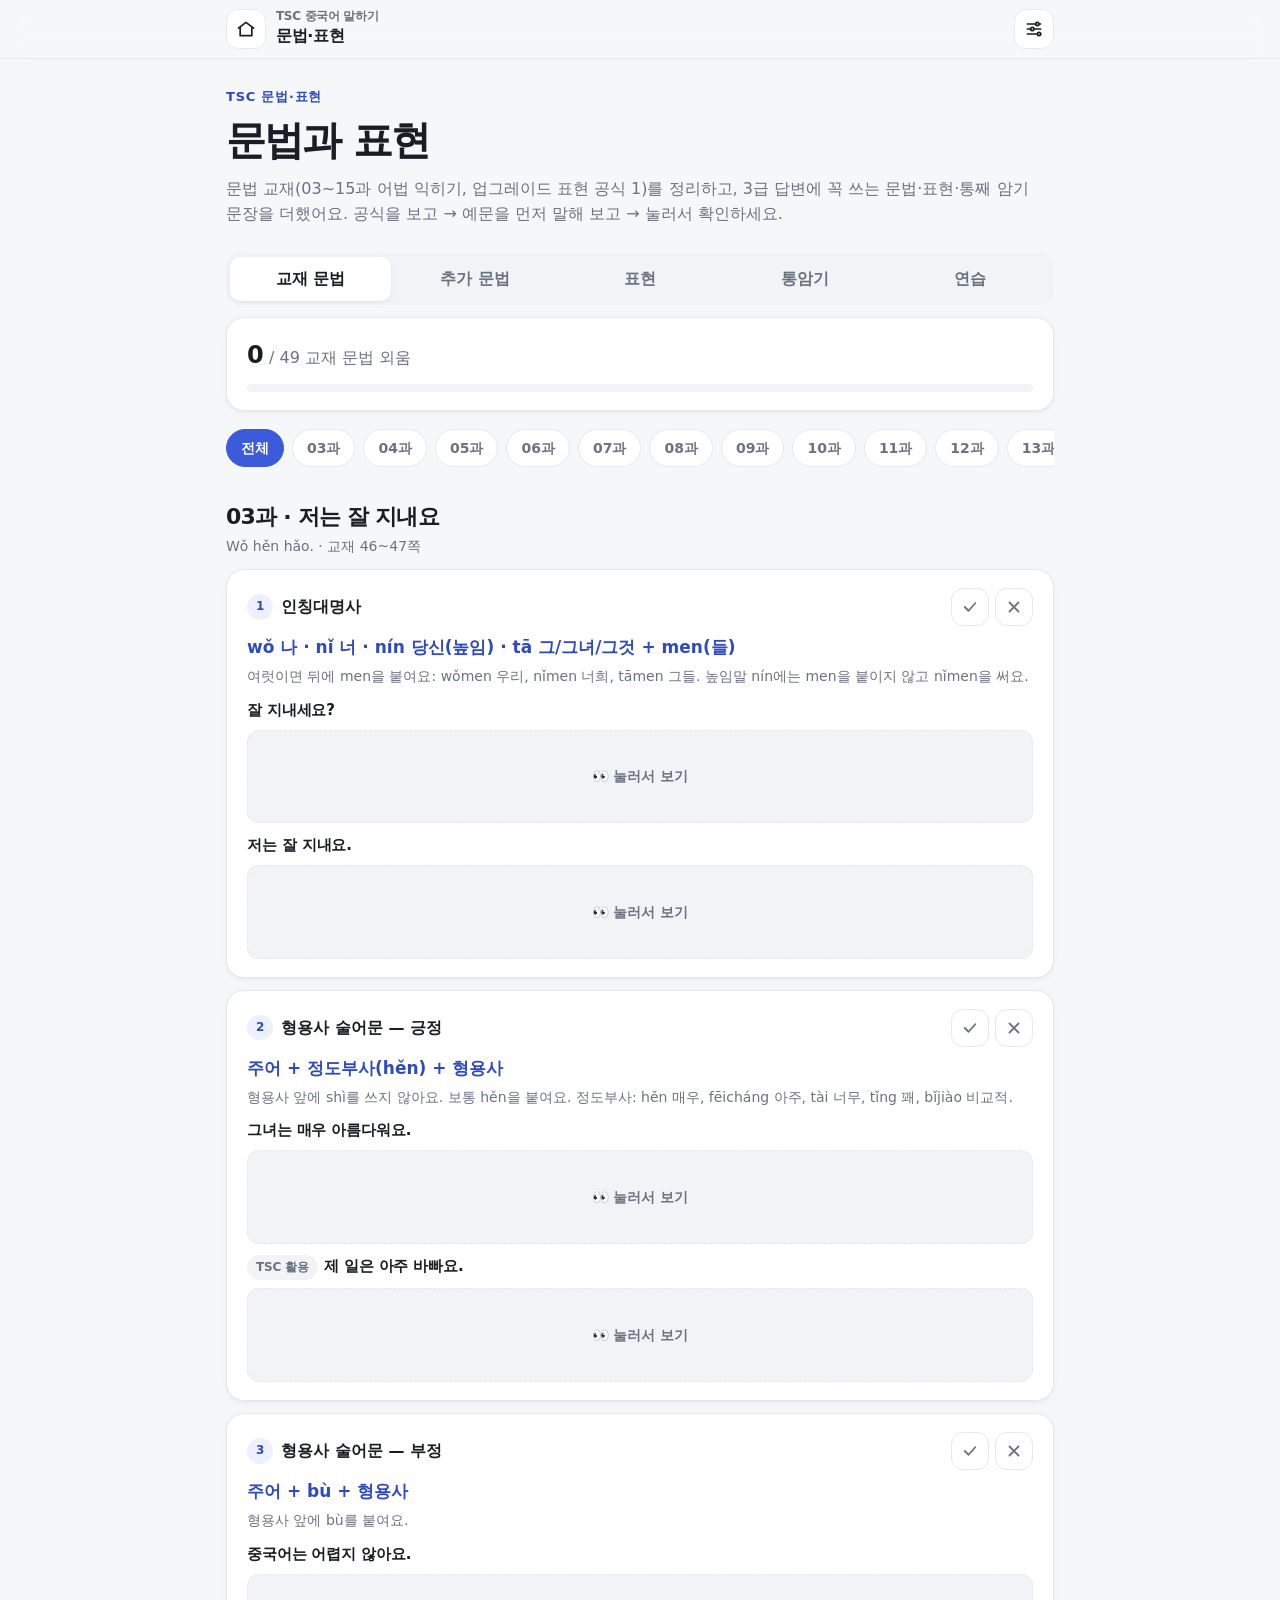
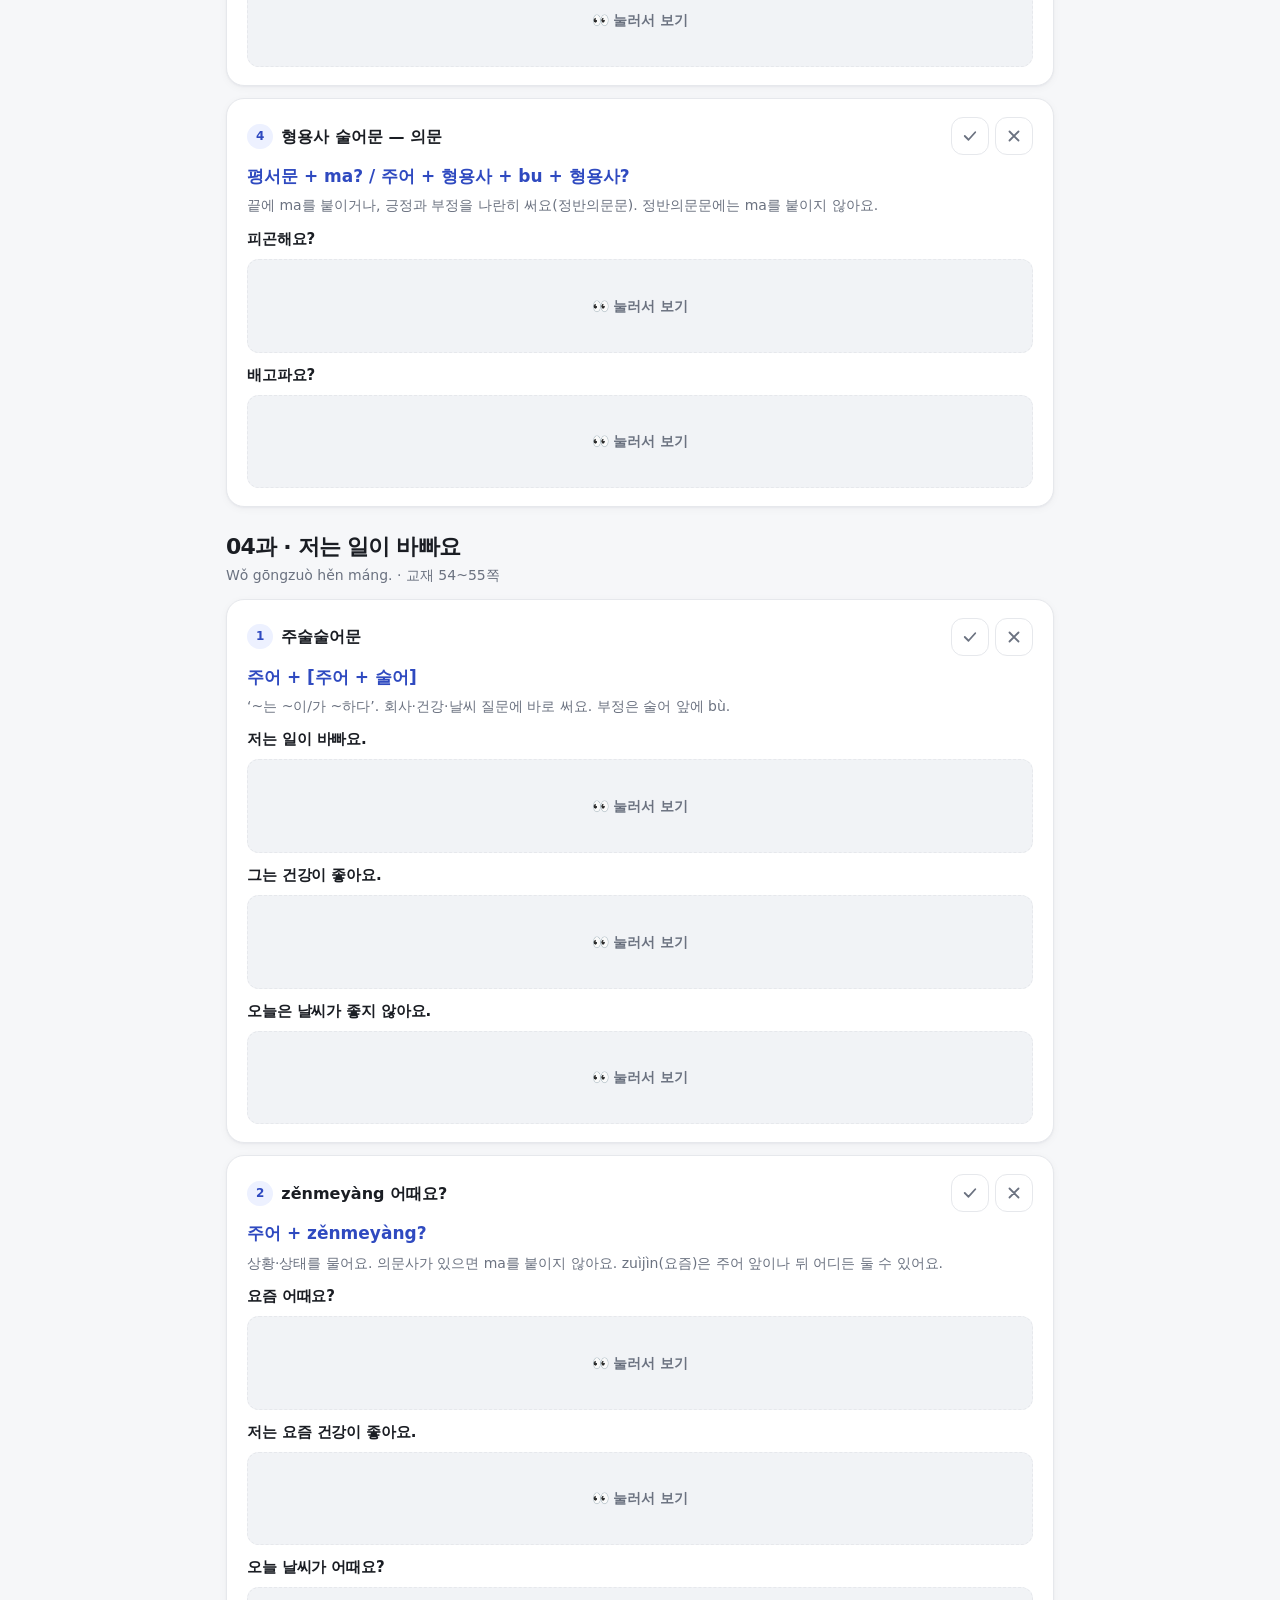
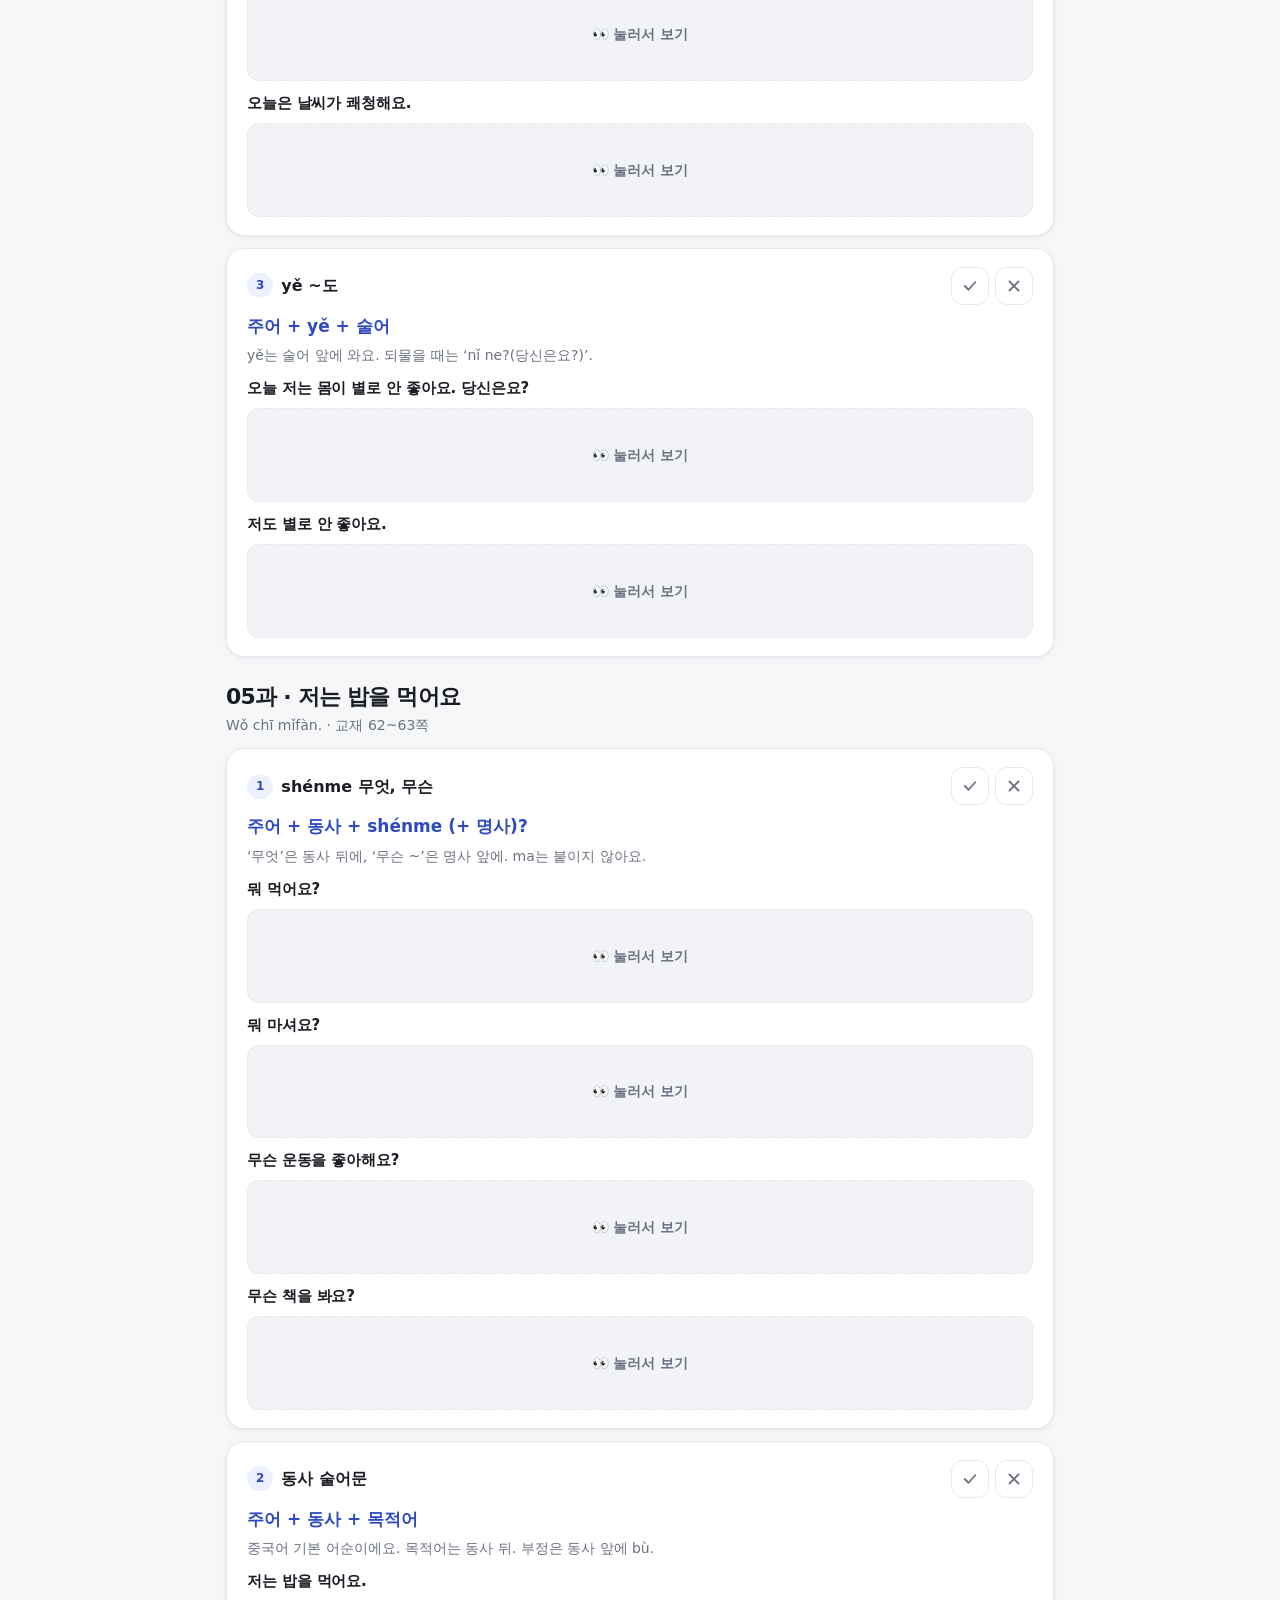
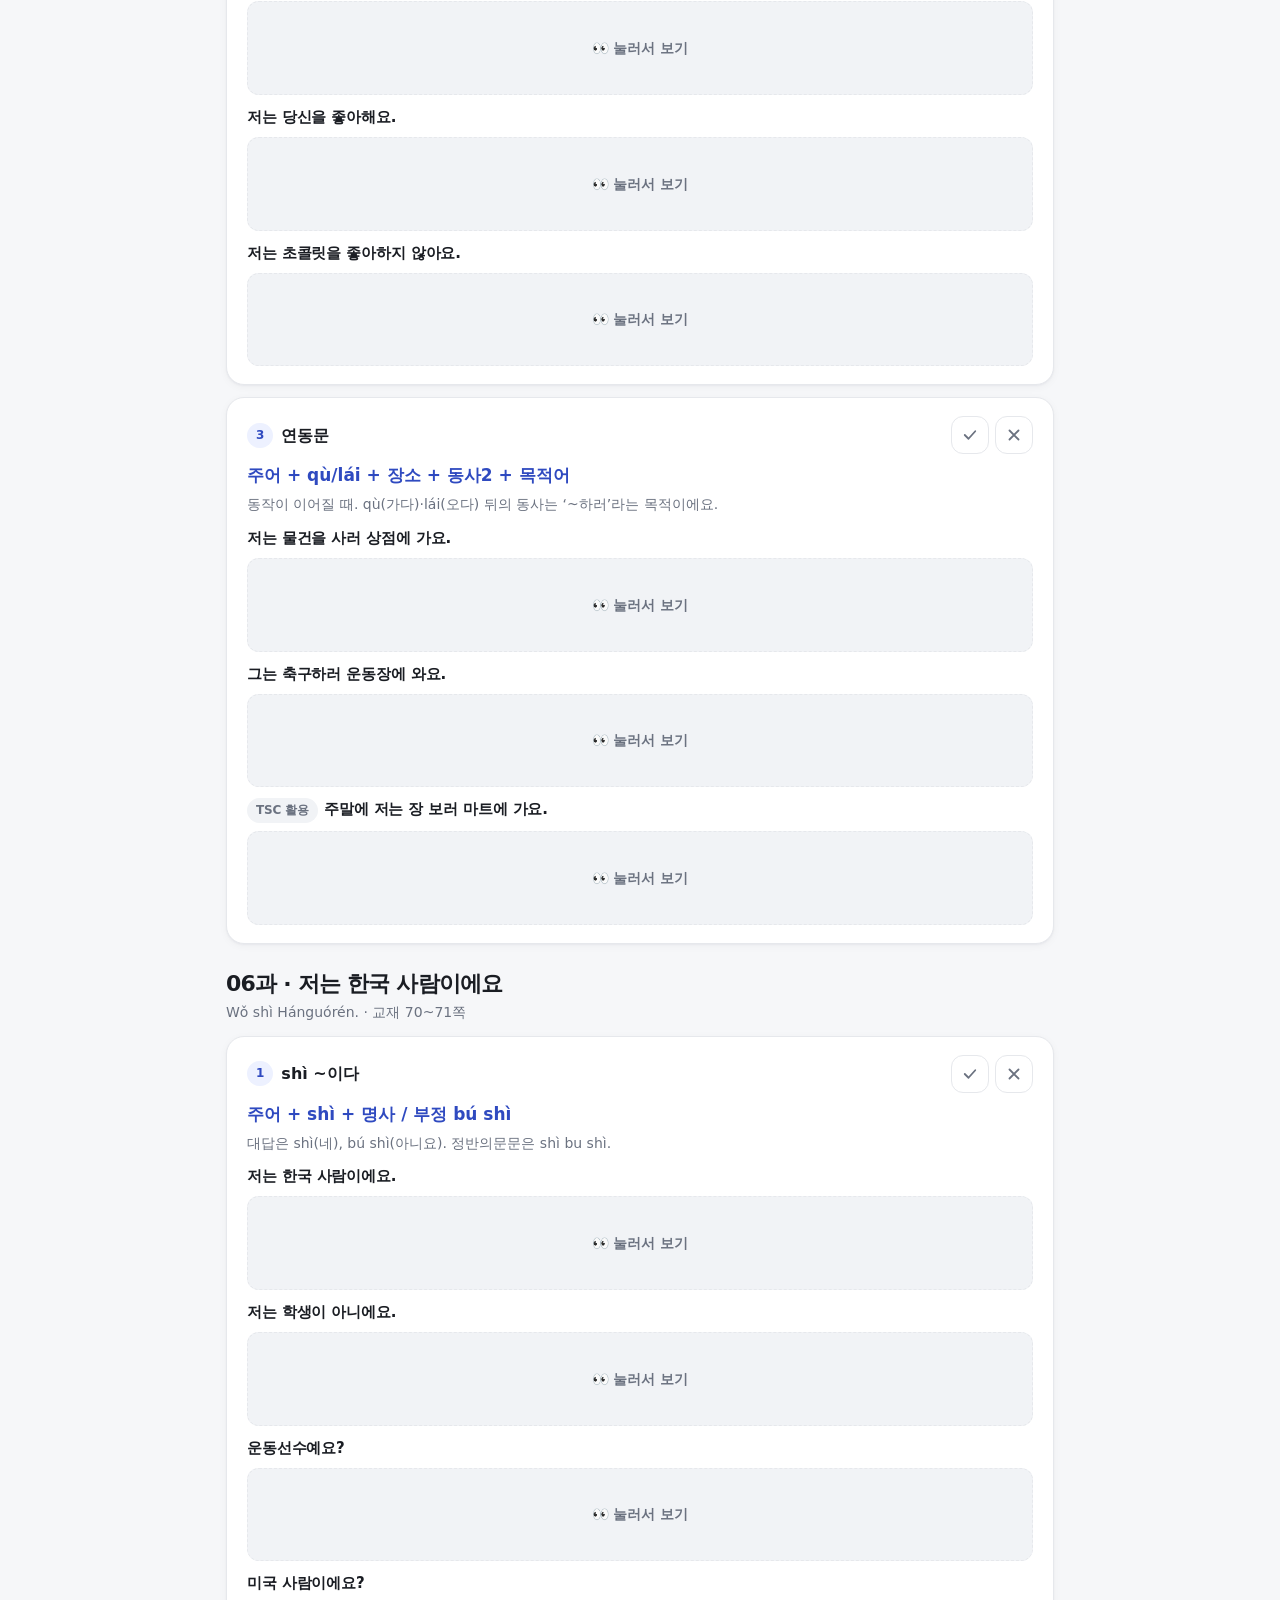
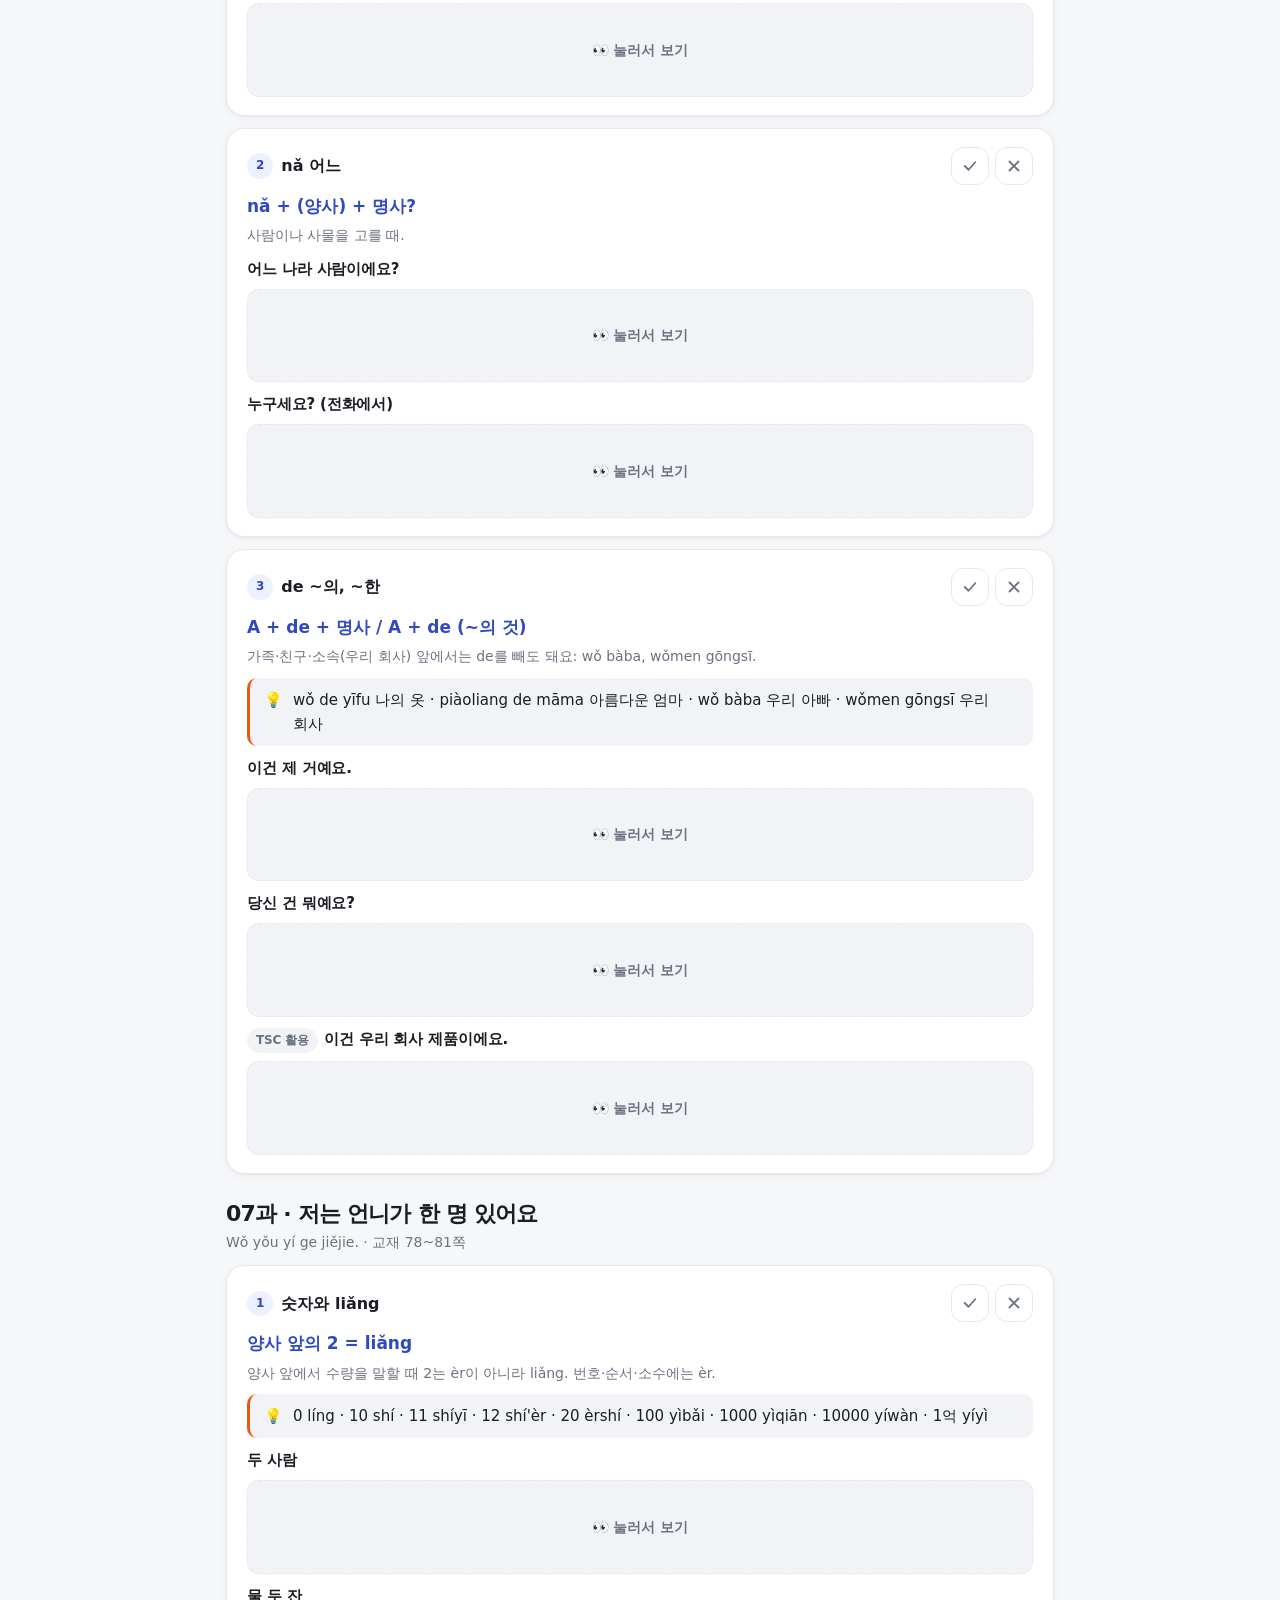
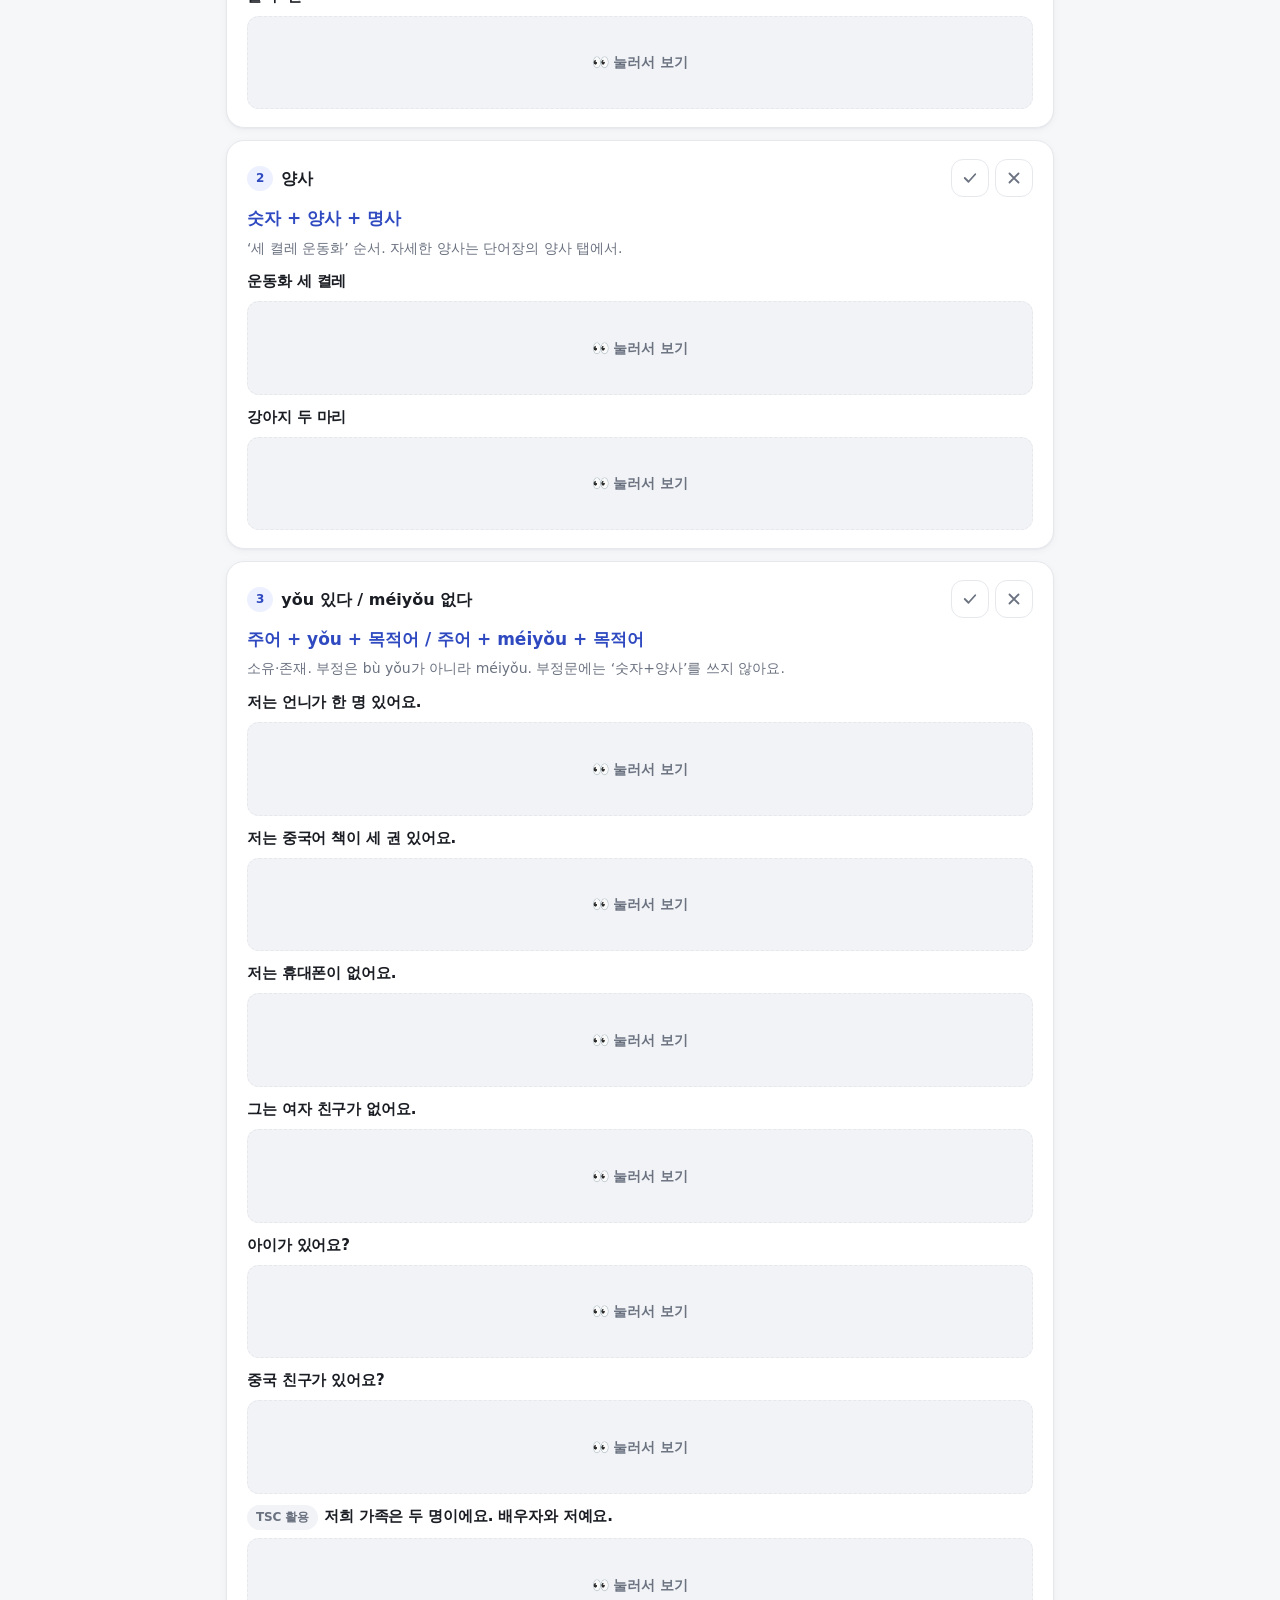
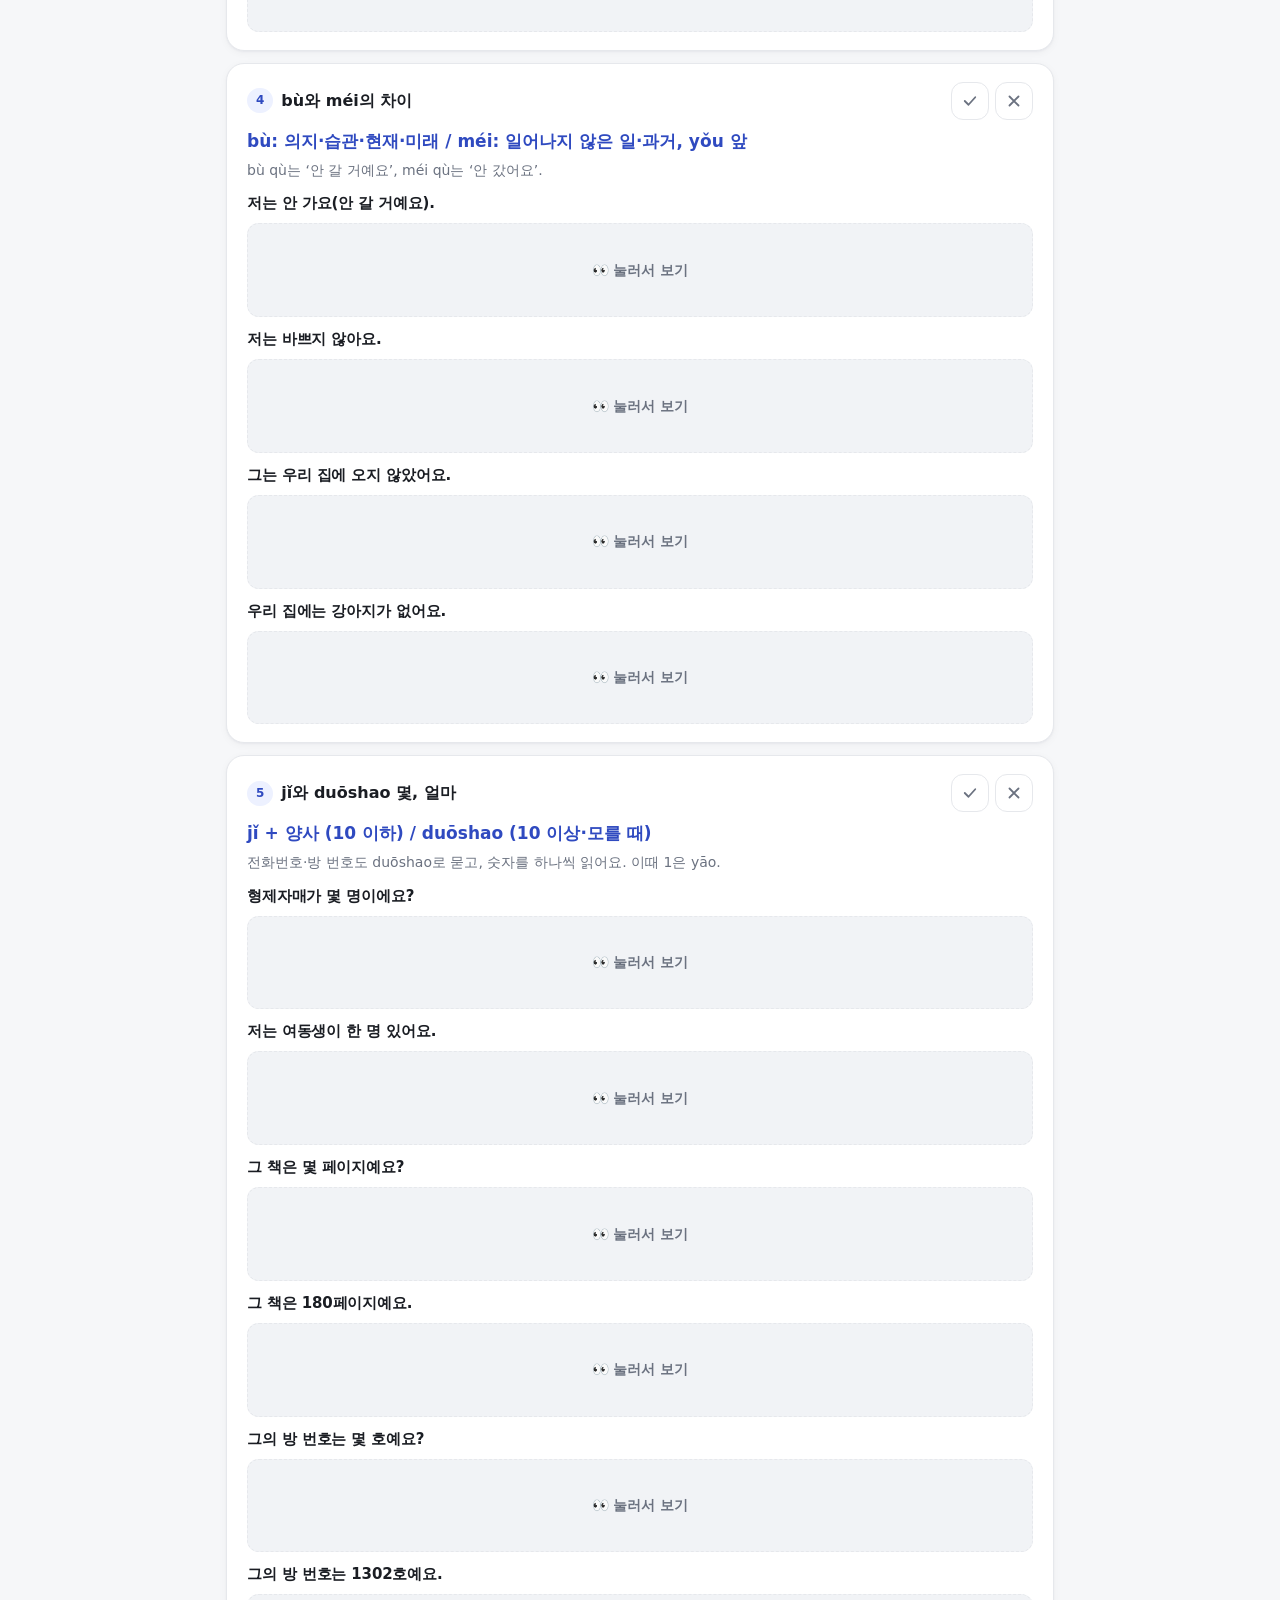
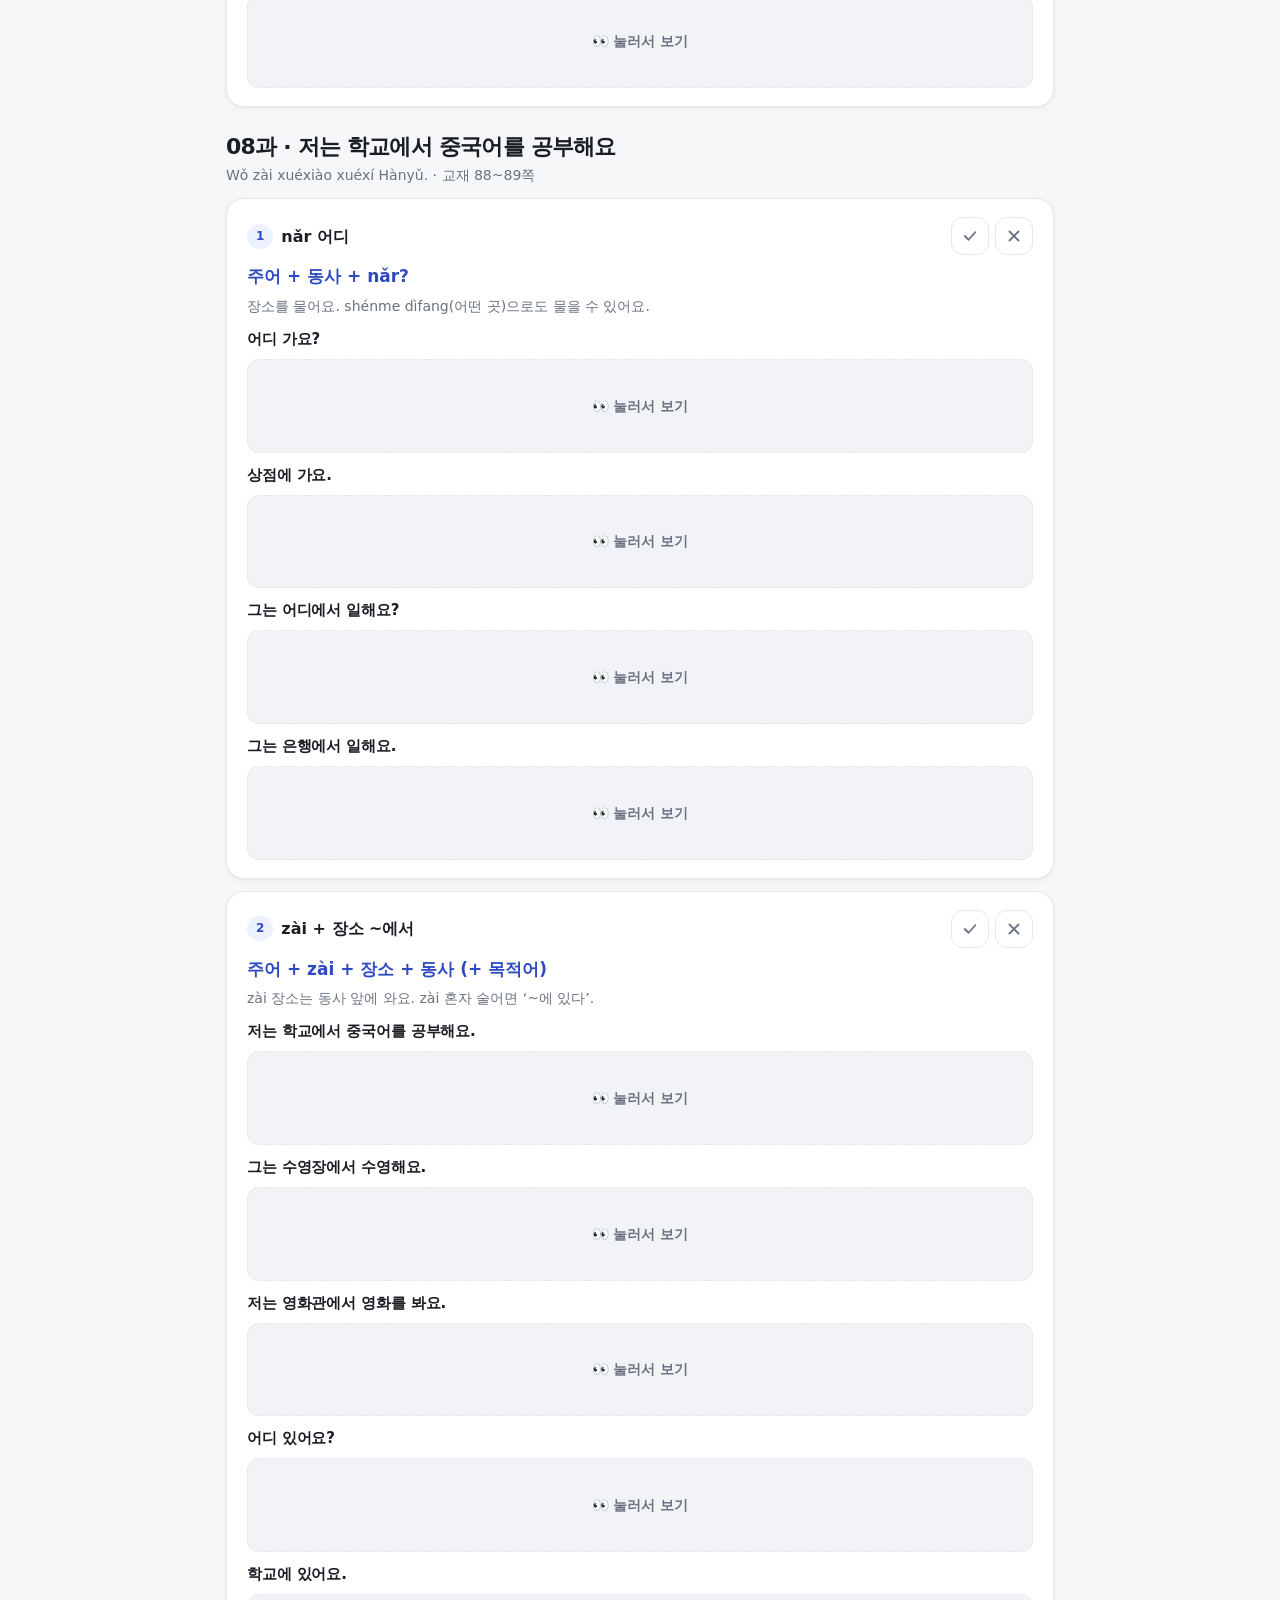
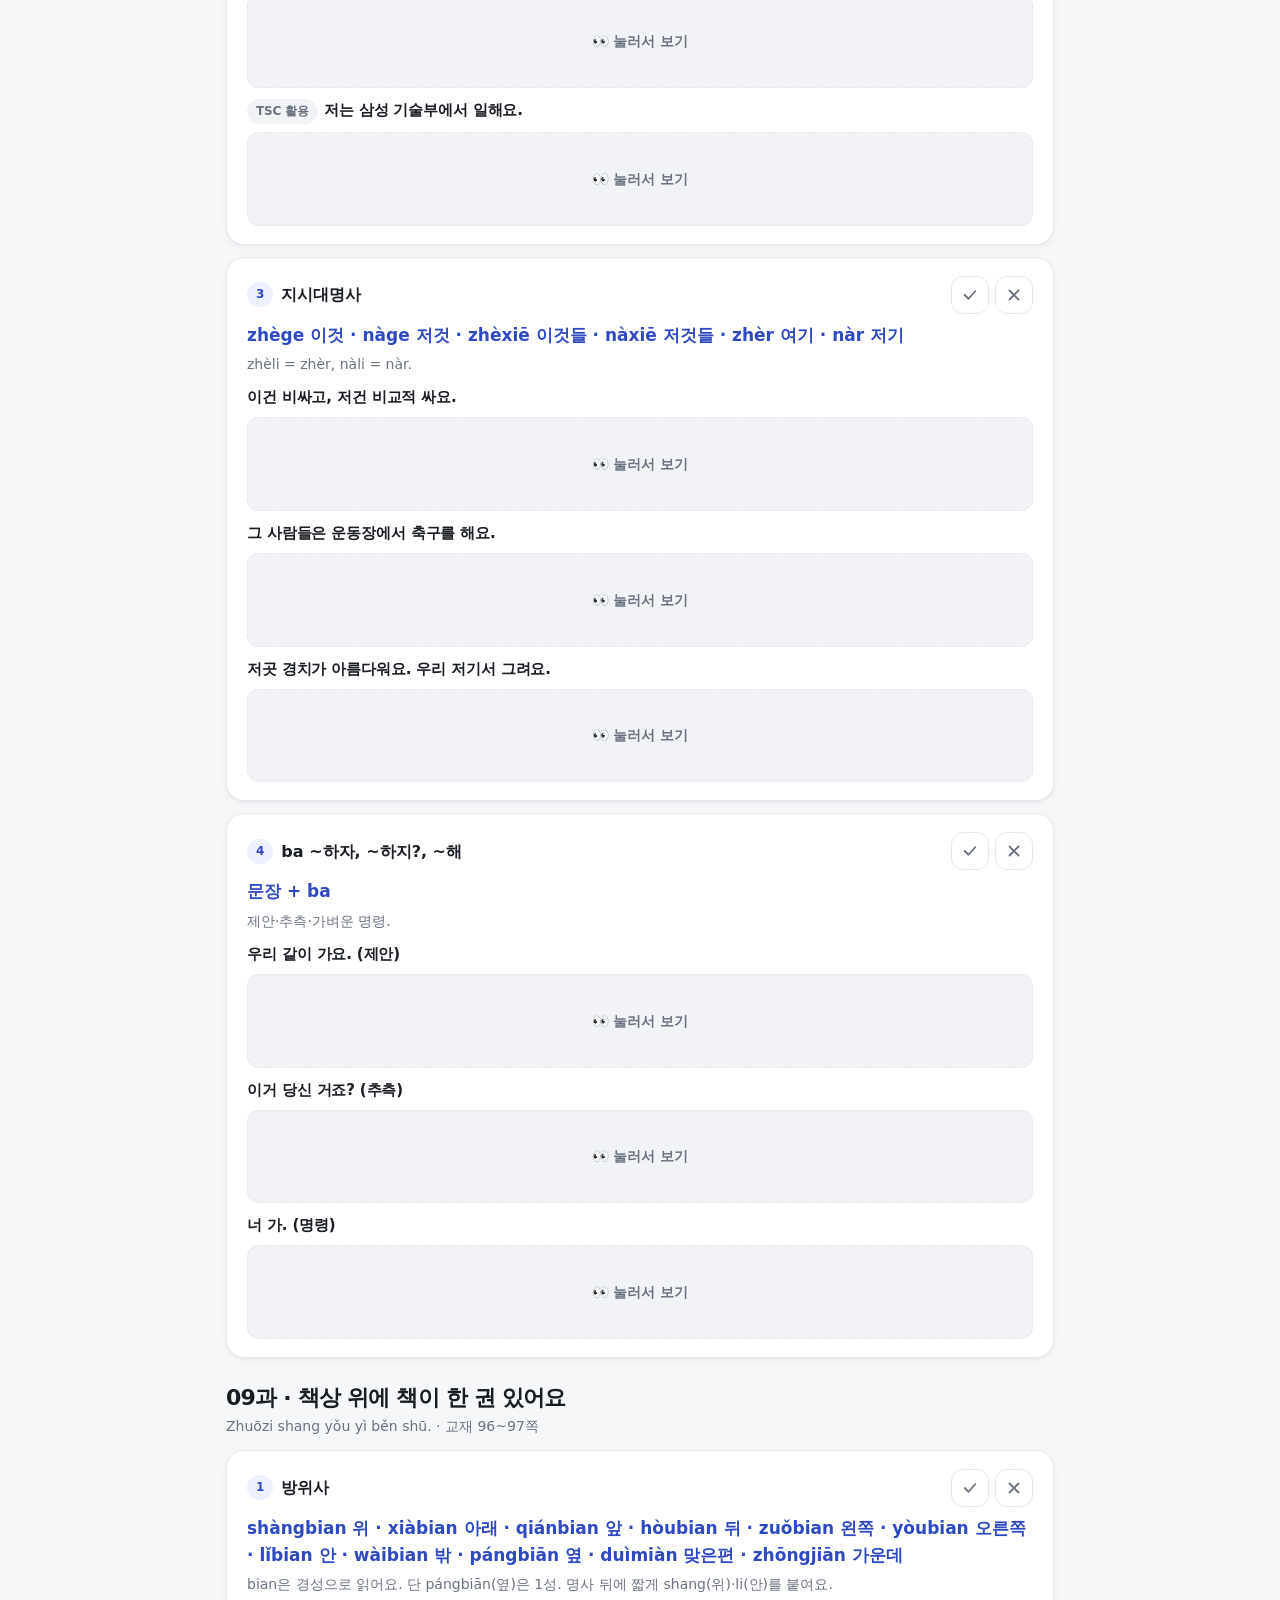
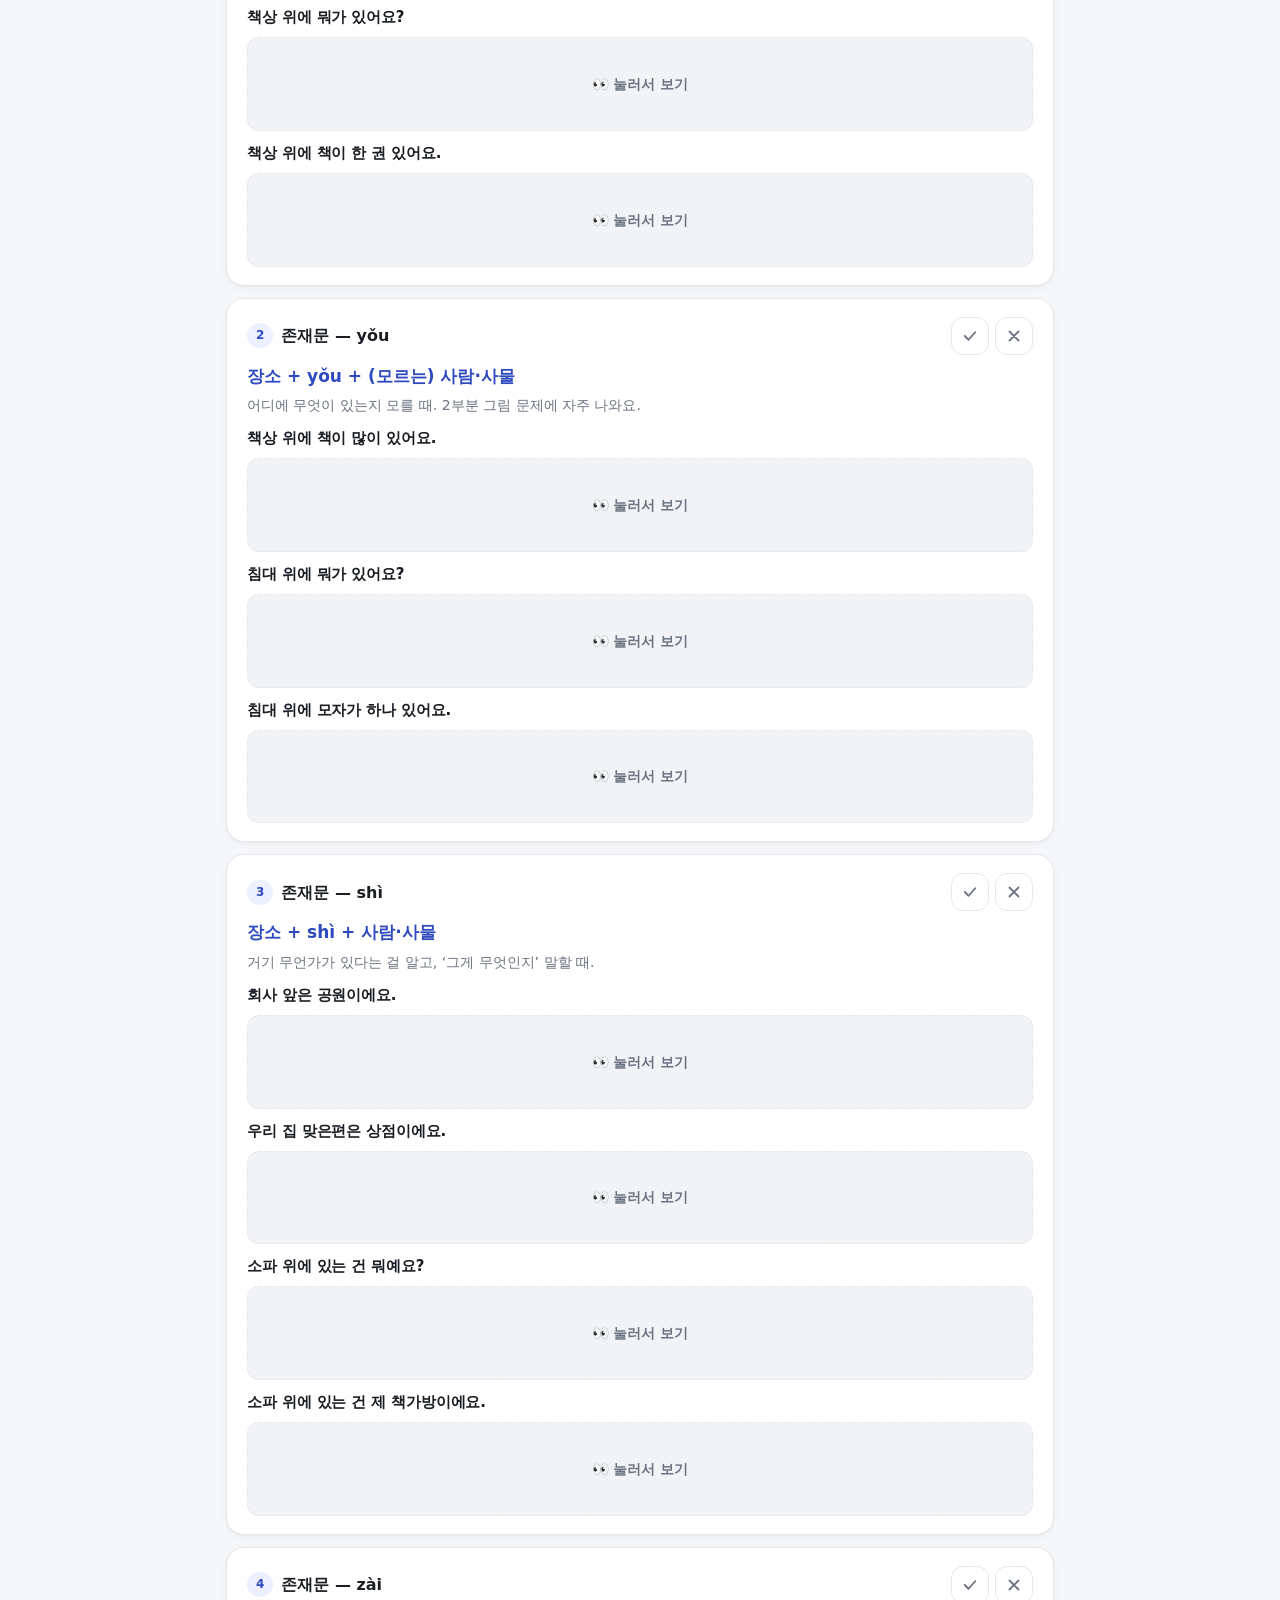
==== grammar/index.html @ ee038d02 "문법·표현 페이지 추가(문법 교재 03~15과 어법 49항목·업그레이드 표현 12개 + 교재 밖 문법 12·표현 6·통째 암기 문장 31, 연습 카드) Co-Authored-By:" ====
<!doctype html>
<html lang="ko">
<head>
<meta charset="utf-8">
<meta name="viewport" content="width=device-width, initial-scale=1, viewport-fit=cover">
<title>TSC 문법·표현</title>
<meta name="description" content="TSC 문법 교재 정리 — 교재 어법, 추가 문법, 업그레이드 표현, 통째 암기 문장, 연습 카드">
<link rel="stylesheet" href="../assets/app.css">
<script src="../assets/app.js"></script>
<script src="../assets/words.js"></script>
<script src="../vocab/data.js"></script>
<script src="../vocab/measure.js"></script>
<script src="../vocab/lexpick.js"></script>
<script src="data.js"></script>
</head>
<body class="has-bottom">
<main class="wrap">
  <section class="hero">
    <div class="eyebrow">TSC 문법·표현</div>
    <h1>문법과 표현</h1>
    <p>문법 교재(03~15과 어법 익히기, 업그레이드 표현 공식 1)를 정리하고, 3급 답변에 꼭 쓰는 문법·표현·통째 암기 문장을 더했어요. 공식을 보고 → 예문을 먼저 말해 보고 → 눌러서 확인하세요.</p>
  </section>
  <nav class="tabs bottom" id="tabs" aria-label="문법 메뉴"></nav>
  <section id="view" aria-live="polite"></section>
  <p class="foot">외운 표시는 이 기기 브라우저에만 저장돼요.</p>
</main>
<script>
const T = TSC, {esc, $} = T, G = window.GR;
T.topbar({title: '문법·표현', sub: 'TSC 중국어 말하기'});
T.save('tsc-last', {href: 'grammar/', name: '문법·표현'});

/* 예문 속 단어 뜻: 단어장 단어 + 기본 단어 + 양사 + 문법 페이지 단어 */
window.VOC.forEach(c => c.words.forEach(w => T.addLex({py: w.py.replace(/\s*…\s*/g, ' ').replace(/\s+/g, ' ').trim(), hg: w.hg, parts: w.parts, ko: w.ko})));
T.addLexList(window.VOC_FUNC);
T.addLexList(window.MW.lex);
T.addLexList(G.lex);
const NUM = /^(yī|yí|yì|liǎng|èr|sān|sì|wǔ|liù|qī|bā|jiǔ|shí|líng|jǐ|[a-zāáǎàēéěèīíǐìōóǒòūúǔù]*(shí|bǎi|qiān)[a-zāáǎàēéěèīíǐìōóǒòūúǔù]*)$/;
T.lexPick = (key, list, c) => {
  const by = s => list.find(x => x.ko.includes(s));
  const after = c.keys.slice(c.i + 1);
  switch (key) {
    case 'jiàn': if (['lǐwù', 'yīfu', 'máoyī'].includes(c.next)) return list.find(x => x.ko.startsWith('양사')); break;
    case 'dài': if (c.next === 'yǔsǎn') return by('챙기'); break;
    case 'qián': if (c.prev === 'kuài') return by('돈'); break;
    case 'de': if (!c.next || ['ba', 'ma', 'shì'].includes(c.next)) {
        if (/^(wǒ|nǐ|tā|wǒmen|nǐmen|tāmen)$/.test(c.prev || '')) return by('의 것');
        const si = c.keys.indexOf('shì'); if (si > -1 && si < c.i) return by('강조');
        return by('한 것'); }
      if (['hěn', 'bù', 'fēicháng', 'tài', 'tǐng'].includes(c.next) && !/^(wǒ|nǐ|tā|wǒmen|nǐmen|tāmen)$/.test(c.prev || '')) return by('정도');
      if (['shuō', 'wèn', 'xiě', 'zǒu', 'kàn'].includes(c.next)) return by('하게'); return by('~의');
    case 'kuài': if (after.includes('le') && !NUM.test(c.prev || '')) return by('곧'); break;
    case 'jiào': if (c.prev === 'zài') return by('짖다'); break;
    case 'shí': if (/^(wǒ|nǐ|tā|wǒmen|tāmen)$/.test(c.next || '')) return by('때'); return by('10');
    case 'hào': if (c.keys.includes('fángjiān')) return by('호') || by('번호'); break;
    case 'le': if (c.i === c.keys.length - 1 && (c.keys.includes('kuài') || ['lěng', 'rè', 'kāichē', 'qù', 'xiàbān'].includes(c.prev))) return by('변화'); return by('완료');
  }
  return window.VOC_LEXPICK(key, list, c);
};
T.exampleSource = () => [...G.book.flatMap(u => u.points.flatMap(p => p.ex)), ...G.extra.flatMap(p => p.ex), ...G.up.flatMap(p => p.ex), ...G.memo.flatMap(m => m.rows)];

const view = $('#view');
const ALLP = [...G.book.flatMap(u => u.points.map(p => Object.assign(p, {unit: u}))), ...G.extra, ...G.up];
const prog = T.progress('gr');
const st = Object.assign({tab: 'book', unit: 'all', memo: 'all', src: 'book'}, T.load('tsc-gr-view', {}));
let onlyWrong = false;
const saveSt = () => T.save('tsc-gr-view', st);
function summary(){ const s = T.load('tsc-summary', {}); s.gr = {done: prog.count(ALLP.map(p => p.id)), total: ALLP.length}; T.save('tsc-summary', s); }

/* ===== 문법 카드 ===== */
const exRow = e => '<div style="margin-top:10px"><p class="ko" style="margin:0;font-size:15px">' + (e.tsc ? '<span class="badge accent" style="margin-right:6px">TSC 활용</span>' : '') + esc(e.ko) + '</p>' + T.revealHTML(T.sayHTML(e)) + '</div>';
function pcard(p, n){
  const s = T.markState('gr', p.id);
  return '<article class="card' + (s ? ' ' + s : '') + '" data-id="' + p.id + '"><div class="card-head"><span class="badge">' + n + '</span><span class="label" style="color:var(--ink);font-size:16px;flex:1">' + esc(p.t) + '</span>' + T.markBtns('gr', p.id) + '</div>' +
    '<p style="font-size:17px;font-weight:650;margin:0 0 4px;color:var(--brand-text)">' + esc(p.f) + '</p><p class="small muted" style="margin:0">' + esc(p.d) + '</p>' +
    (p.tip ? '<div class="tip small"><span>💡</span><span>' + esc(p.tip) + '</span></div>' : '') +
    p.ex.map(exRow).join('') +
    (p.fix ? '<p class="small muted" style="margin:10px 0 0">✏️ 사전 표기로 고침 — ' + esc(p.fix) + '</p>' : '') + '</article>';
}
const wrongN = list => list.filter(p => T.markState('gr', p.id) === 'wrong').length;
const filt = list => onlyWrong ? list.filter(p => T.markState('gr', p.id) === 'wrong') : list;
function statCard(list, label){
  const d = prog.count(list.map(p => p.id));
  return '<div class="card" id="statcard"><div class="stat"><b>' + d + '</b><span class="muted">/ ' + list.length + ' ' + label + '</span></div><div class="progress" style="margin-top:10px"><i style="width:' + (d / list.length * 100) + '%"></i></div></div>';
}

function viewBook(){
  const all = G.book.flatMap(u => u.points);
  let h = statCard(all, '교재 문법 외움') +
    '<div class="chips">' + [['all', '전체'], ...G.book.map(u => [u.id, u.lesson])].map(([id, n]) => '<button class="chip" type="button" data-unit="' + id + '" aria-pressed="' + (st.unit === id) + '">' + esc(n) + '</button>').join('') + T.wrongToggle(onlyWrong, wrongN(all)) + '</div>';
  const units = G.book.filter(u => st.unit === 'all' || u.id === st.unit);
  let any = false;
  units.forEach(u => {
    const ps = filt(u.points); if (!ps.length) return; any = true;
    h += '<h2 style="margin-top:22px">' + esc(u.lesson) + ' · ' + esc(u.ko) + '</h2><p class="small muted" style="margin:-4px 0 6px">' + esc(u.py) + ' · 교재 ' + esc(u.pages) + '</p>' + ps.map(p => pcard(p, u.points.indexOf(p) + 1)).join('');
  });
  if (!any) h += onlyWrong ? T.emptyWrong : '';
  view.innerHTML = h;
}
function viewExtra(){
  const ps = filt(G.extra);
  view.innerHTML = statCard(G.extra, '추가 문법 외움') +
    '<h2 style="margin-top:18px">추가 문법 <span class="badge accent" style="vertical-align:3px">교재 밖</span></h2><p class="small muted">교재에는 없지만 3급 답변에 꼭 쓰는 HSK 2~3급 기본 문법이에요. 예문은 새로 만든 문장이에요. 3부분 패턴 탭의 추가 패턴(guo, rúguǒ … jiù, xiān … ránhòu, yǐjīng … le)도 함께 보세요.</p>' +
    '<div class="chips">' + T.wrongToggle(onlyWrong, wrongN(G.extra)) + '</div>' +
    (ps.length ? ps.map(p => pcard(p, G.extra.indexOf(p) + 1)).join('') : T.emptyWrong);
}
function viewUp(){
  const book = filt(G.up.filter(p => !p.add)), add = filt(G.up.filter(p => p.add));
  view.innerHTML = statCard(G.up, '표현 외움') + '<div class="chips">' + T.wrongToggle(onlyWrong, wrongN(G.up)) + '</div>' +
    (book.length ? '<h2 style="margin-top:18px">업그레이드 표현 공식</h2><p class="small muted">교재 156~159쪽. 이런 표현을 하나씩 섞으면 답변이 길고 자연스러워져요.</p>' + book.map((p, i) => pcard(p, G.up.indexOf(p) + 1)).join('') : '') +
    (add.length ? '<h2 style="margin-top:28px">추가 표현 <span class="badge accent" style="vertical-align:3px">교재 밖</span></h2><p class="small muted">4~5부분에서 점수를 올리는 연결 표현이에요(HSK 3~4급). 예문은 새로 만든 문장이에요.</p>' + add.map(p => pcard(p, G.up.indexOf(p) + 1)).join('') : '') +
    (!book.length && !add.length ? T.emptyWrong : '');
}
function viewMemo(){
  const rows = G.memo.flatMap(m => m.rows);
  const d = T.progress('grm').count(rows.map(r => r.id));
  let h = '<div class="card"><div class="stat"><b>' + d + '</b><span class="muted">/ ' + rows.length + ' 문장 외움</span></div><p class="small muted" style="margin:8px 0 0">시험에서 바로 꺼내 쓰는 문장이에요. 통째로 외워 두면 답변 시작과 마무리가 편해져요. 교재 밖에서 새로 만든 문장이에요.</p></div>' +
    '<div class="chips">' + [['all', '전체'], ...G.memo.map(m => [m.id, m.part])].map(([id, n]) => '<button class="chip" type="button" data-memo="' + id + '" aria-pressed="' + (st.memo === id) + '">' + esc(n) + '</button>').join('') + '</div>';
  G.memo.filter(m => st.memo === 'all' || m.id === st.memo).forEach(m => {
    h += '<h2 style="margin-top:20px">' + esc(m.part) + ' <span class="small muted" style="font-weight:500">' + esc(m.desc) + '</span></h2>' +
      m.rows.map(r => { const s = T.markState('grm', r.id); return '<div class="card' + (s ? ' ' + s : '') + '" data-id="' + r.id + '" style="padding:12px 14px;margin:8px 0"><div class="row" style="align-items:flex-start"><p class="ko" style="margin:0;flex:1">' + esc(r.ko) + '</p>' + T.markBtns('grm', r.id) + '</div>' + T.revealHTML(T.sayHTML(r)) + '</div>'; }).join('');
  });
  view.innerHTML = h;
}

/* ===== 연습 카드: 한국어 → 중국어로 말하기 ===== */
const SRC = [['book', '교재 문법'], ['extra', '추가 문법'], ['up', '표현'], ['memo', '통암기'], ['wrong', '✗ 틀린 것']];
function cards(){
  const fromP = (ps, tag) => ps.flatMap(p => p.ex.filter(e => /[.?!]$/.test(e.py)).map((e, j) => ({id: p.id + ':' + p.ex.indexOf(e), e, hint: p.t, tag})));
  const all = [...fromP(G.book.flatMap(u => u.points), 'book'), ...fromP(G.extra, 'extra'), ...fromP(G.up, 'up'), ...G.memo.flatMap(m => m.rows.map(r => ({id: r.id, e: r, hint: m.part, tag: 'memo'})))];
  return st.src === 'wrong' ? all.filter(c => T.markState('grp', c.id) === 'wrong') : all.filter(c => c.tag === st.src);
}
let deck = [], dpos = 0;
function viewPractice(){
  const list = cards(), ids = list.map(c => c.id);
  let h = '<div class="chips" style="margin-top:14px">' + SRC.map(([k, n]) => '<button class="chip" type="button" data-src="' + k + '" aria-pressed="' + (st.src === k) + '">' + n + '</button>').join('') + '</div>';
  if (!list.length) h += T.emptyWrong;
  else {
    if (!deck.length || !deck.every(id => ids.includes(id))) { deck = ids.slice().sort(() => Math.random() - .5); dpos = 0; }
    if (dpos >= deck.length) h += '<div class="card center"><h3>한 바퀴 끝! 👏</h3><p class="muted">맞힌 카드 ' + T.progress('grp').count(deck) + ' / ' + deck.length + '</p><button class="btn primary" type="button" id="again">다시 섞어서 시작</button></div>';
    else {
      const c = list.find(x => x.id === deck[dpos]);
      h += '<div class="small muted">' + (dpos + 1) + ' / ' + deck.length + ' · ' + esc(c.hint) + '</div><div class="progress" style="margin:6px 0"><i style="width:' + (dpos / deck.length * 100) + '%"></i></div>' +
        '<div class="flash" id="flash"><button class="inner" type="button" aria-label="카드 뒤집기"><div class="face"><div class="small muted">중국어로 말해 보세요</div><div class="big-ko" style="font-size:22px">' + esc(c.e.ko) + '</div><div class="small muted">눌러서 뒤집기</div></div>' +
        '<div class="face back">' + T.sayHTML(c.e) + '<div class="small muted" style="margin-top:6px">' + esc(c.e.ko) + '</div></div></button></div>' + T.judgeBtns();
    }
  }
  view.innerHTML = h;
  const fl = $('#flash'); if (fl) fl.querySelector('.inner').onclick = e => { if (e.target.closest('.tw')) return; fl.classList.toggle('flipped'); };
  const next = ok => { const id = deck[dpos]; T.setMark('grp', id, ok ? 'done' : 'wrong'); if (!ok && st.src !== 'wrong') deck.push(id); dpos++; viewPractice(); };
  $('#yes') && ($('#yes').onclick = () => next(true));
  $('#no') && ($('#no').onclick = () => next(false));
  $('#again') && ($('#again').onclick = () => { deck = []; viewPractice(); });
}

const VIEWS = {book: viewBook, extra: viewExtra, up: viewUp, memo: viewMemo, practice: viewPractice};
const render = () => VIEWS[st.tab]();
view.addEventListener('click', e => {
  const u = e.target.closest('[data-unit]'); if (u) { st.unit = u.dataset.unit; saveSt(); render(); return; }
  const m = e.target.closest('[data-memo]'); if (m) { st.memo = m.dataset.memo; saveSt(); render(); return; }
  const s = e.target.closest('[data-src]'); if (s) { st.src = s.dataset.src; deck = []; saveSt(); render(); return; }
  if (e.target.closest('[data-wrongonly]')) { onlyWrong = !onlyWrong; render(); }
});
T.onMark = () => { summary(); const el = $('#statcard'); if (el && st.tab !== 'memo') { const list = st.tab === 'book' ? G.book.flatMap(u => u.points) : st.tab === 'extra' ? G.extra : G.up; const d = prog.count(list.map(p => p.id)); el.querySelector('.stat b').textContent = d; el.querySelector('.progress i').style.width = (d / list.length * 100) + '%'; } };

const TABS = [['book', '교재 문법', '📘'], ['extra', '추가 문법', '➕'], ['up', '표현', '⬆️'], ['memo', '통암기', '💬'], ['practice', '연습', '🃏']];
function go(t){ st.tab = t; onlyWrong = false; deck = []; saveSt(); T.tabs($('#tabs'), TABS, t, go); render(); scrollTo({top: 0}); }
T.tabs($('#tabs'), TABS, st.tab, go);
summary();
render();
</script>
</body>
</html>
---- assets/app.css ----
/* TSC 학습 페이지 — 공통 디자인 */
:root{
  --bg:#f6f7f9;--surface:#ffffff;--surface-2:#f1f3f6;--ink:#1a1d23;--muted:#6b7280;--line:#e6e8ec;
  --brand:#3b5bdb;--brand-ink:#ffffff;--brand-soft:#edf1ff;--brand-text:#2f4ac0;
  --accent:#e8590c;--accent-soft:#fff4ec;--good:#2b8a3e;--good-soft:#ebf8ee;--warn:#c2410c;
  --tone:#e8590c;--shadow:0 1px 2px rgba(16,24,40,.04),0 2px 8px rgba(16,24,40,.04);
  --radius:18px;--zh:"PingFang SC","Hiragino Sans GB","Noto Sans SC","Microsoft YaHei",sans-serif;
  color-scheme:light;
}
@media (prefers-color-scheme:dark){:root:not([data-theme="light"]){
  --bg:#0f1115;--surface:#171a20;--surface-2:#1f232b;--ink:#e7e9ee;--muted:#9aa1ad;--line:#2a2f38;
  --brand:#8ea2ff;--brand-ink:#0f1430;--brand-soft:#222a45;--brand-text:#a9b8ff;
  --accent:#ff9f5a;--accent-soft:#33241a;--good:#69db7c;--good-soft:#1c3324;--warn:#ffb27c;
  --tone:#ff9f5a;--shadow:none;color-scheme:dark}}
:root[data-theme="dark"]{
  --bg:#0f1115;--surface:#171a20;--surface-2:#1f232b;--ink:#e7e9ee;--muted:#9aa1ad;--line:#2a2f38;
  --brand:#8ea2ff;--brand-ink:#0f1430;--brand-soft:#222a45;--brand-text:#a9b8ff;
  --accent:#ff9f5a;--accent-soft:#33241a;--good:#69db7c;--good-soft:#1c3324;--warn:#ffb27c;
  --tone:#ff9f5a;--shadow:none;color-scheme:dark}

*{box-sizing:border-box}
html{-webkit-text-size-adjust:100%}
body{margin:0;background:var(--bg);color:var(--ink);font:16px/1.6 system-ui,-apple-system,"Apple SD Gothic Neo","Malgun Gothic",sans-serif;word-break:keep-all;overflow-wrap:anywhere}
a{color:var(--brand-text)}
button,select,input{font:inherit;color:inherit}
button{cursor:pointer}
:focus-visible{outline:3px solid var(--accent);outline-offset:2px}
.zh{font-family:var(--zh)}
.wrap{max-width:860px;margin:0 auto;padding:0 16px}

/* 상단 바 */
.topbar{position:sticky;top:0;z-index:20;background:color-mix(in srgb,var(--bg) 88%,transparent);backdrop-filter:blur(12px);-webkit-backdrop-filter:blur(12px);border-bottom:1px solid var(--line)}
.topbar .wrap{display:flex;align-items:center;gap:10px;height:58px}
.topbar .title{flex:1;min-width:0;font-weight:750;letter-spacing:-.02em;white-space:nowrap;overflow:hidden;text-overflow:ellipsis}
.topbar .title small{display:block;font-size:12px;font-weight:600;color:var(--muted);line-height:1.2}
.icon-btn{display:inline-grid;place-items:center;width:40px;height:40px;border-radius:12px;border:1px solid var(--line);background:var(--surface);text-decoration:none;color:var(--ink);flex:none}
.icon-btn svg{width:20px;height:20px}

/* 히어로 */
.hero{padding:28px 0 8px}
.hero .eyebrow{font-size:13px;font-weight:700;color:var(--brand-text);letter-spacing:.06em}
.hero h1{font-size:clamp(28px,6vw,40px);letter-spacing:-.045em;line-height:1.2;margin:.2em 0 .3em}
.hero p{margin:0;color:var(--muted)}

/* 탭 */
.tabs{display:flex;gap:4px;padding:4px;background:var(--surface-2);border-radius:14px;margin:18px 0 6px;overflow-x:auto;scrollbar-width:none}
.tabs::-webkit-scrollbar{display:none}
.tabs button{flex:1;border:0;background:transparent;padding:9px 12px;border-radius:10px;font-weight:650;color:var(--muted);white-space:nowrap}
.tabs button[aria-selected="true"]{background:var(--surface);color:var(--ink);box-shadow:var(--shadow)}
@media (max-width:640px){
  .tabs.bottom{position:fixed;left:0;right:0;bottom:0;margin:0;border-radius:0;z-index:30;background:var(--surface);border-top:1px solid var(--line);padding:6px 6px calc(6px + env(safe-area-inset-bottom))}
  .tabs.bottom button{display:flex;flex-direction:column;align-items:center;gap:2px;font-size:12px;padding:6px 4px}
  .tabs.bottom button[aria-selected="true"]{box-shadow:none;background:var(--brand-soft);color:var(--brand-text)}
  body.has-bottom{padding-bottom:84px}
}
.tabs .ti{font-size:18px;line-height:1}
@media (min-width:641px){.tabs .ti{display:none}}

/* 칩 */
.chips{display:flex;gap:8px;overflow-x:auto;padding:6px 0 10px;scrollbar-width:none}
.chips::-webkit-scrollbar{display:none}
.chip{flex:none;border:1px solid var(--line);background:var(--surface);border-radius:999px;padding:7px 14px;font-weight:650;font-size:14px;color:var(--muted)}
.chip[aria-pressed="true"]{background:var(--brand);border-color:var(--brand);color:var(--brand-ink)}
.chip .n{opacity:.7;font-weight:600;margin-left:4px}

/* 카드 */
.card{background:var(--surface);border:1px solid var(--line);border-radius:var(--radius);padding:18px 20px;margin:12px 0;box-shadow:var(--shadow)}
.card.done{border-color:color-mix(in srgb,var(--good) 45%,var(--line))}
.card-head{display:flex;align-items:center;gap:8px;margin-bottom:8px}
.card-head .label{font-size:13px;font-weight:700;color:var(--muted);flex:1}
.badge{display:inline-flex;align-items:center;gap:4px;font-size:12px;font-weight:750;padding:3px 9px;border-radius:999px;background:var(--brand-soft);color:var(--brand-text)}
.badge.accent{background:var(--surface-2);color:var(--muted)}
.badge.good{background:var(--good-soft);color:var(--good)}
h2{font-size:22px;letter-spacing:-.035em;margin:22px 0 4px}
h3{font-size:17px;margin:18px 0 6px}
.muted{color:var(--muted)}
.small{font-size:14px}

/* 버튼 */
.btn{display:inline-flex;align-items:center;justify-content:center;gap:6px;border:1px solid var(--line);background:var(--surface);border-radius:12px;padding:9px 14px;font-weight:650;text-decoration:none;color:var(--ink)}
.btn.primary{background:var(--brand);border-color:var(--brand);color:var(--brand-ink)}
.btn.soft{background:var(--brand-soft);border-color:transparent;color:var(--brand-text)}
.btn.good{background:var(--good-soft);border-color:transparent;color:var(--good)}
.btn.ghost{background:transparent;border-color:transparent;color:var(--muted)}
.btn.big{padding:13px 20px;font-size:17px;border-radius:14px}
.btn:disabled{opacity:.45;cursor:default}
.btn svg{width:18px;height:18px}
.row{display:flex;gap:8px;flex-wrap:wrap;align-items:center}
.row.end{justify-content:flex-end}
.spacer{flex:1}

/* 문장 표시 */
.ko{font-size:17px;font-weight:650;letter-spacing:-.01em}
.say{margin-top:6px}
.say .hz{font-family:var(--zh);font-size:24px;line-height:1.5;letter-spacing:.02em}
.say .py{font-size:17px;color:var(--brand-text);font-weight:600}
.say .hg{font-size:16px;color:var(--ink)}
.say .line+.line{margin-top:4px}
.say .tag{display:inline-block;width:42px;font-size:11px;font-weight:700;color:var(--muted);vertical-align:2px}
body.hide-py .say .py,body.hide-hg .say .hg,body.hide-hz .say .hz{display:none}
/* 끊어 읽기 표시 */
.brk{color:var(--accent);font-weight:800;font-family:system-ui,sans-serif;font-size:.9em;margin:0 .1em;user-select:none}
.say .hz .brk{margin:0 .25em}
body.hide-brk .brk{display:none}
ruby{ruby-position:over}
rt{font-family:system-ui,sans-serif;font-size:.5em;color:var(--brand-text);font-weight:600;letter-spacing:0}
body.hide-py rt{visibility:hidden}

/* 가리기/보이기 */
.reveal{position:relative;margin-top:8px;border-radius:12px;background:var(--surface-2);padding:12px 14px}
.reveal .cover{position:absolute;inset:0;display:flex;align-items:center;justify-content:center;gap:6px;border:1px dashed var(--line);border-radius:12px;background:var(--surface-2);color:var(--muted);font-weight:650;font-size:14px;width:100%}
.reveal .cover:hover{color:var(--ink)}
.reveal.open .cover{display:none}
.reveal:not(.open) .say{visibility:hidden}

/* 성조선 */
/* 선은 글자 바로 위 여백에 그려서 글자를 가리지 않음 */
.tone{position:relative;display:inline-block;line-height:1.3;padding-top:.62em}
.tone svg{position:absolute;left:4%;top:.08em;width:92%;height:.46em;pointer-events:none;overflow:visible}
.tone path{fill:none;stroke:var(--tone);stroke-opacity:.9;stroke-width:2.2;stroke-linecap:round;stroke-linejoin:round;vector-effect:non-scaling-stroke}

/* 단어 */
.words{display:grid;grid-template-columns:repeat(auto-fill,minmax(150px,1fr));gap:8px;margin-top:8px}
.word{border:1px solid var(--line);border-radius:14px;padding:9px 12px;background:var(--surface);text-align:left;width:100%}
.word .w-hz{font-family:var(--zh);font-size:20px;line-height:1.3}
.word .w-py{font-size:14px;color:var(--brand-text);font-weight:600}
.word .w-ko{font-size:14px;color:var(--muted)}
.tip{display:flex;gap:10px;background:var(--surface-2);border-left:3px solid var(--accent);border-radius:10px;padding:10px 14px;margin-top:10px;font-size:15px}
.tip b{color:var(--accent);flex:none}
details.more{margin-top:10px;border-top:1px dashed var(--line);padding-top:8px}
details.more summary{cursor:pointer;font-weight:650;color:var(--muted);font-size:14px;list-style:none}
details.more summary::before{content:"▸ ";}
details.more[open] summary::before{content:"▾ ";}

/* 진행 */
.progress{height:8px;background:var(--surface-2);border-radius:999px;overflow:hidden}
.progress > i{display:block;height:100%;background:var(--good);border-radius:999px;transition:width .3s}
.stat{display:flex;align-items:baseline;gap:6px}
.stat b{font-size:24px;letter-spacing:-.03em}

/* 폼 */
label.field{display:block;margin:10px 0}
label.field > span{display:block;font-size:13px;font-weight:700;color:var(--muted);margin-bottom:4px}
.input,select.input{width:100%;border:1px solid var(--line);background:var(--surface);border-radius:12px;padding:10px 12px}
.grid2{display:grid;grid-template-columns:1fr 1fr;gap:10px}
.grid3{display:grid;grid-template-columns:repeat(3,1fr);gap:10px}
@media (max-width:480px){.grid2,.grid3{grid-template-columns:1fr}}
.check{display:inline-flex;align-items:center;gap:6px;border:1px solid var(--line);border-radius:999px;padding:6px 12px;background:var(--surface);cursor:pointer;font-size:15px}
.check:has(input:checked){background:var(--brand-soft);border-color:transparent;color:var(--brand-text);font-weight:650}
.check input{accent-color:var(--brand)}

/* 설정 시트 */
.sheet{position:fixed;inset:0;z-index:50;display:none;background:rgba(0,0,0,.35)}
.sheet.open{display:flex;align-items:flex-end;justify-content:center}
.sheet .panel{background:var(--surface);width:100%;max-width:520px;border-radius:22px 22px 0 0;padding:18px 20px calc(20px + env(safe-area-inset-bottom))}
@media (min-width:641px){.sheet.open{align-items:center}.sheet .panel{border-radius:22px}}
.toggle{display:flex;align-items:center;justify-content:space-between;gap:10px;padding:11px 0;border-bottom:1px solid var(--line)}
.toggle input{width:20px;height:20px;accent-color:var(--brand)}
.seg{display:inline-flex;background:var(--surface-2);border-radius:10px;padding:3px}
.seg button{border:0;background:transparent;padding:6px 10px;border-radius:8px;font-size:14px;font-weight:650;color:var(--muted)}
.seg button[aria-pressed="true"]{background:var(--surface);color:var(--ink);box-shadow:var(--shadow)}

/* 타이머 */
.timer{display:grid;place-items:center;margin:14px auto 6px;position:relative;width:150px;height:150px}
.timer svg{position:absolute;inset:0;transform:rotate(-90deg)}
.timer circle{fill:none;stroke-width:10}
.timer .bg{stroke:var(--surface-2)}
.timer .fg{stroke:var(--brand);stroke-linecap:round;transition:stroke-dashoffset .1s linear}
.timer.prep .fg{stroke:var(--accent)}
.timer .t{text-align:center;line-height:1.1}
.timer .t b{font-size:42px;letter-spacing:-.04em;font-variant-numeric:tabular-nums}
.timer .t span{display:block;font-size:13px;font-weight:700;color:var(--muted)}
.center{text-align:center}

/* 플래시카드 */
.flash{perspective:1000px;margin:12px 0}
.flash .inner{position:relative;min-height:220px;border:0;background:none;padding:0;width:100%;transition:transform .45s;transform-style:preserve-3d}
.flash.flipped .inner{transform:rotateY(180deg)}
.flash .face{position:absolute;inset:0;display:flex;flex-direction:column;align-items:center;justify-content:center;gap:6px;backface-visibility:hidden;-webkit-backface-visibility:hidden;background:var(--surface);border:1px solid var(--line);border-radius:var(--radius);box-shadow:var(--shadow);padding:20px;text-align:center}
.flash .back{transform:rotateY(180deg)}
.flash .big-zh{font-family:var(--zh);font-size:44px;line-height:1.2}
.flash .big-ko{font-size:26px;font-weight:700;letter-spacing:-.03em}
@media (prefers-reduced-motion:reduce){.flash .inner,.progress>i{transition:none}}

/* 홈 */
.parts{display:grid;grid-template-columns:repeat(auto-fill,minmax(250px,1fr));gap:12px;margin:14px 0}
.part{display:flex;flex-direction:column;gap:6px;text-decoration:none;color:inherit;background:var(--surface);border:1px solid var(--line);border-radius:var(--radius);padding:18px;box-shadow:var(--shadow);transition:transform .15s,border-color .15s}
a.part:hover{transform:translateY(-2px);border-color:var(--brand)}
.part .num{font-size:13px;font-weight:750;color:var(--brand-text)}
.part .name{font-size:20px;font-weight:750;letter-spacing:-.03em}
.part .zhname{font-family:var(--zh);color:var(--muted);font-size:15px}
.part .meta{display:flex;gap:6px;flex-wrap:wrap;margin-top:2px}
.part.soon{opacity:.55;box-shadow:none}
.foot{color:var(--muted);font-size:13px;padding:30px 0 40px;text-align:center}
img.photo{display:block;width:100%;border-radius:14px;margin-top:10px}
.empty{padding:30px 10px;text-align:center;color:var(--muted)}
.toast{position:fixed;left:50%;bottom:96px;transform:translateX(-50%);background:var(--ink);color:var(--bg);padding:9px 16px;border-radius:999px;font-size:14px;font-weight:650;z-index:60;opacity:0;transition:opacity .2s;pointer-events:none}
.toast.show{opacity:1}

/* 외웠어요 ✓ / 틀렸어요 ✗ 아이콘 버튼 */
.marks{display:inline-flex;gap:6px;flex:none}
.mark{display:inline-grid;place-items:center;width:38px;height:38px;padding:0;border-radius:12px;border:1px solid var(--line);background:var(--surface);color:var(--muted)}
.mark svg{width:18px;height:18px}
.mark.ok[aria-pressed="true"]{background:var(--good);border-color:var(--good);color:#fff}
.mark.no[aria-pressed="true"]{background:var(--accent);border-color:var(--accent);color:#fff}
.card.wrong{border-color:color-mix(in srgb,var(--accent) 45%,var(--line))}
.judge{display:inline-grid;place-items:center;width:64px;height:64px;border-radius:50%;border:1px solid var(--line);background:var(--surface);box-shadow:var(--shadow)}
.judge svg{width:28px;height:28px}
.judge.ok{color:var(--good)}
.judge.no{color:var(--accent)}
.judge:active{transform:scale(.95)}
/* 눌러서 자세히 보는 단어 */
.word[data-w]{cursor:pointer;position:relative}
.word[data-w]:hover{border-color:var(--brand)}
.word .marks{position:absolute;top:6px;right:6px}
.word .mark{width:30px;height:30px;border-radius:9px}
.word .mark svg{width:15px;height:15px}
.word:has(.marks){padding-right:76px}
@media (max-width:520px){.words:has(.marks){grid-template-columns:1fr}}

/* 문장 속 단어: 누르면 뜻 말풍선 */
.tw{cursor:pointer;border-radius:4px;text-decoration:underline dotted color-mix(in srgb,var(--brand-text) 45%,transparent);text-underline-offset:4px;text-decoration-thickness:1.5px}
.tw:hover,.tw.on{background:var(--brand-soft)}
.tw-tip{position:fixed;z-index:70;max-width:min(300px,calc(100vw - 16px));background:var(--surface);border:1px solid var(--line);border-radius:14px;box-shadow:0 8px 28px rgba(16,24,40,.16);padding:10px 14px}
.tw-tip .w-py{font-size:18px;color:var(--brand-text);font-weight:650}
.tw-tip .tw-ko{font-weight:700;margin-top:2px}
.tw-more{margin-top:8px;border:0;background:var(--brand-soft);color:var(--brand-text);border-radius:10px;padding:6px 10px;font-size:13px;font-weight:650}

/* 단어장 촘촘한 목록 */
.vlist{padding:2px 0;overflow:hidden}
.vcat{margin:0;padding:10px 14px 6px;font-size:13px;font-weight:750;color:var(--muted);display:flex;gap:6px}
.vcat span{font-weight:600;opacity:.7}
.vrow{display:grid;grid-template-columns:minmax(0,1.15fr) minmax(0,1fr) auto;gap:4px 10px;align-items:center;padding:7px 12px 7px 14px;border-top:1px solid var(--line)}
.vcat+.vrow{border-top-color:transparent}
.vlist>.vrow:first-child{border-top:0}
.vrow.done{background:var(--good-soft)}
.vrow.wrong{background:var(--accent-soft)}
.vrow .vw{cursor:pointer;min-width:0}
.vrow .say{margin:0}
.vrow .say .py{font-size:16px;line-height:1.25;overflow-wrap:anywhere}
.vrow .say .hg{font-size:14px}
.vrow .say .line+.line{margin-top:0}
.vrow .star{color:var(--accent);font-size:12px;margin-right:3px;vertical-align:2px}
.vrow .vk{font-size:14px;font-weight:650;line-height:1.3;min-width:0}
.vrow .vk small{display:block;font-size:12px;font-weight:500;color:var(--muted);margin-top:2px}
.vexbtn{display:block;width:max-content;margin-top:3px;padding:1px 8px;border:1px solid var(--line);border-radius:999px;background:var(--surface);font-size:12px;font-weight:650;color:var(--brand-text)}
.vexbtn[aria-expanded="true"]{background:var(--brand-soft);border-color:transparent}
.vrow .mark{width:32px;height:32px;border-radius:9px}
.vrow .mark svg{width:15px;height:15px}
.vrow .marks{gap:4px}
.vex{grid-column:1/-1;padding:2px 0 4px}
.vexi{margin-top:6px;padding:8px 10px;border-radius:10px;background:var(--surface-2)}
.vexi .small{margin:0}

/* 문장별 줄 바꿈 (한 답변 안의 여러 문장) */
.say+.say{margin-top:12px}
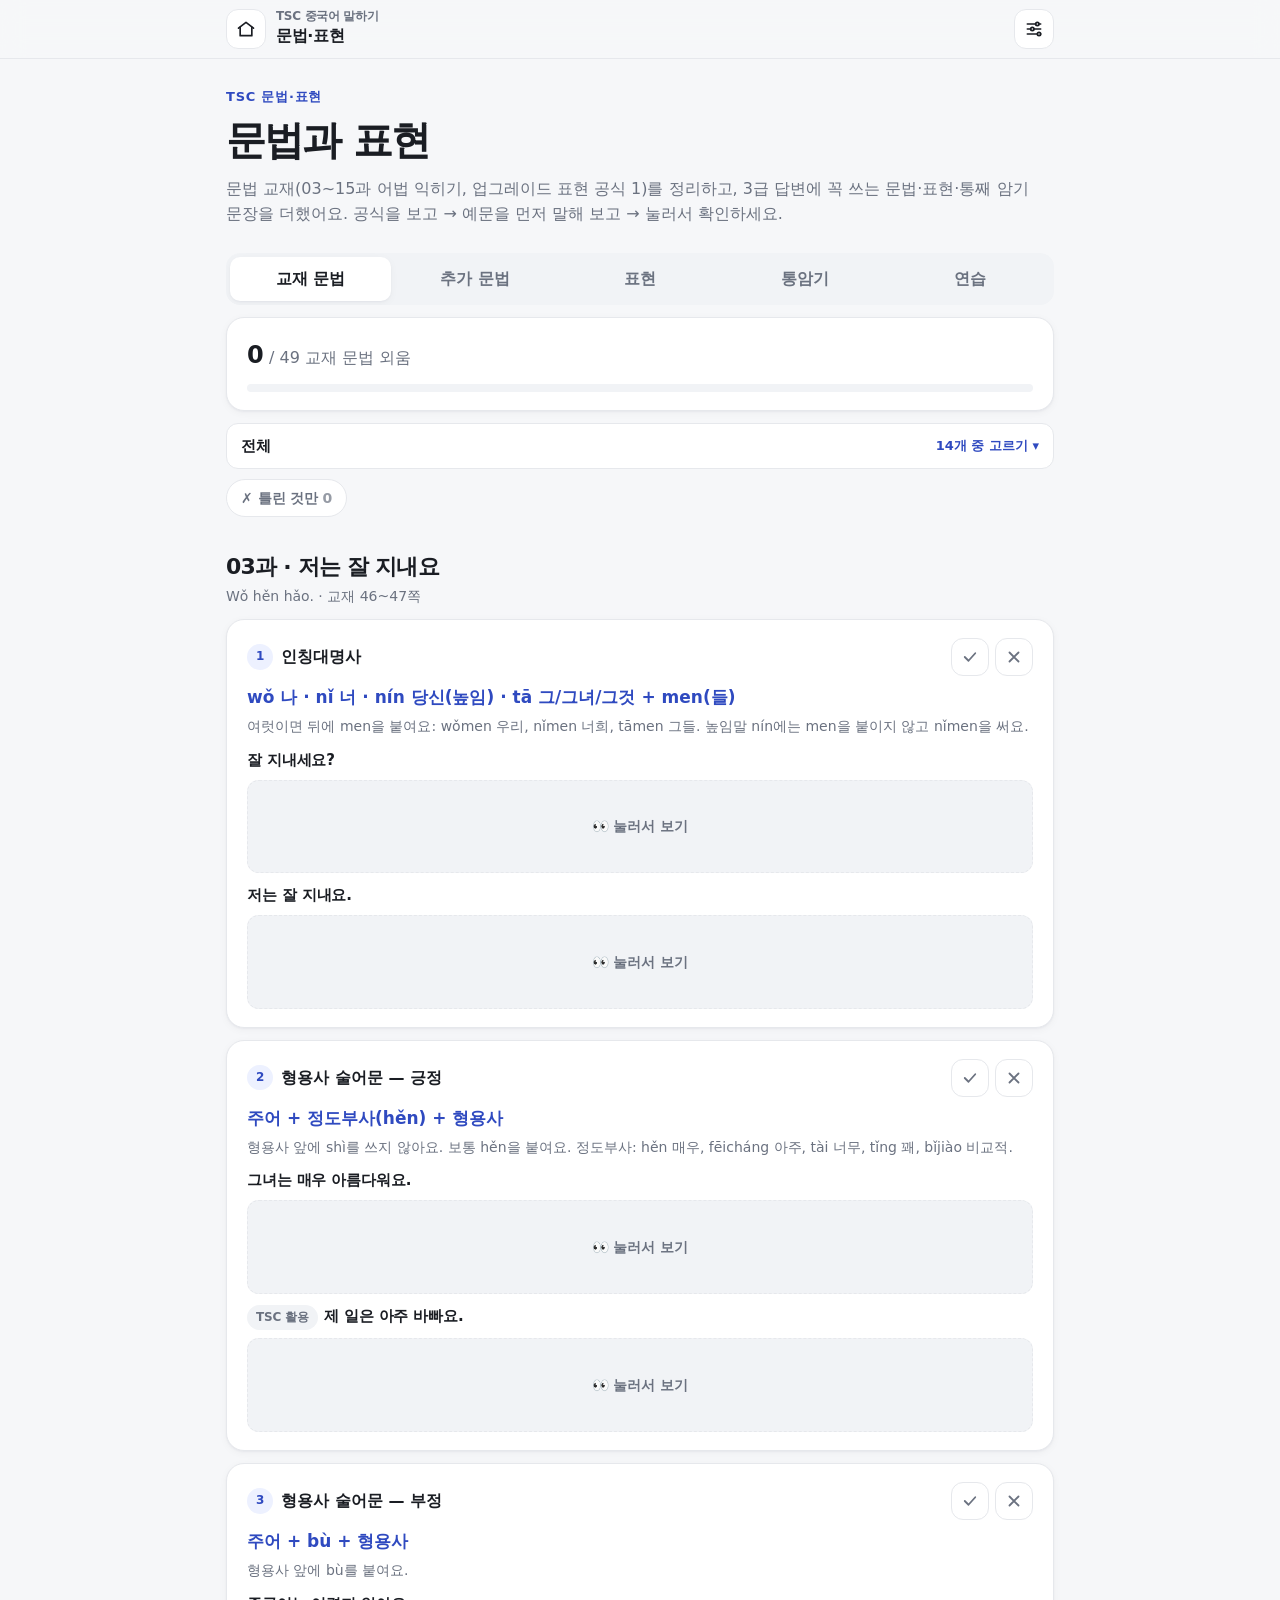
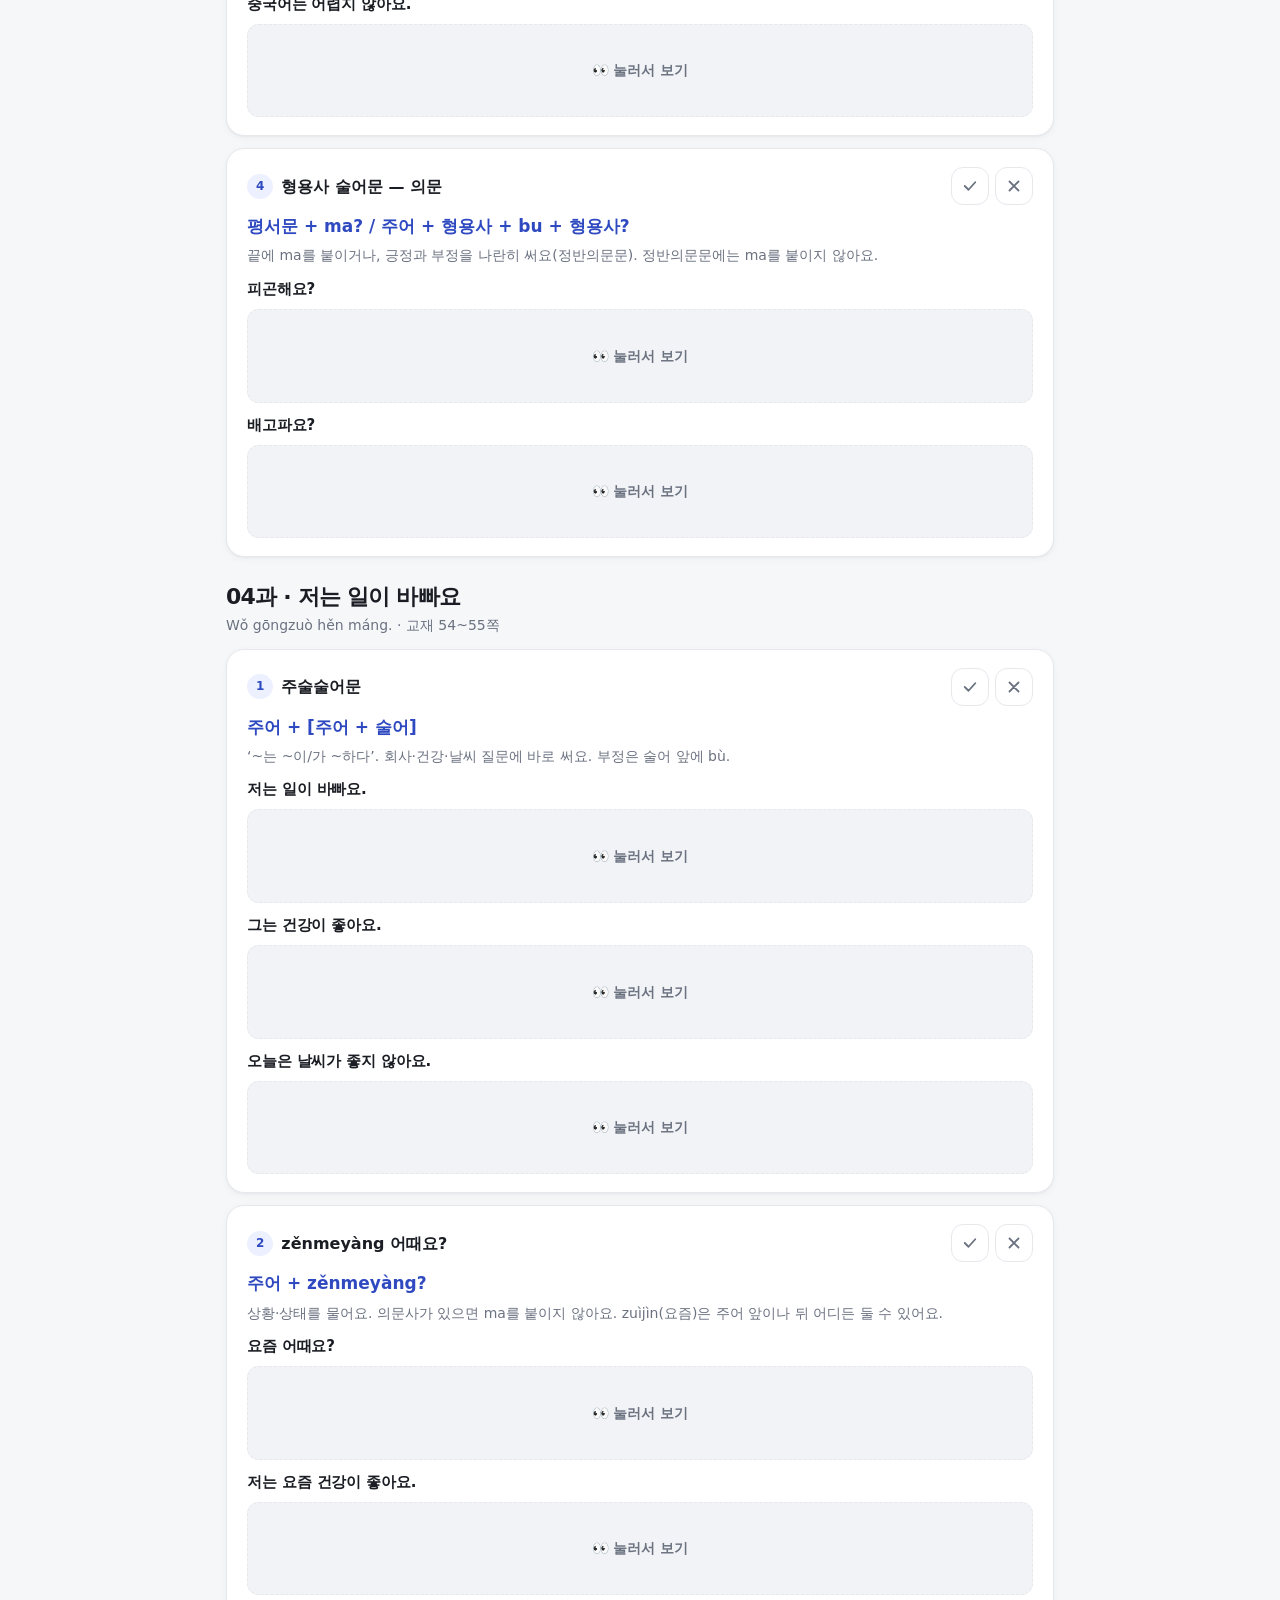
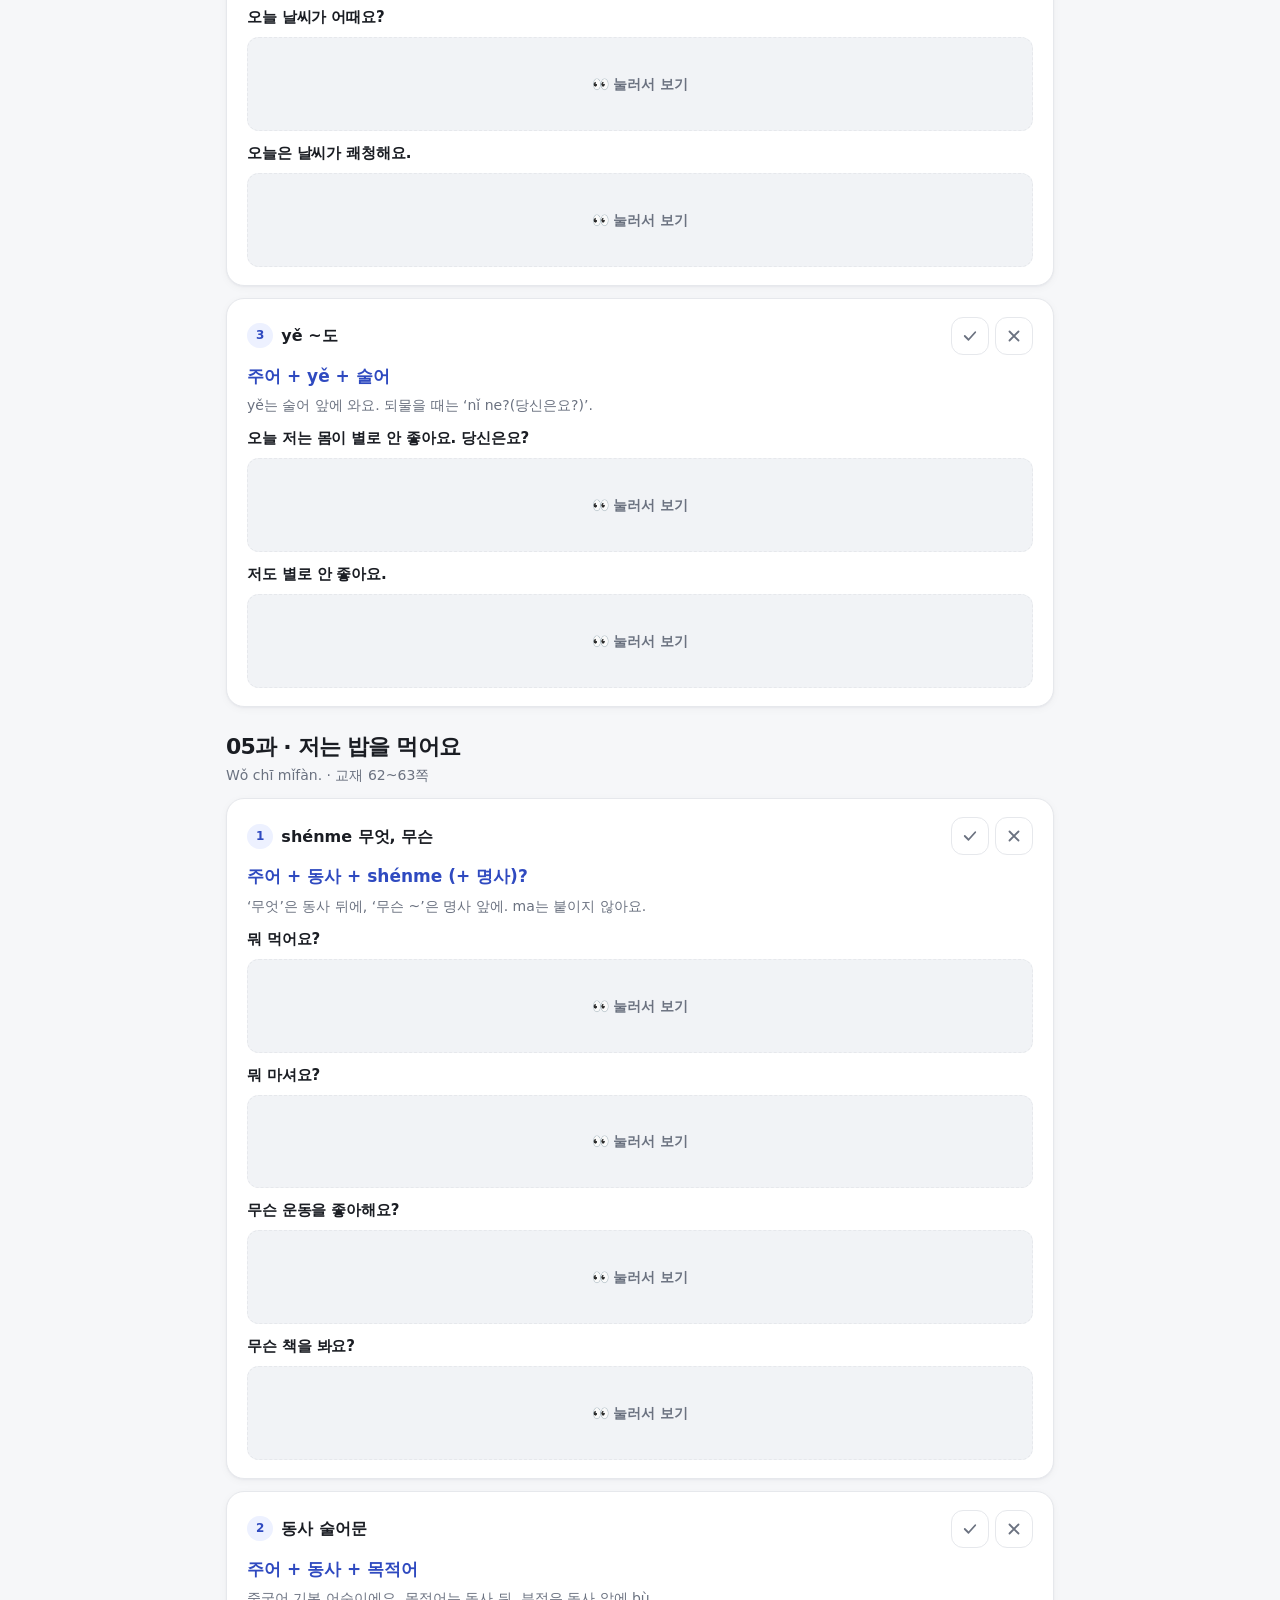
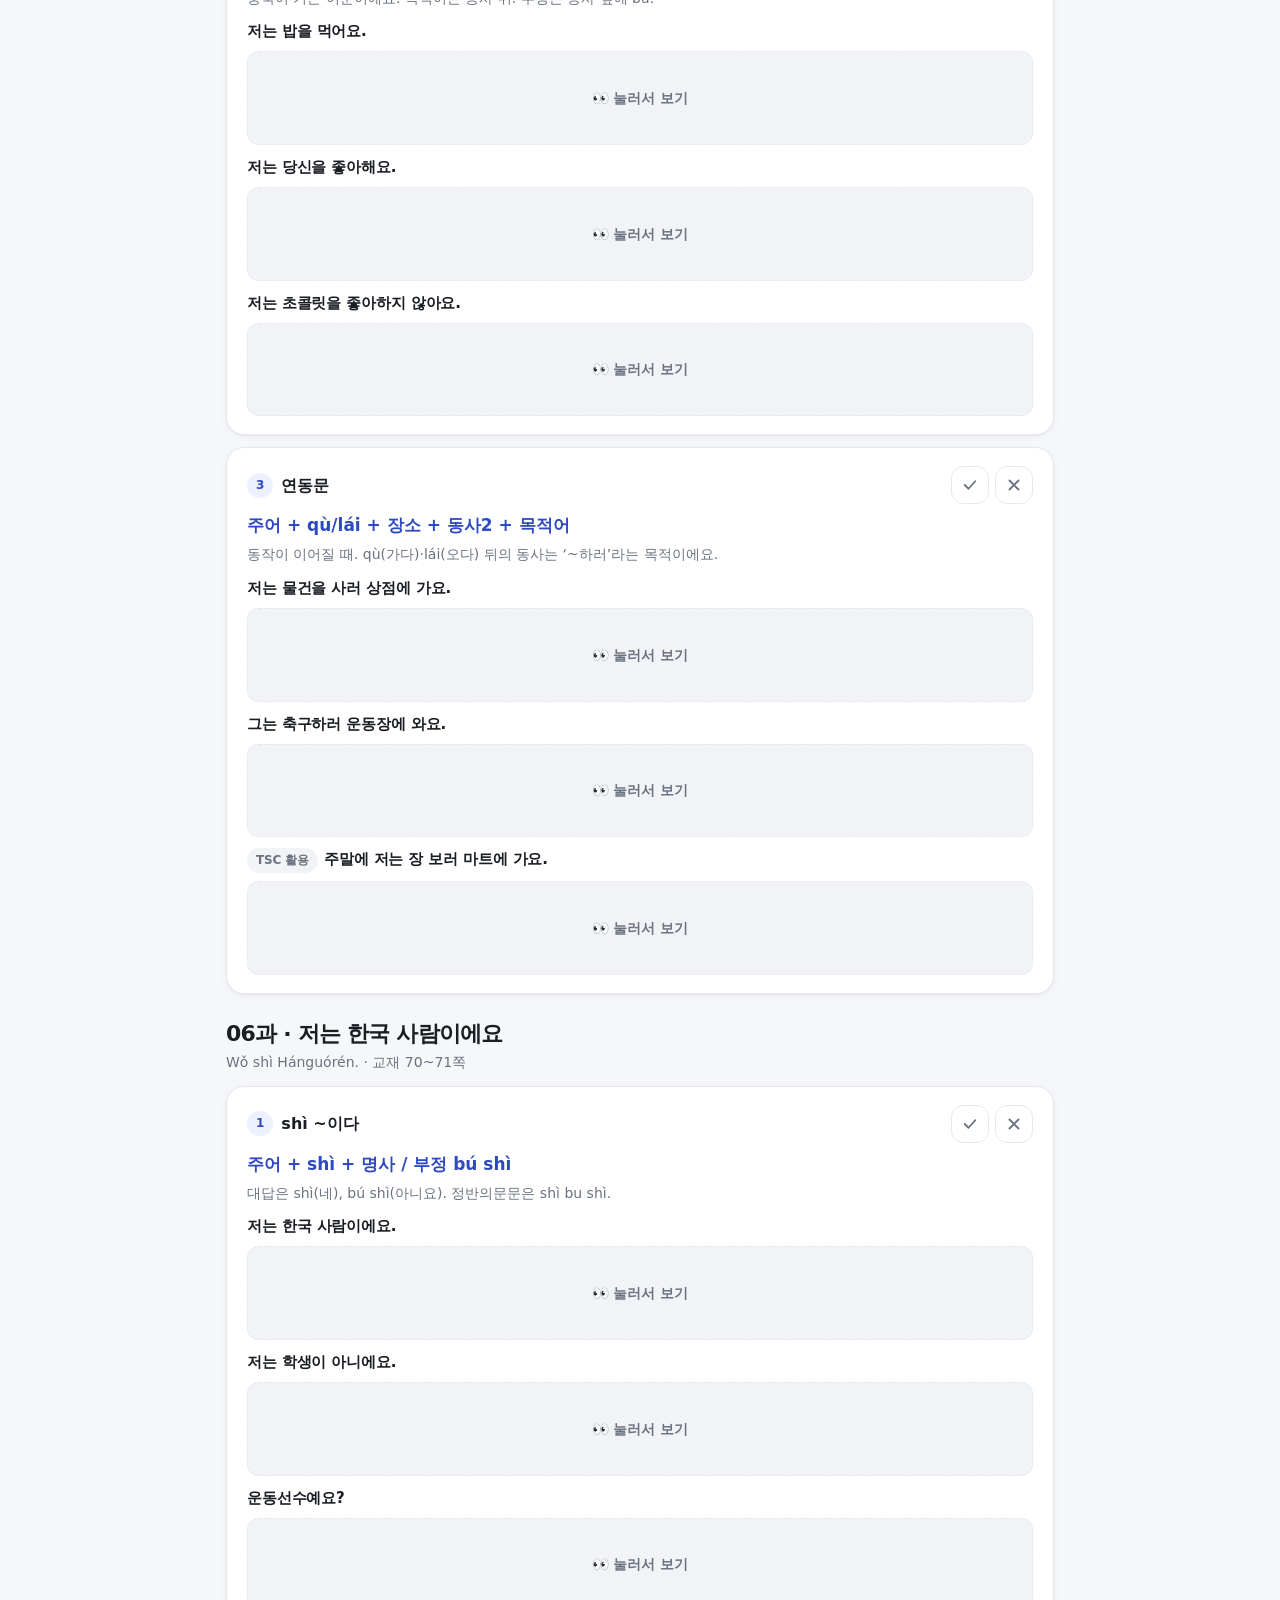
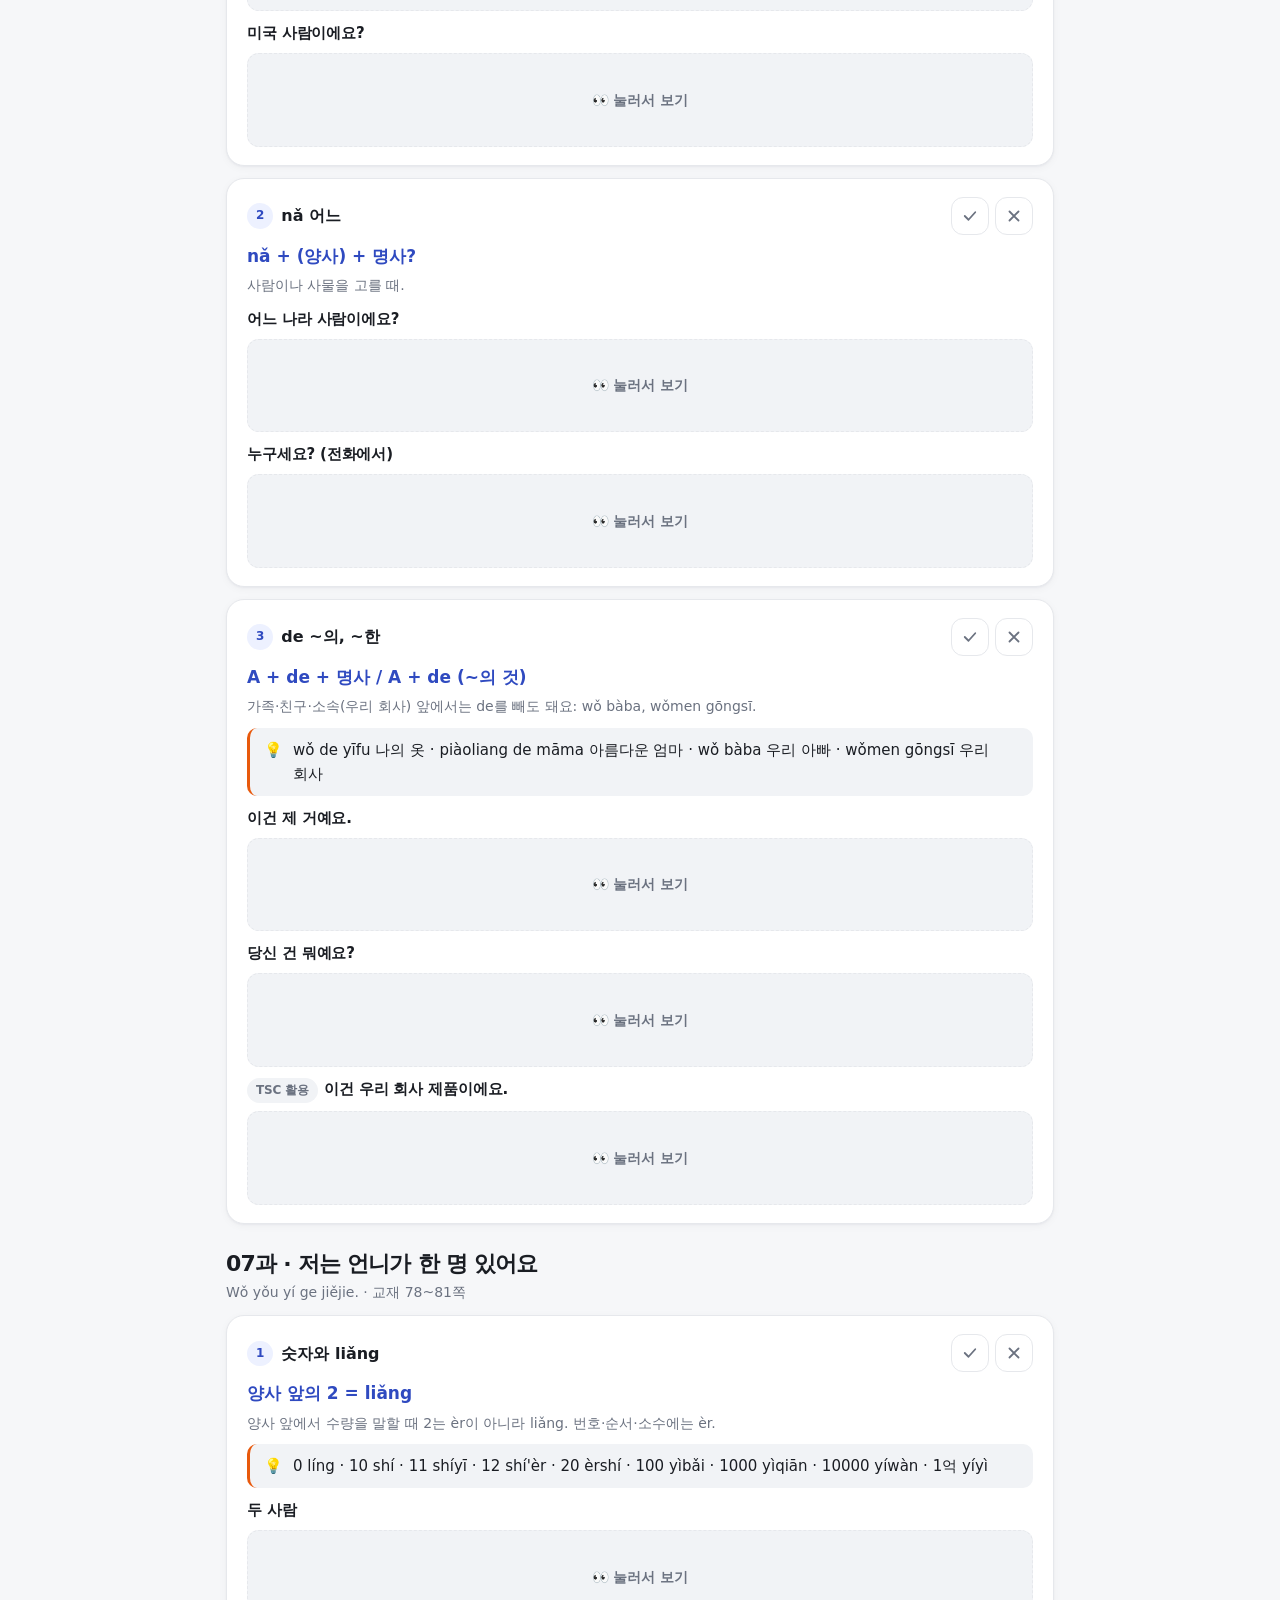
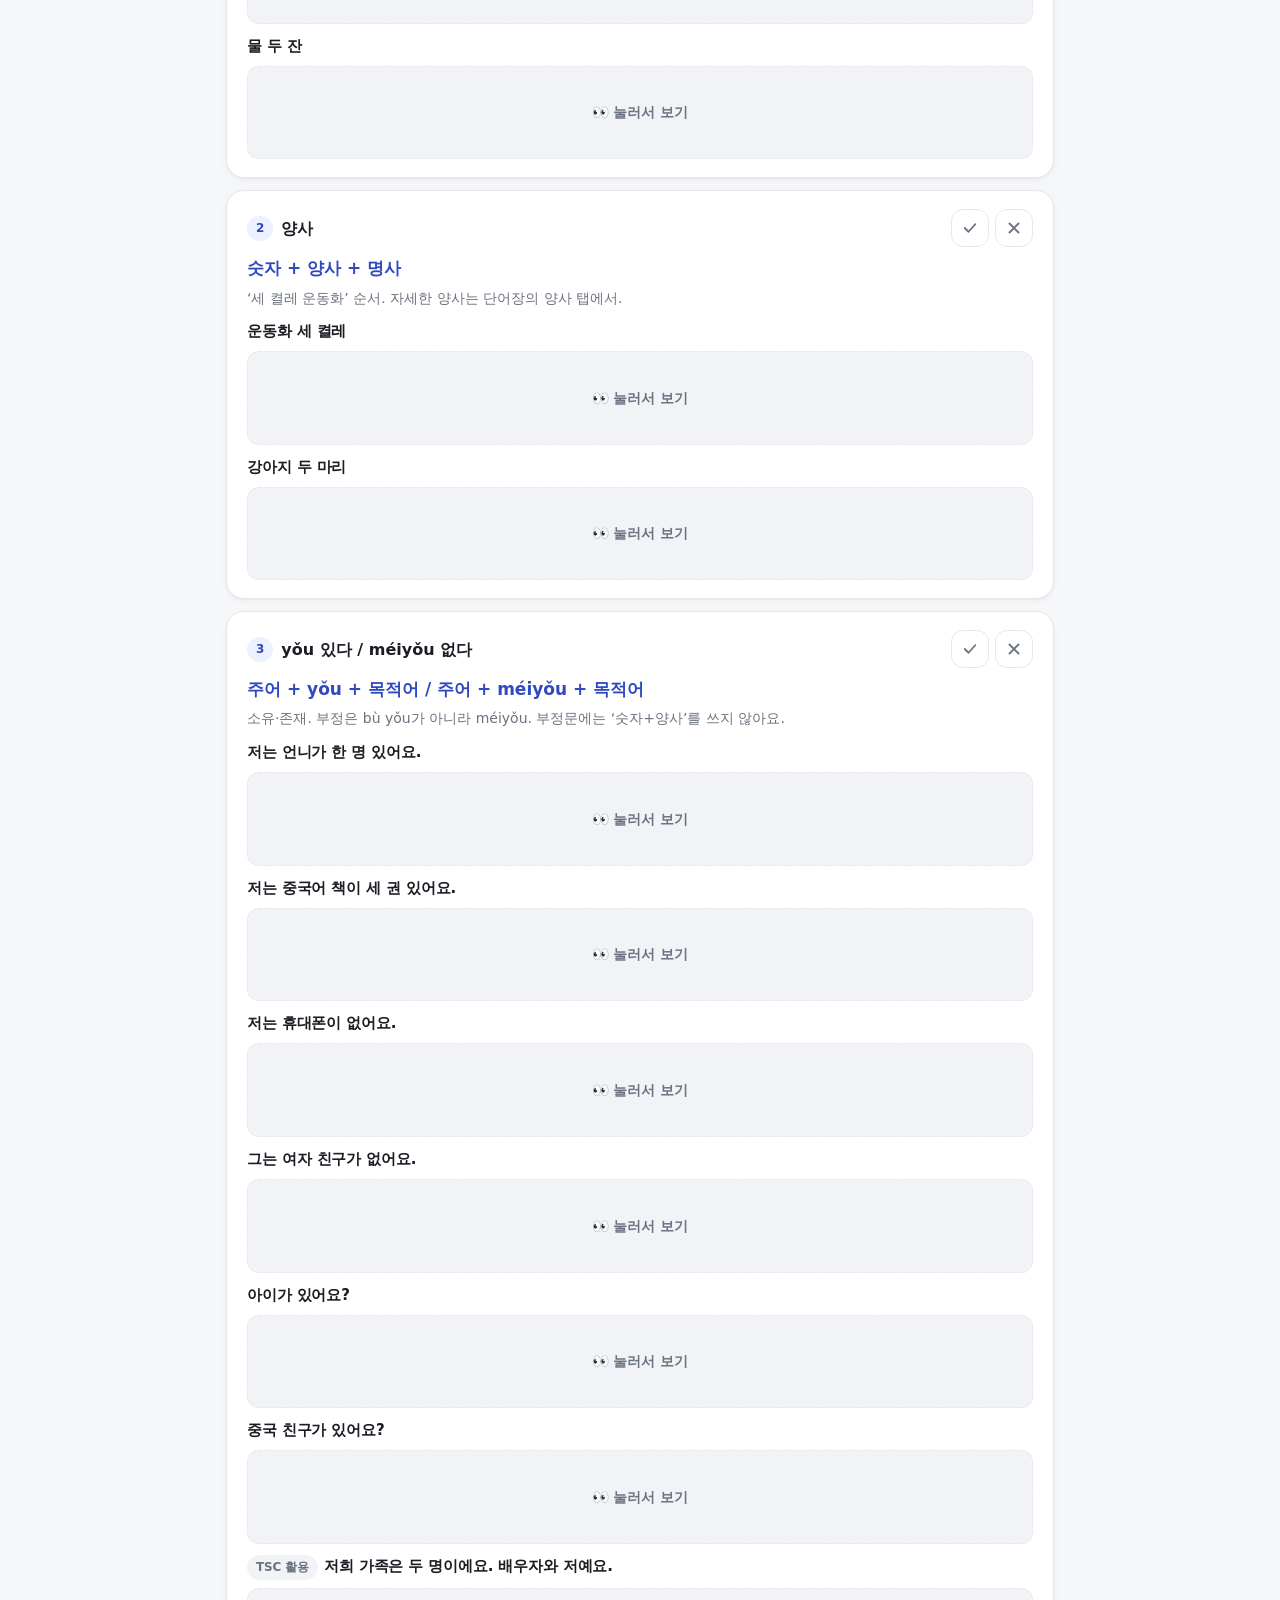
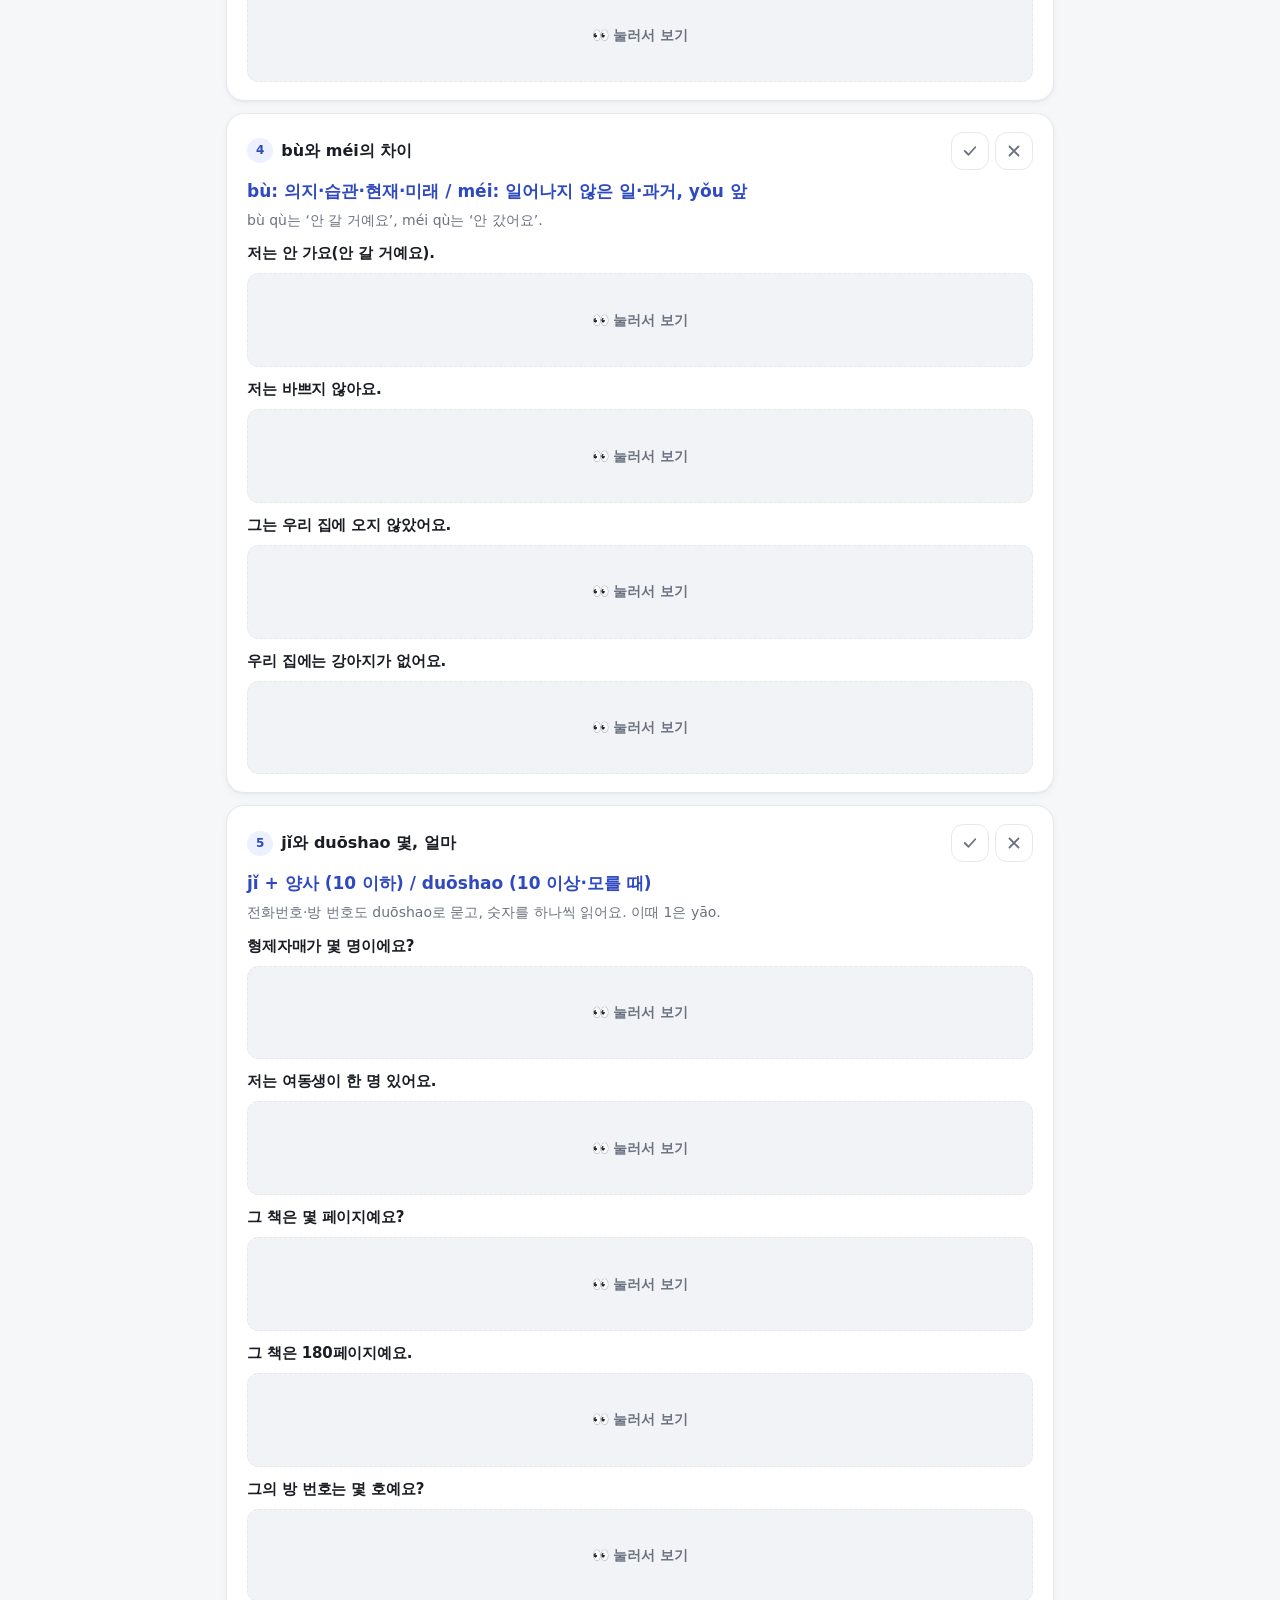
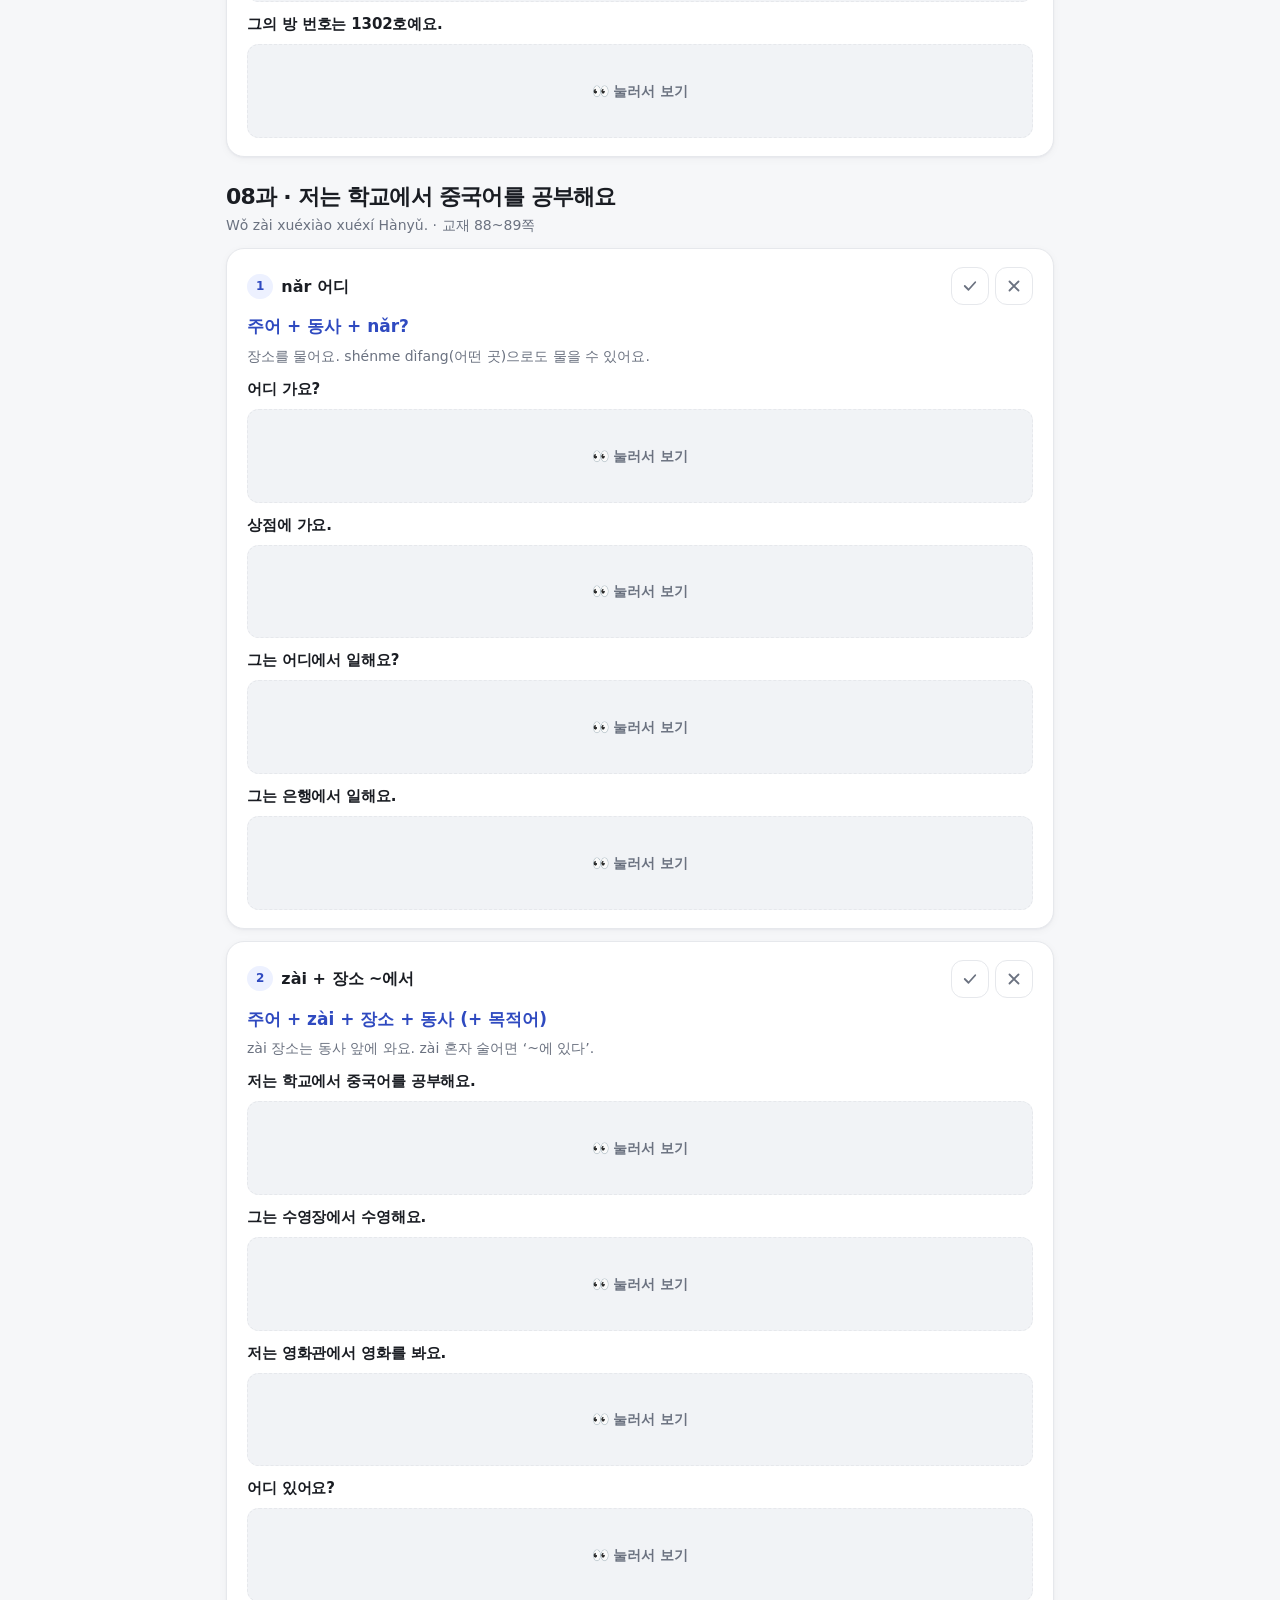
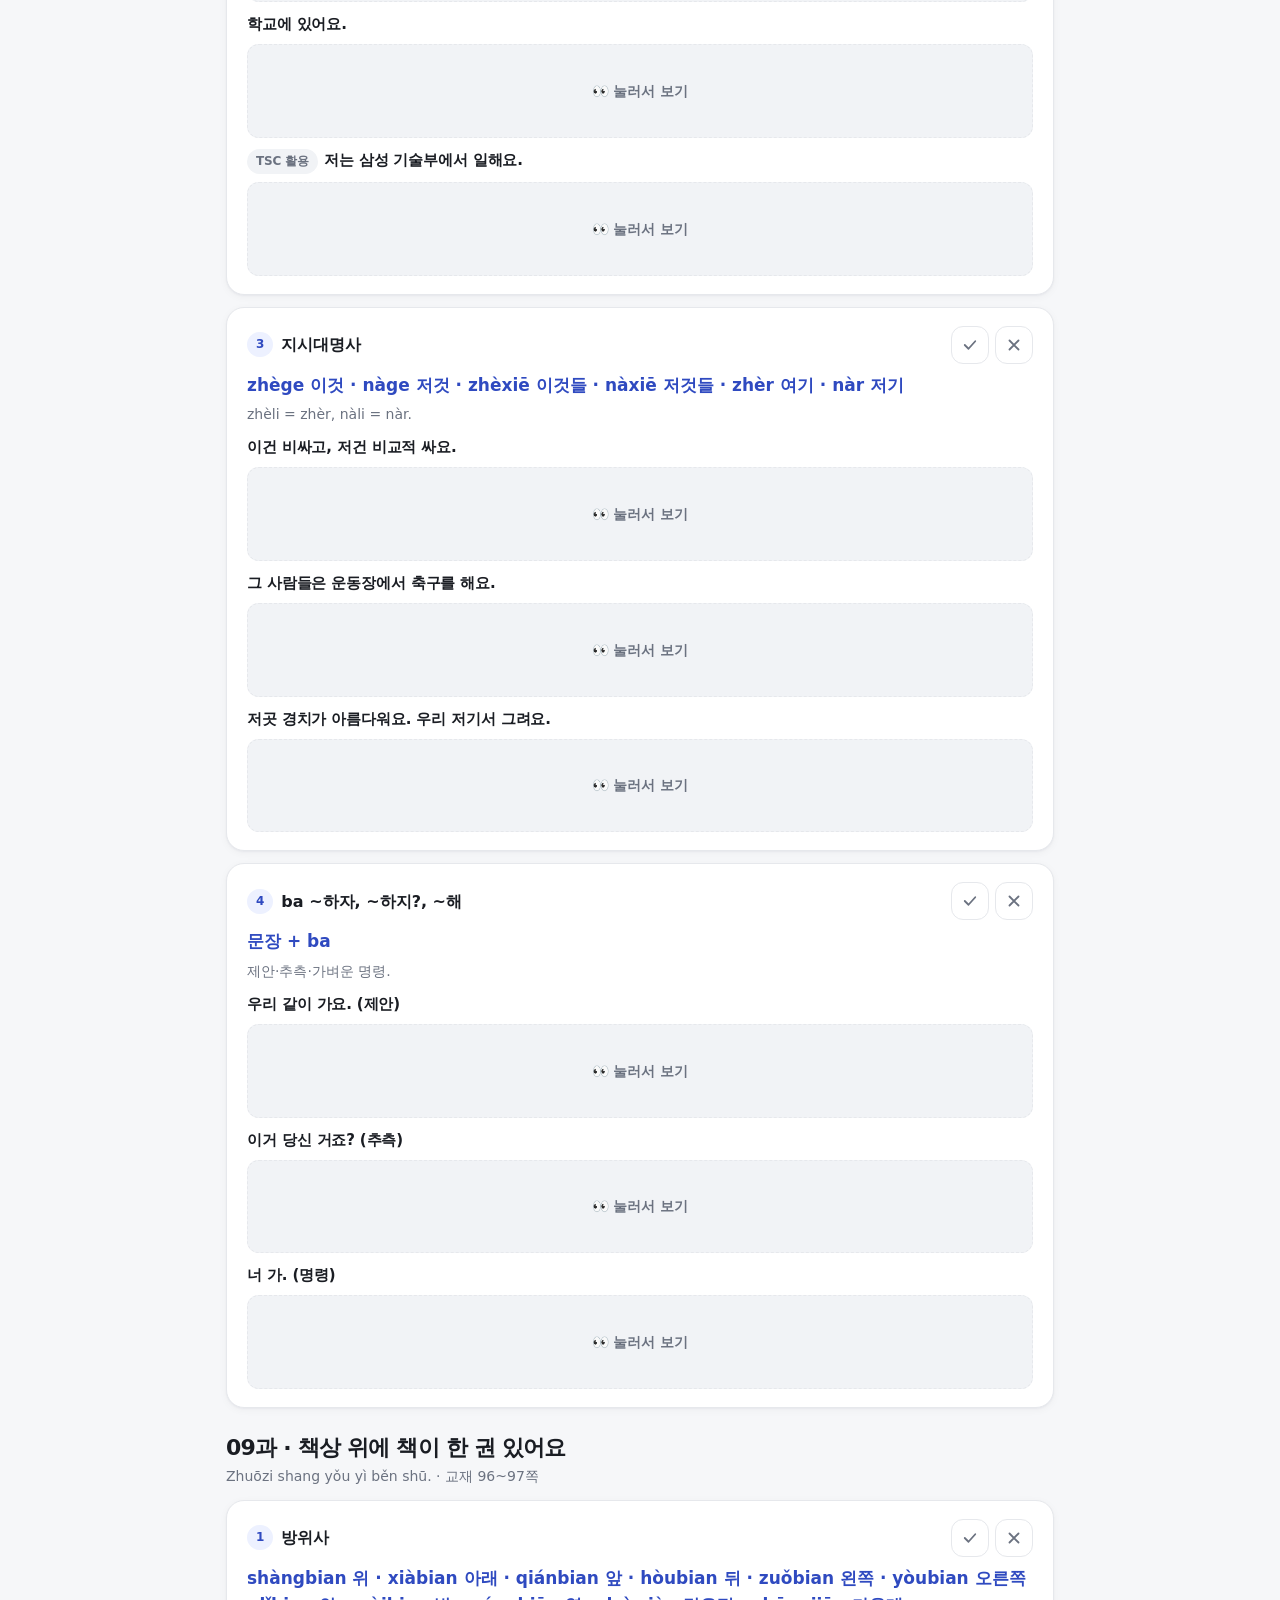
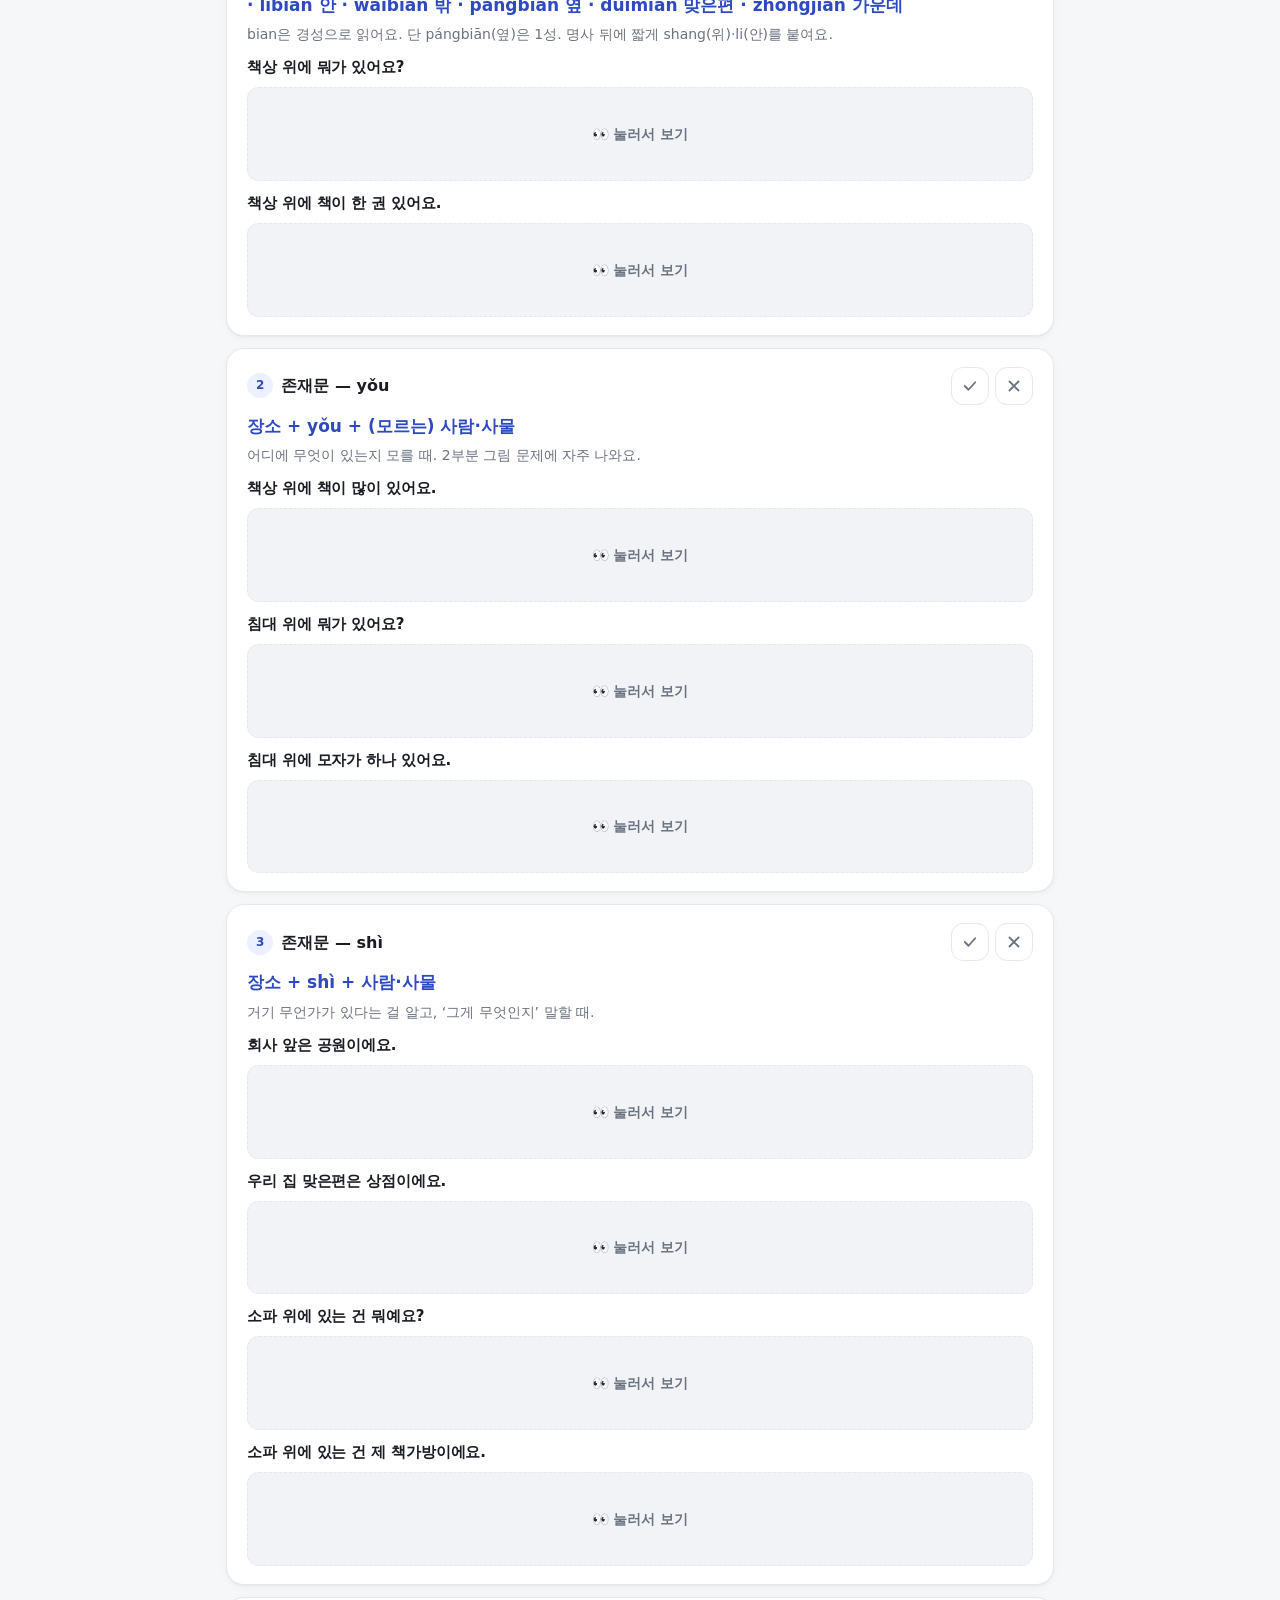
==== commit 83e21cc8: "분류 버튼이 많은 곳(3부분 단원·단어장 주제·문법 과 등)은 '현재 선택 ▾' 버튼 하나로 접고, 누르면 두 줄 격자로 펼치기 Co-Authored-By: Claude Opus " ====
--- a/grammar/index.html
+++ b/grammar/index.html
@@ -86,7 +86,7 @@
 function viewBook(){
   const all = G.book.flatMap(u => u.points);
   let h = statCard(all, '교재 문법 외움') +
-    '<div class="chips">' + [['all', '전체'], ...G.book.map(u => [u.id, u.lesson])].map(([id, n]) => '<button class="chip" type="button" data-unit="' + id + '" aria-pressed="' + (st.unit === id) + '">' + esc(n) + '</button>').join('') + T.wrongToggle(onlyWrong, wrongN(all)) + '</div>';
+    '<div class="chips">' + [['all', '전체'], ...G.book.map(u => [u.id, u.lesson])].map(([id, n]) => '<button class="chip" type="button" data-unit="' + id + '" aria-pressed="' + (st.unit === id) + '">' + esc(n) + '</button>').join('') + '</div><div class="chips">' + T.wrongToggle(onlyWrong, wrongN(all)) + '</div>';
   const units = G.book.filter(u => st.unit === 'all' || u.id === st.unit);
   let any = false;
   units.forEach(u => {
--- a/assets/app.css
+++ b/assets/app.css
@@ -62,6 +62,13 @@
 .chip{flex:none;border:1px solid var(--line);background:var(--surface);border-radius:999px;padding:7px 14px;font-weight:650;font-size:14px;color:var(--muted)}
 .chip[aria-pressed="true"]{background:var(--brand);border-color:var(--brand);color:var(--brand-ink)}
 .chip .n{opacity:.7;font-weight:600;margin-left:4px}
+.chip-pick{display:flex;width:100%;align-items:center;justify-content:space-between;gap:10px;border:1px solid var(--line);background:var(--surface);border-radius:12px;padding:10px 14px;margin:10px 0 4px;font-weight:650;font-size:15px;color:var(--ink);text-align:left}
+.chip-pick .cp-l{min-width:0;overflow:hidden;text-overflow:ellipsis;white-space:nowrap}
+.chip-pick .cp-n{flex:none;font-size:13px;font-weight:600;color:var(--brand-text)}
+.chips.cgrid{display:grid;grid-template-columns:repeat(2,minmax(0,1fr));overflow:visible;background:var(--surface-2);border-radius:12px;padding:8px;margin-bottom:8px}
+.chips.cgrid[hidden]{display:none}
+.chips.cgrid .chip{border-radius:10px;text-align:left;display:flex;justify-content:space-between;align-items:center;gap:6px;min-width:0;padding:8px 10px;font-size:13.5px}
+.chips.cgrid .chip .n{flex:none;white-space:nowrap;margin-left:0}
 
 /* 카드 */
 .card{background:var(--surface);border:1px solid var(--line);border-radius:var(--radius);padding:18px 20px;margin:12px 0;box-shadow:var(--shadow)}
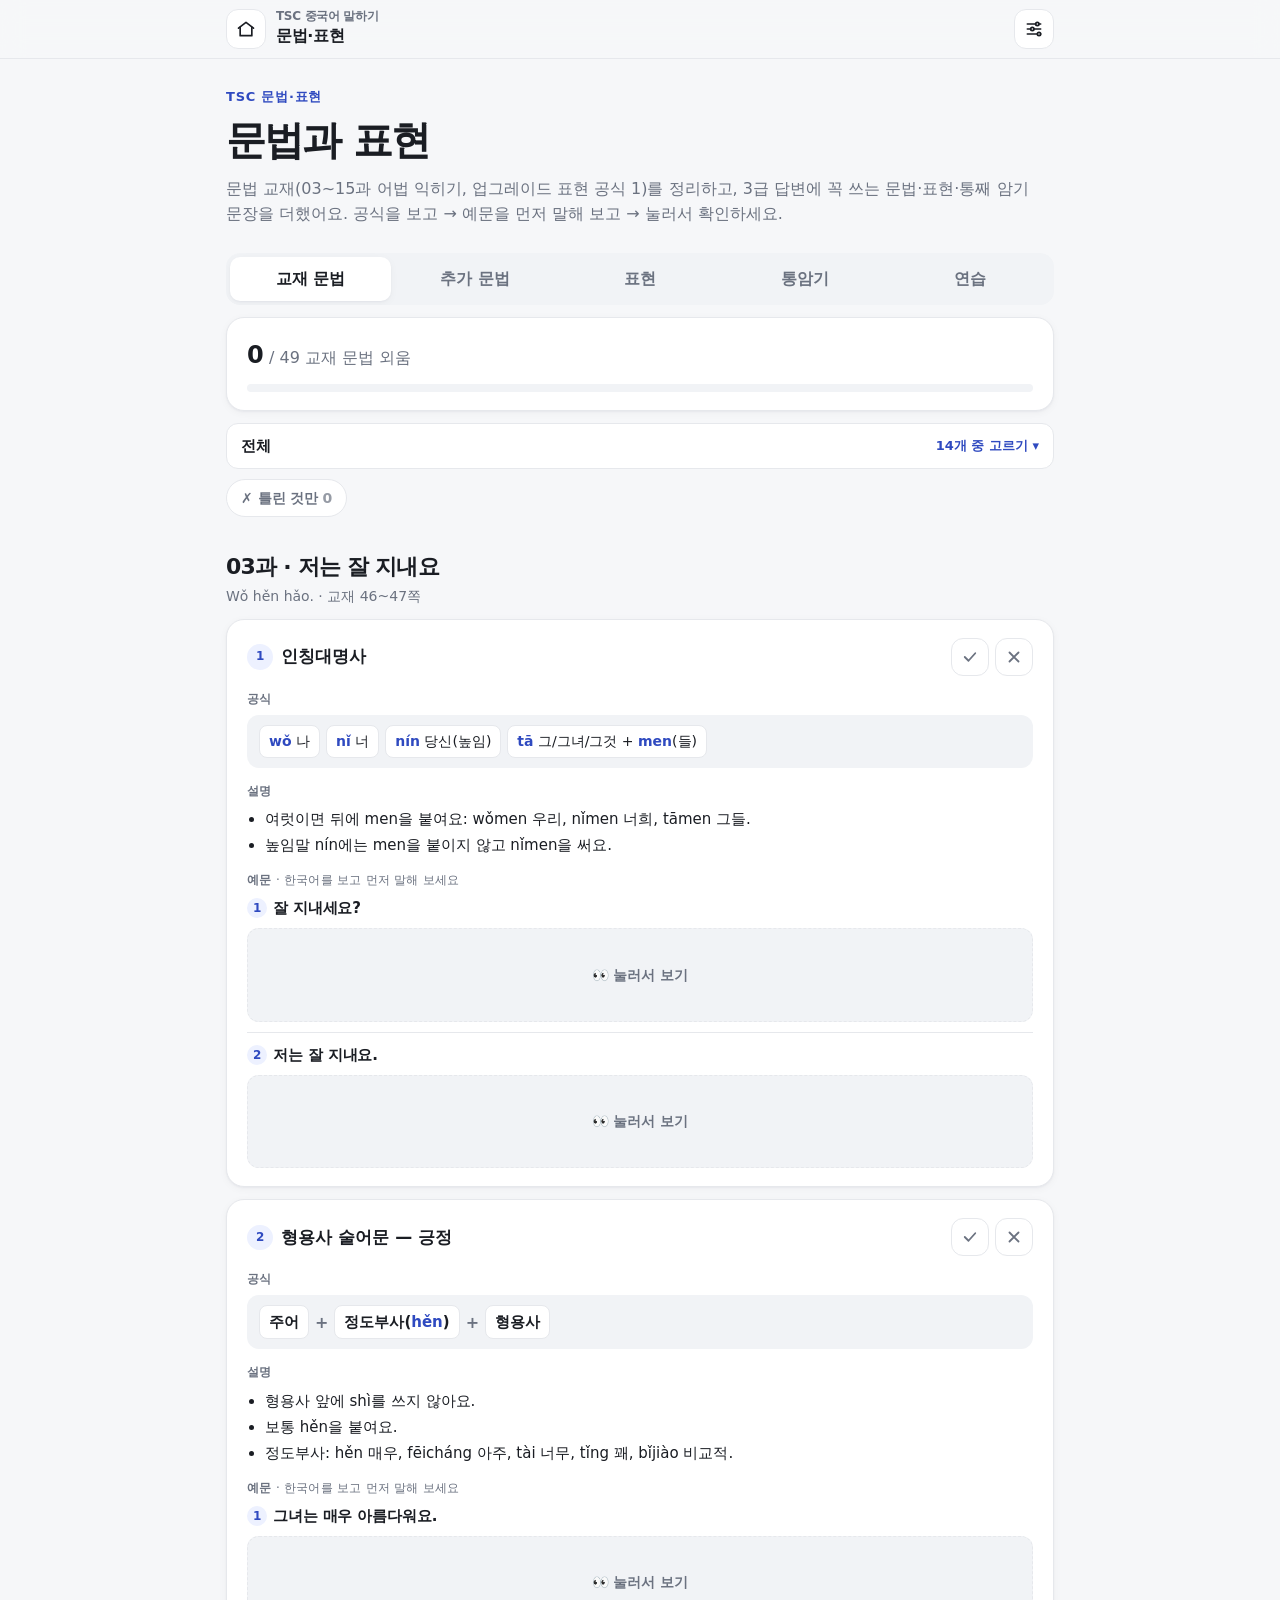
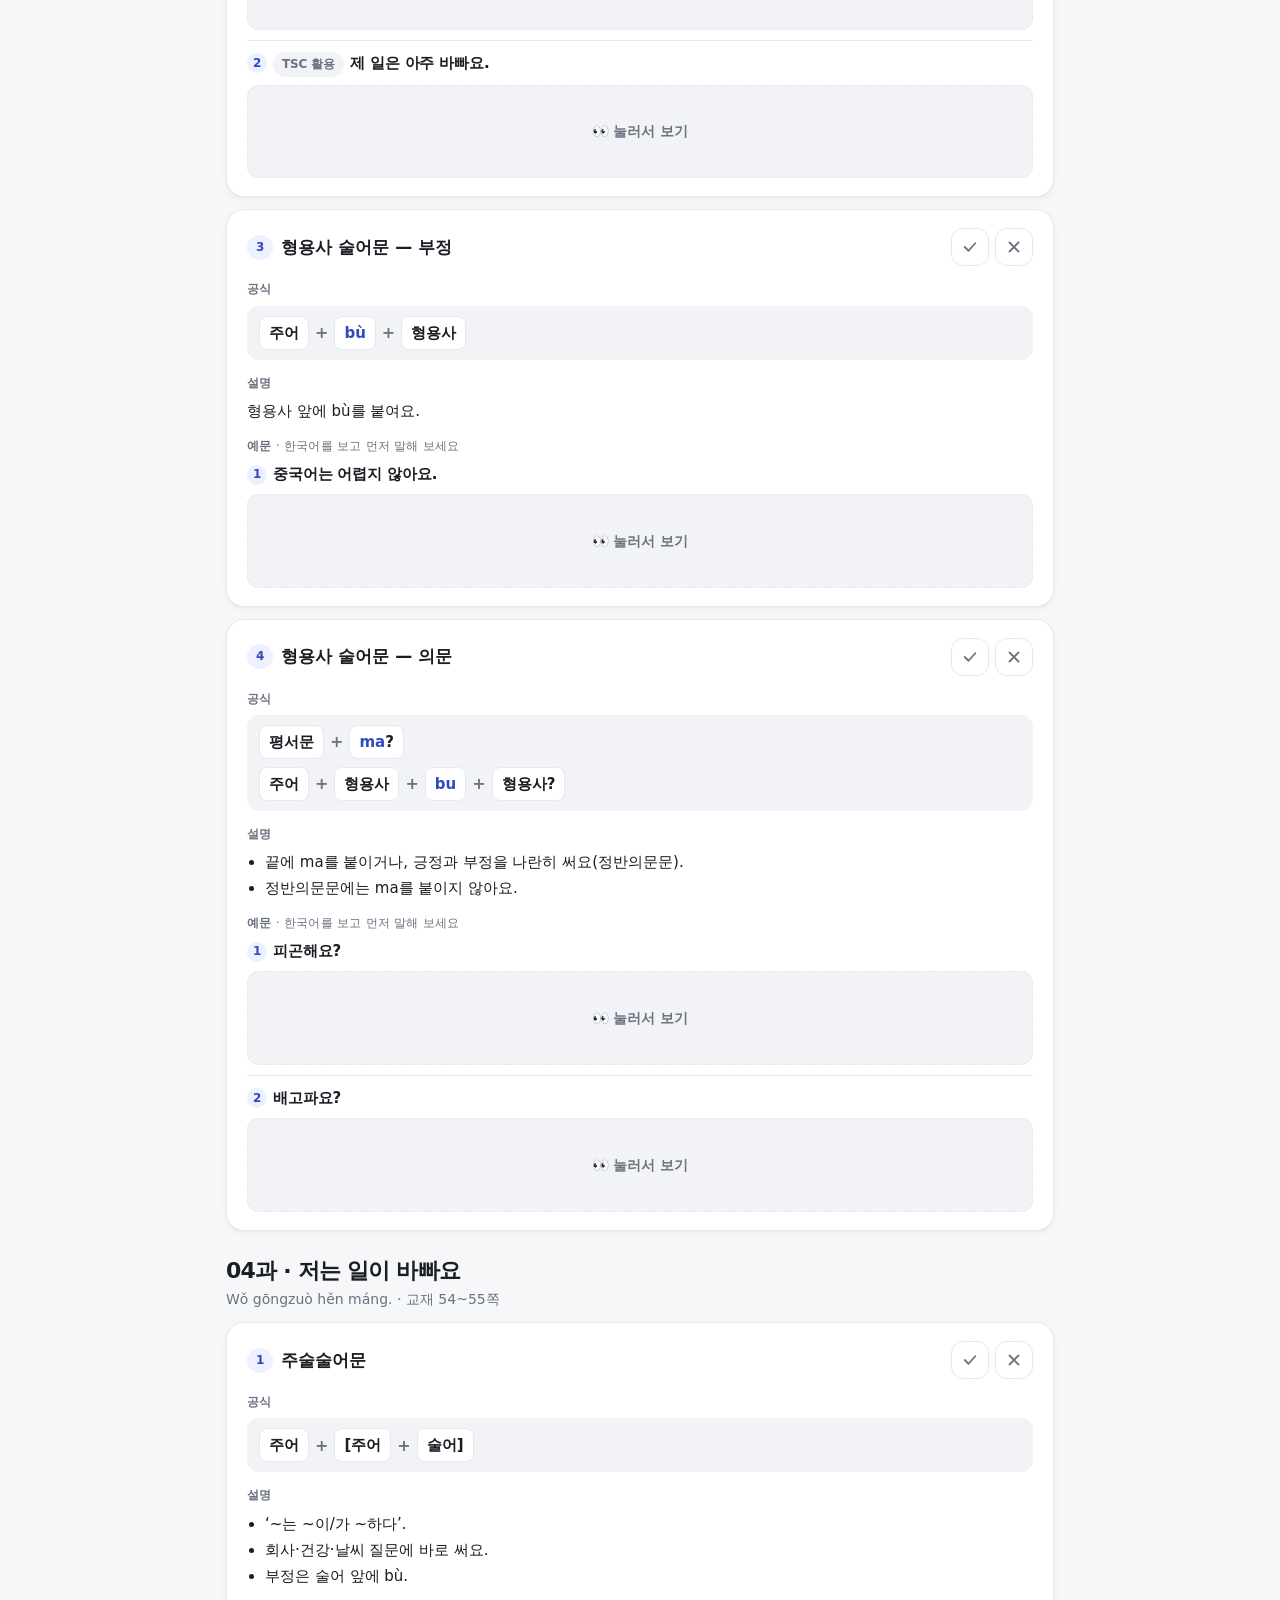
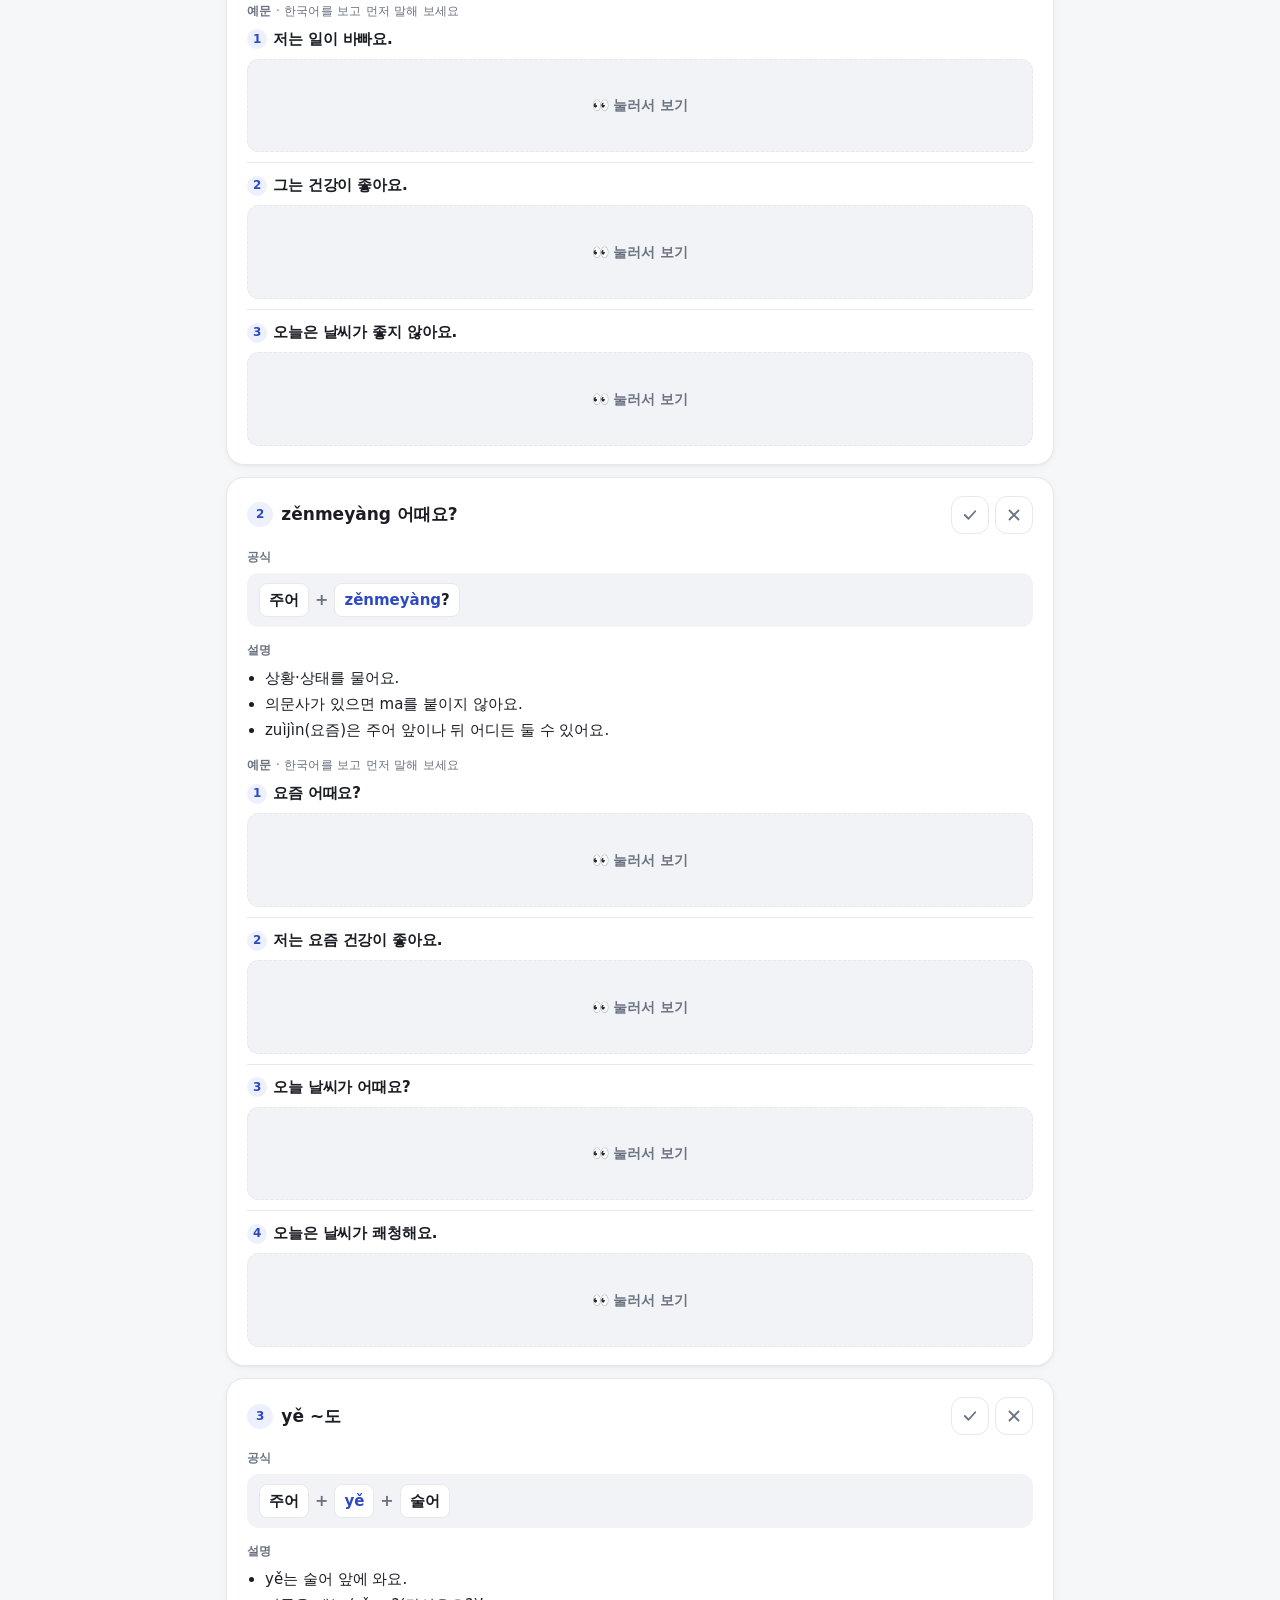
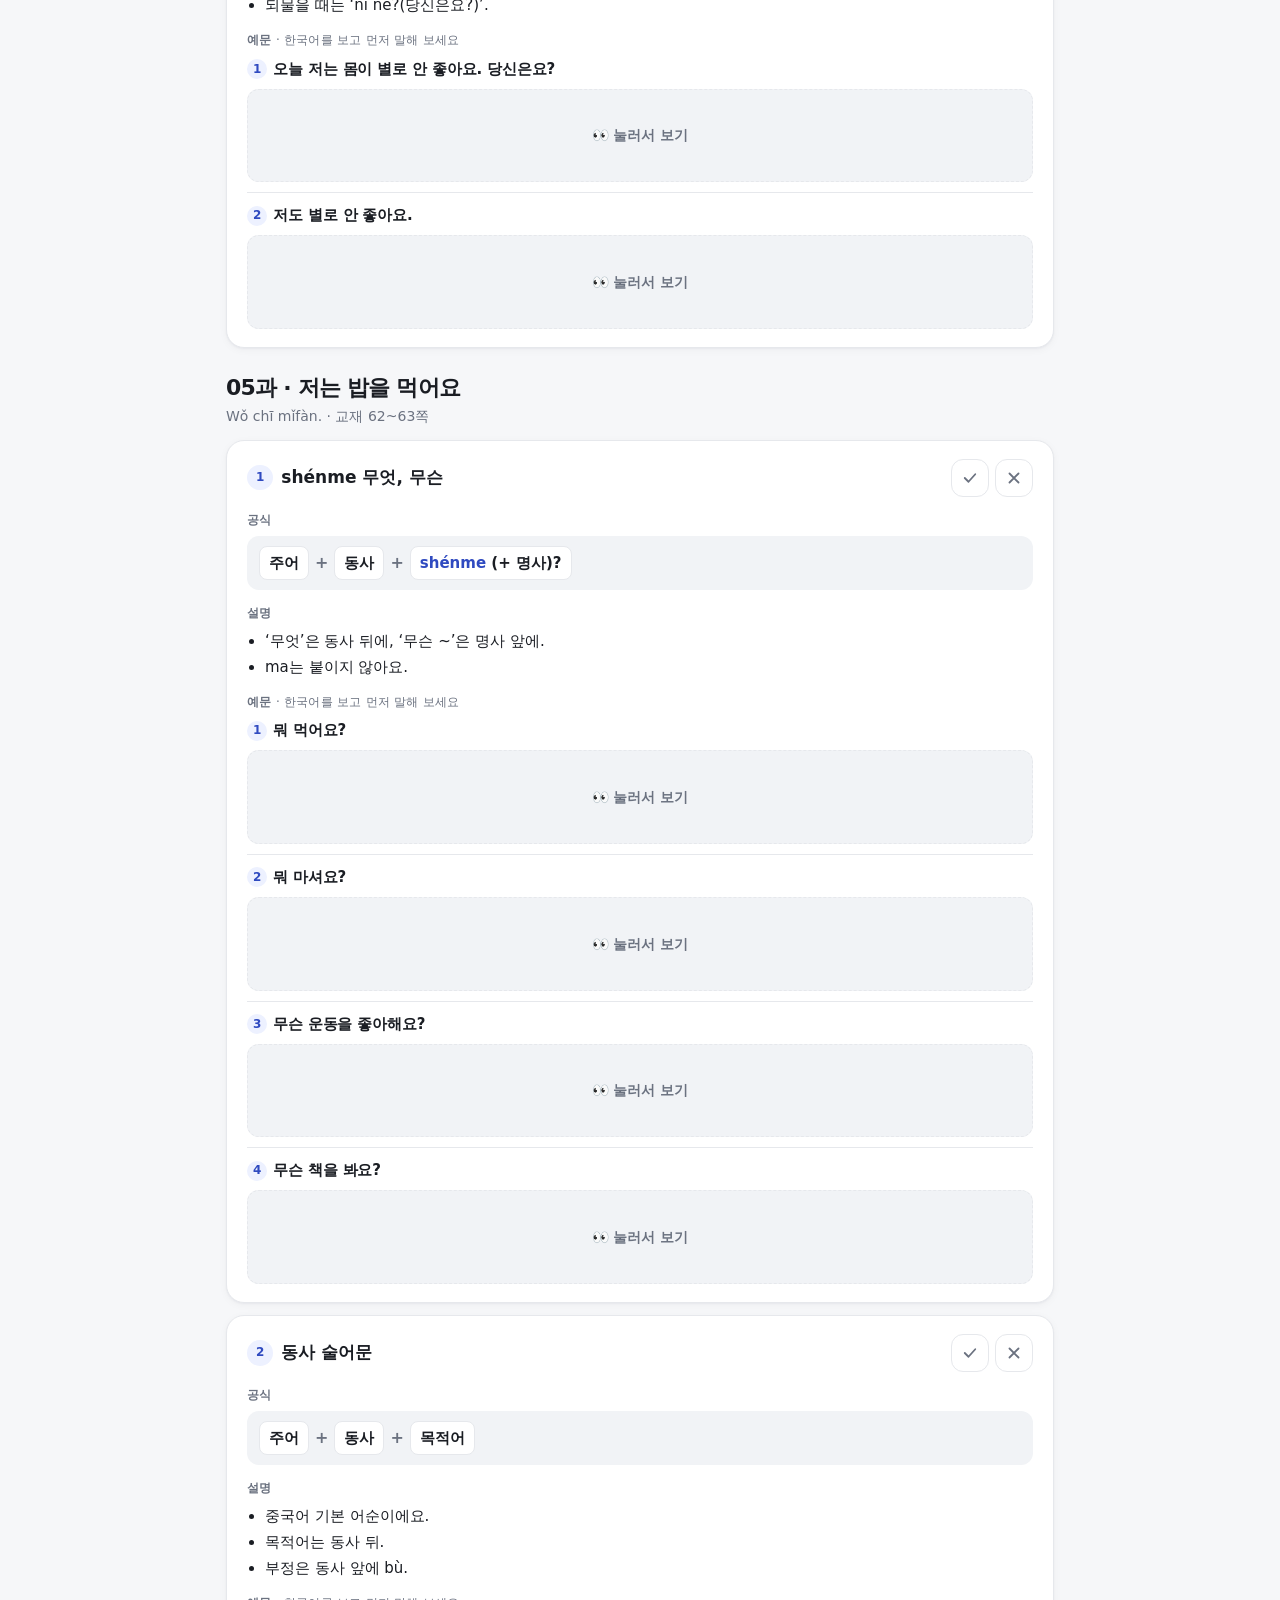
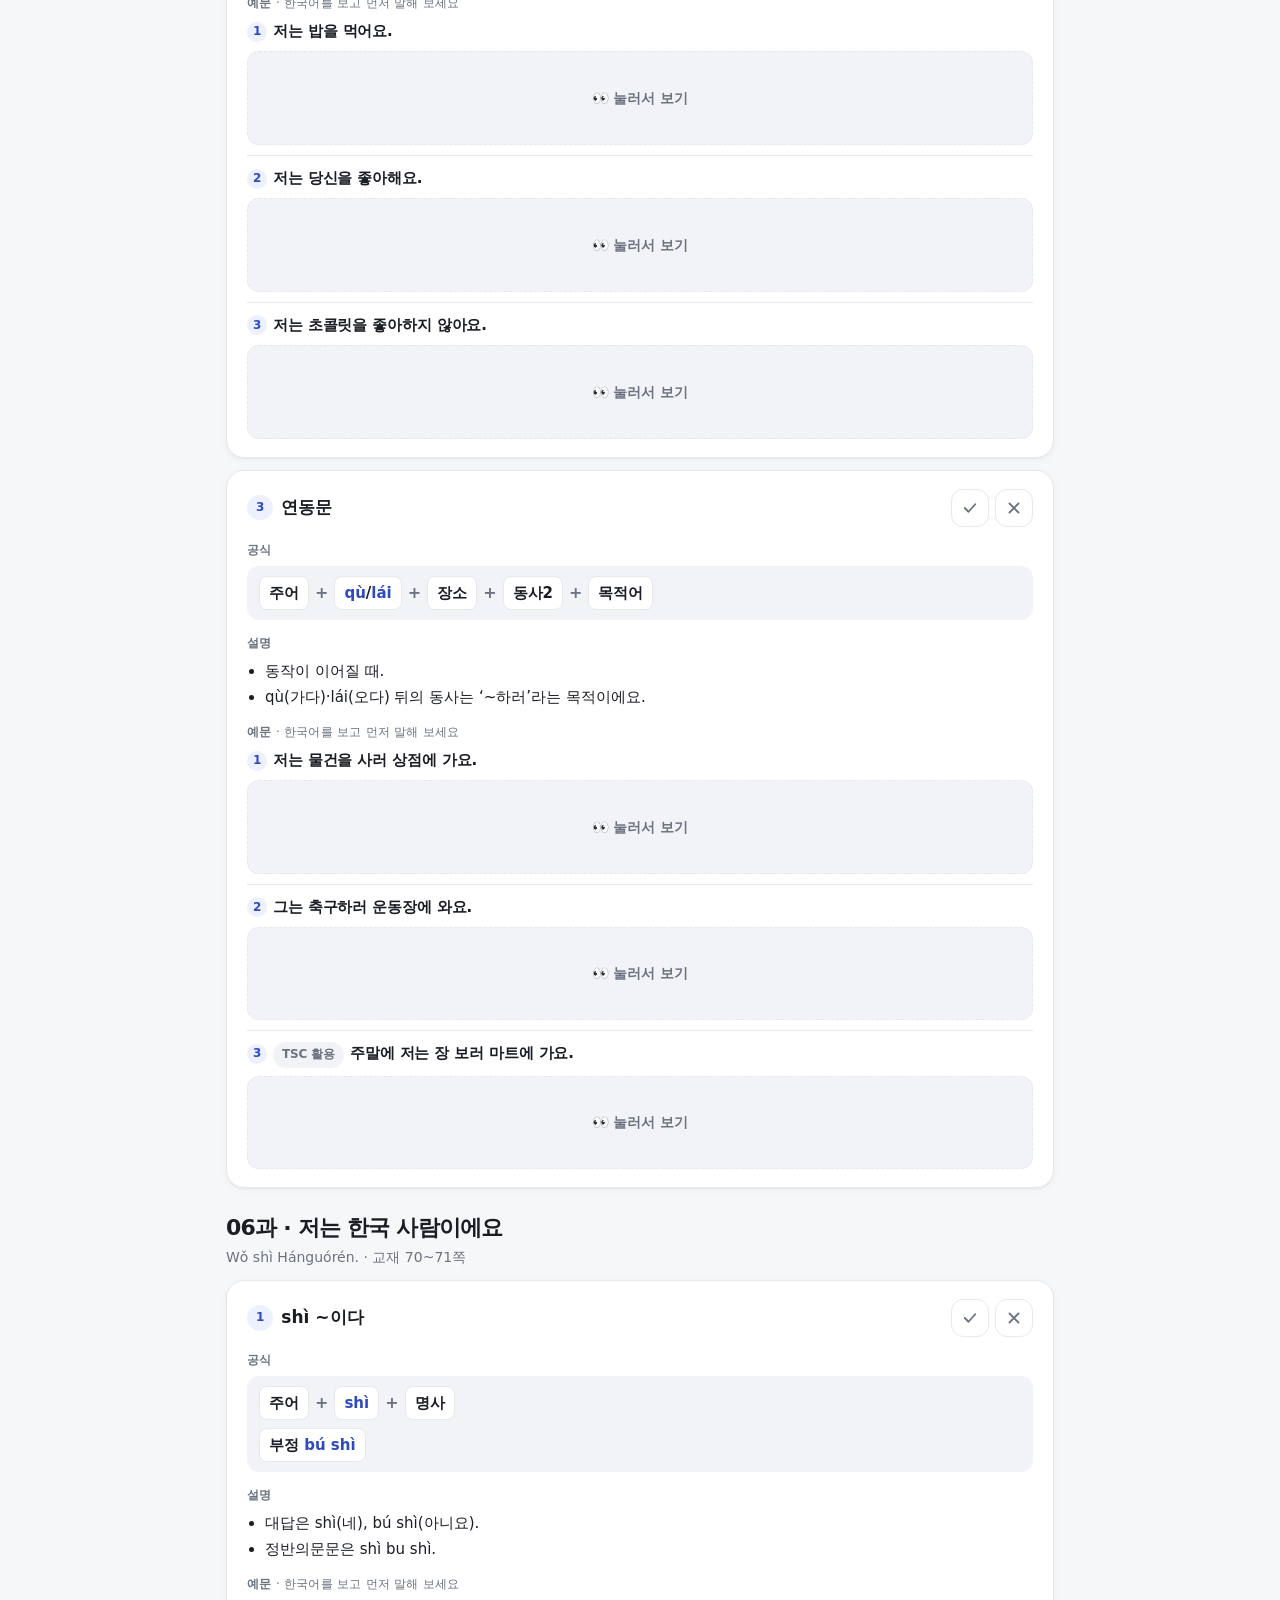
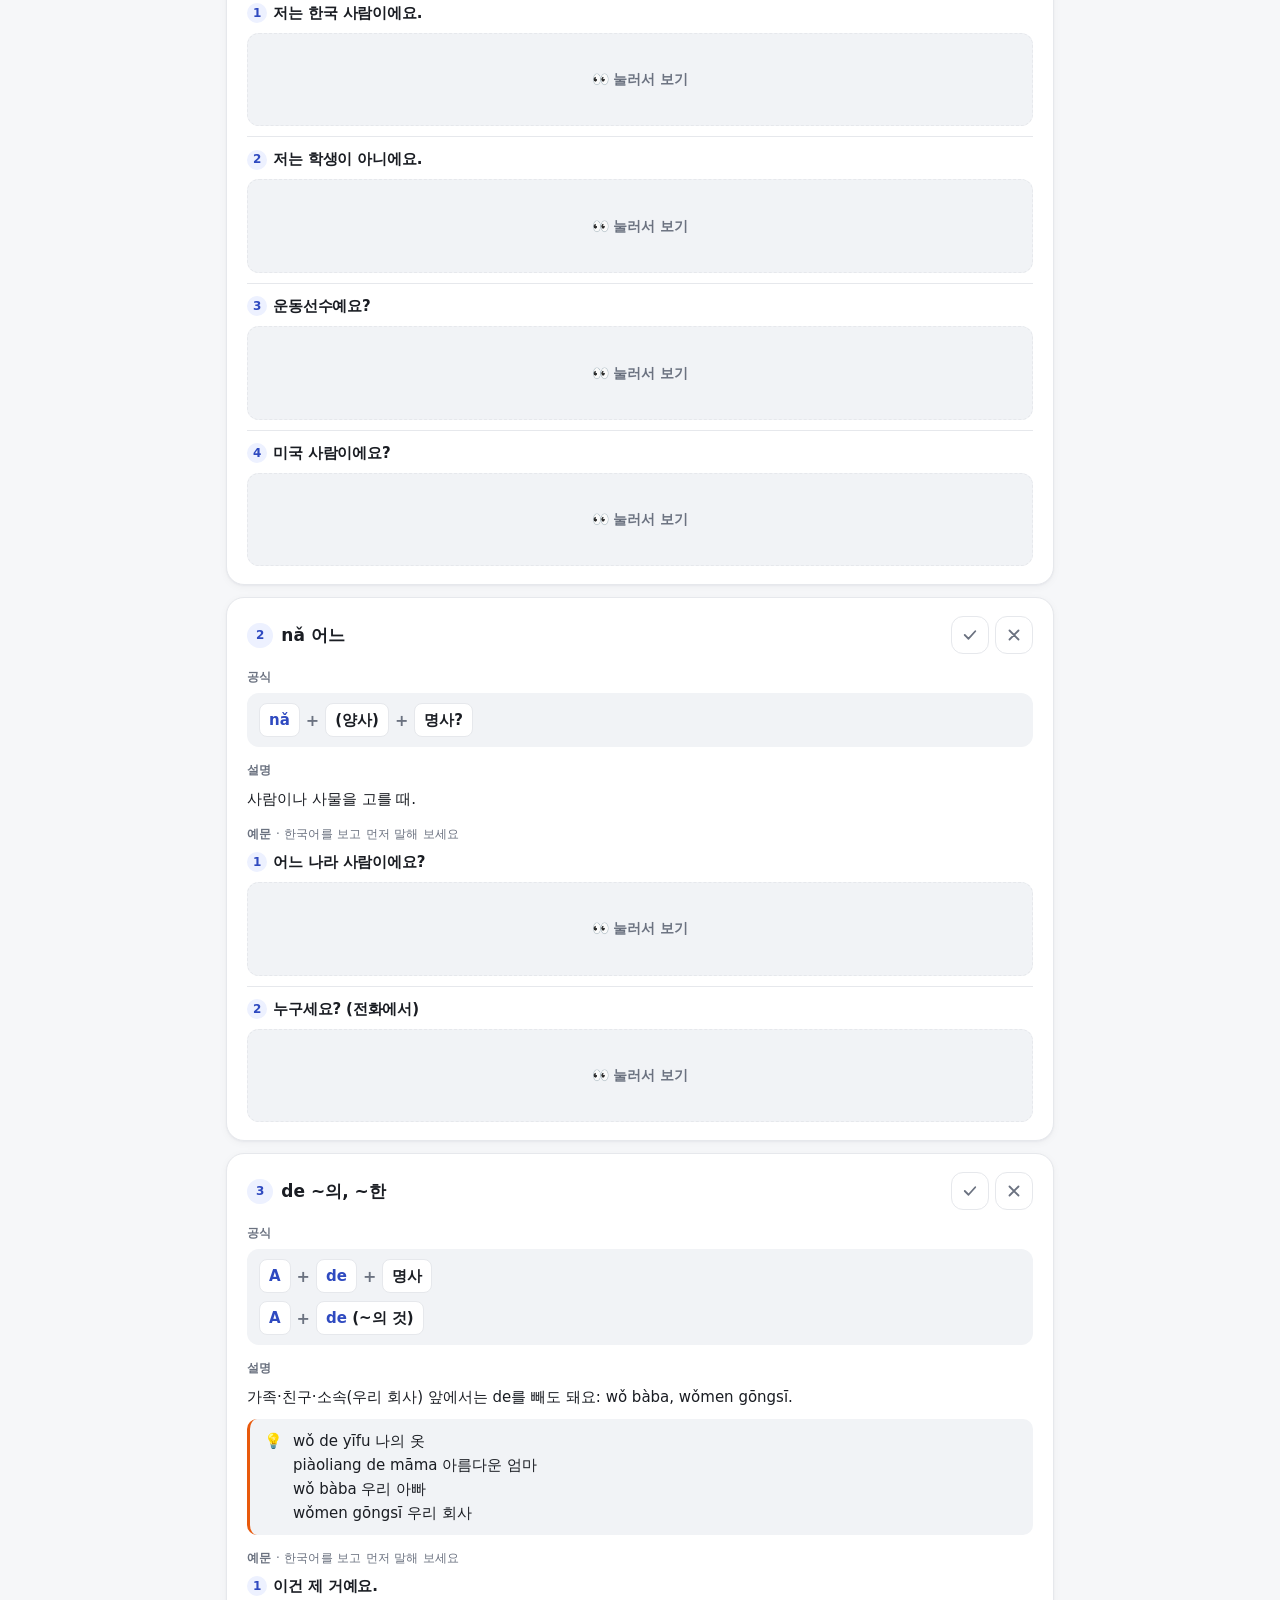
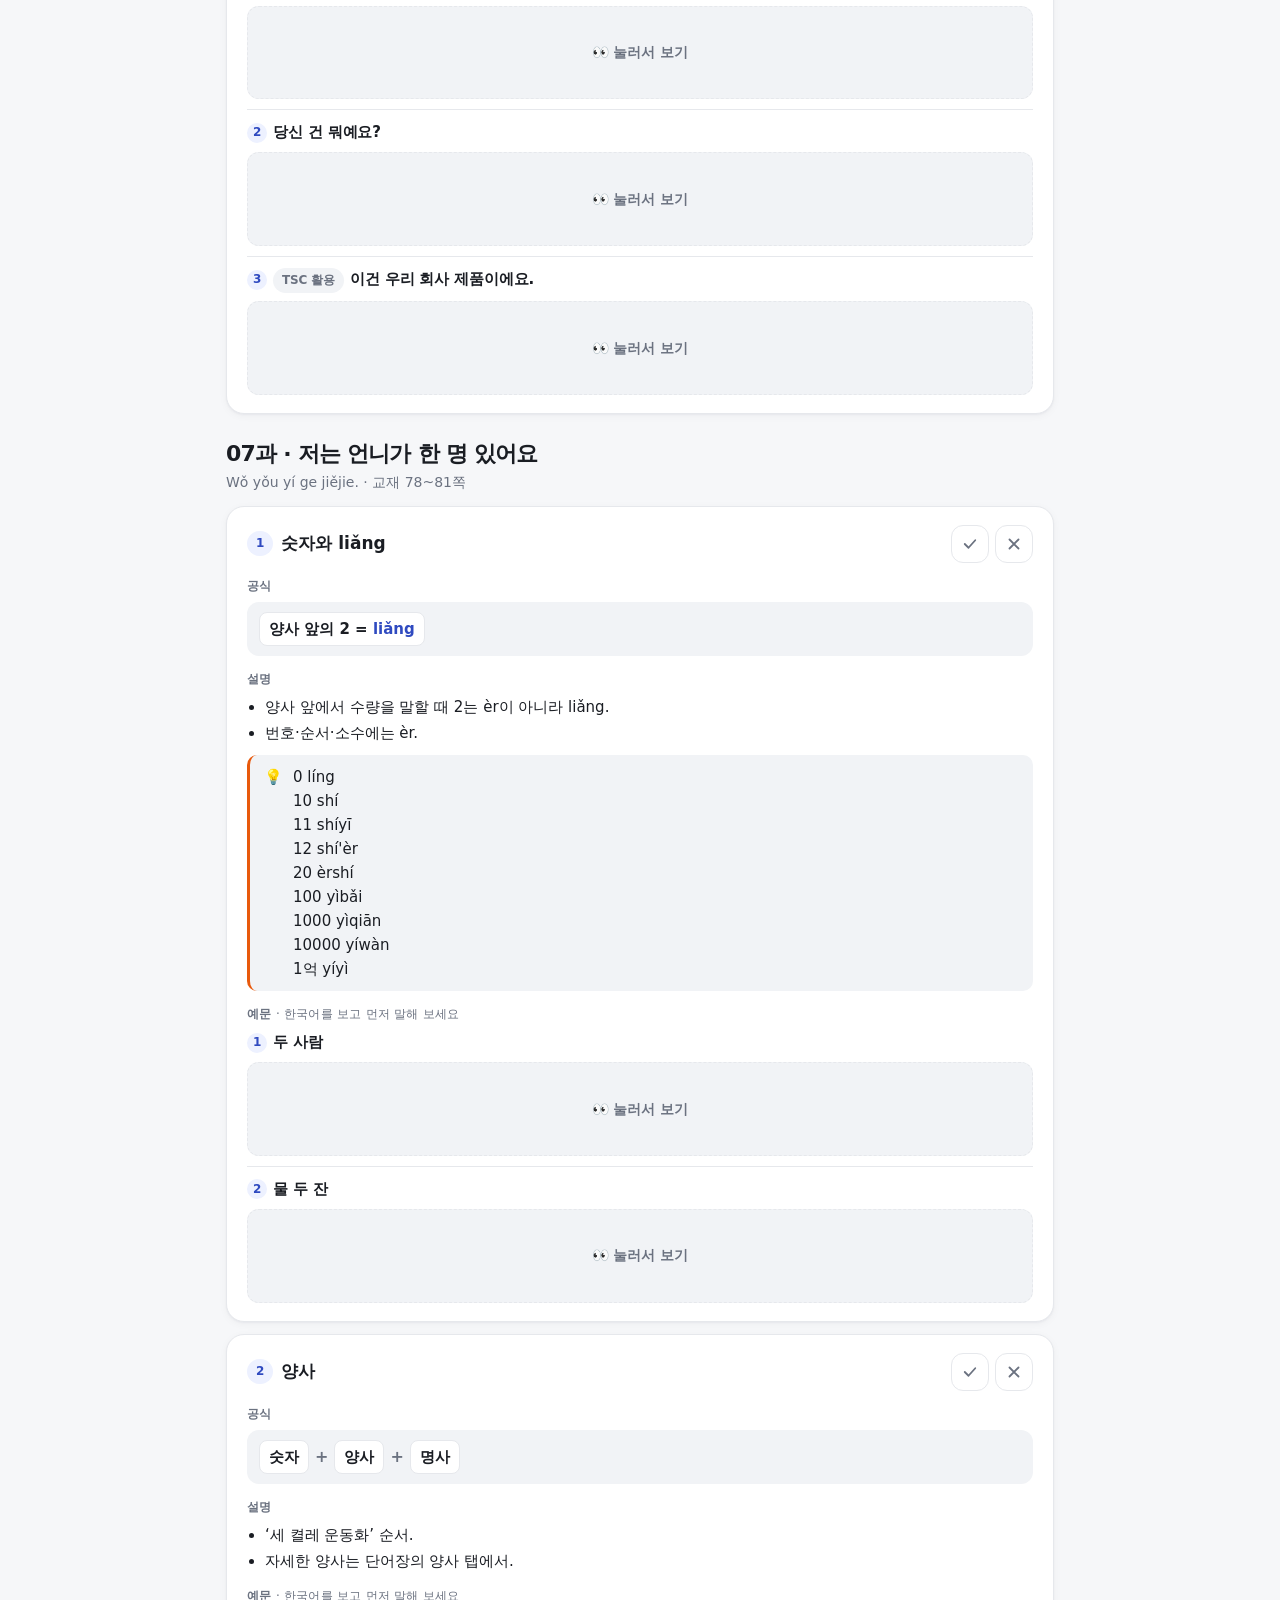
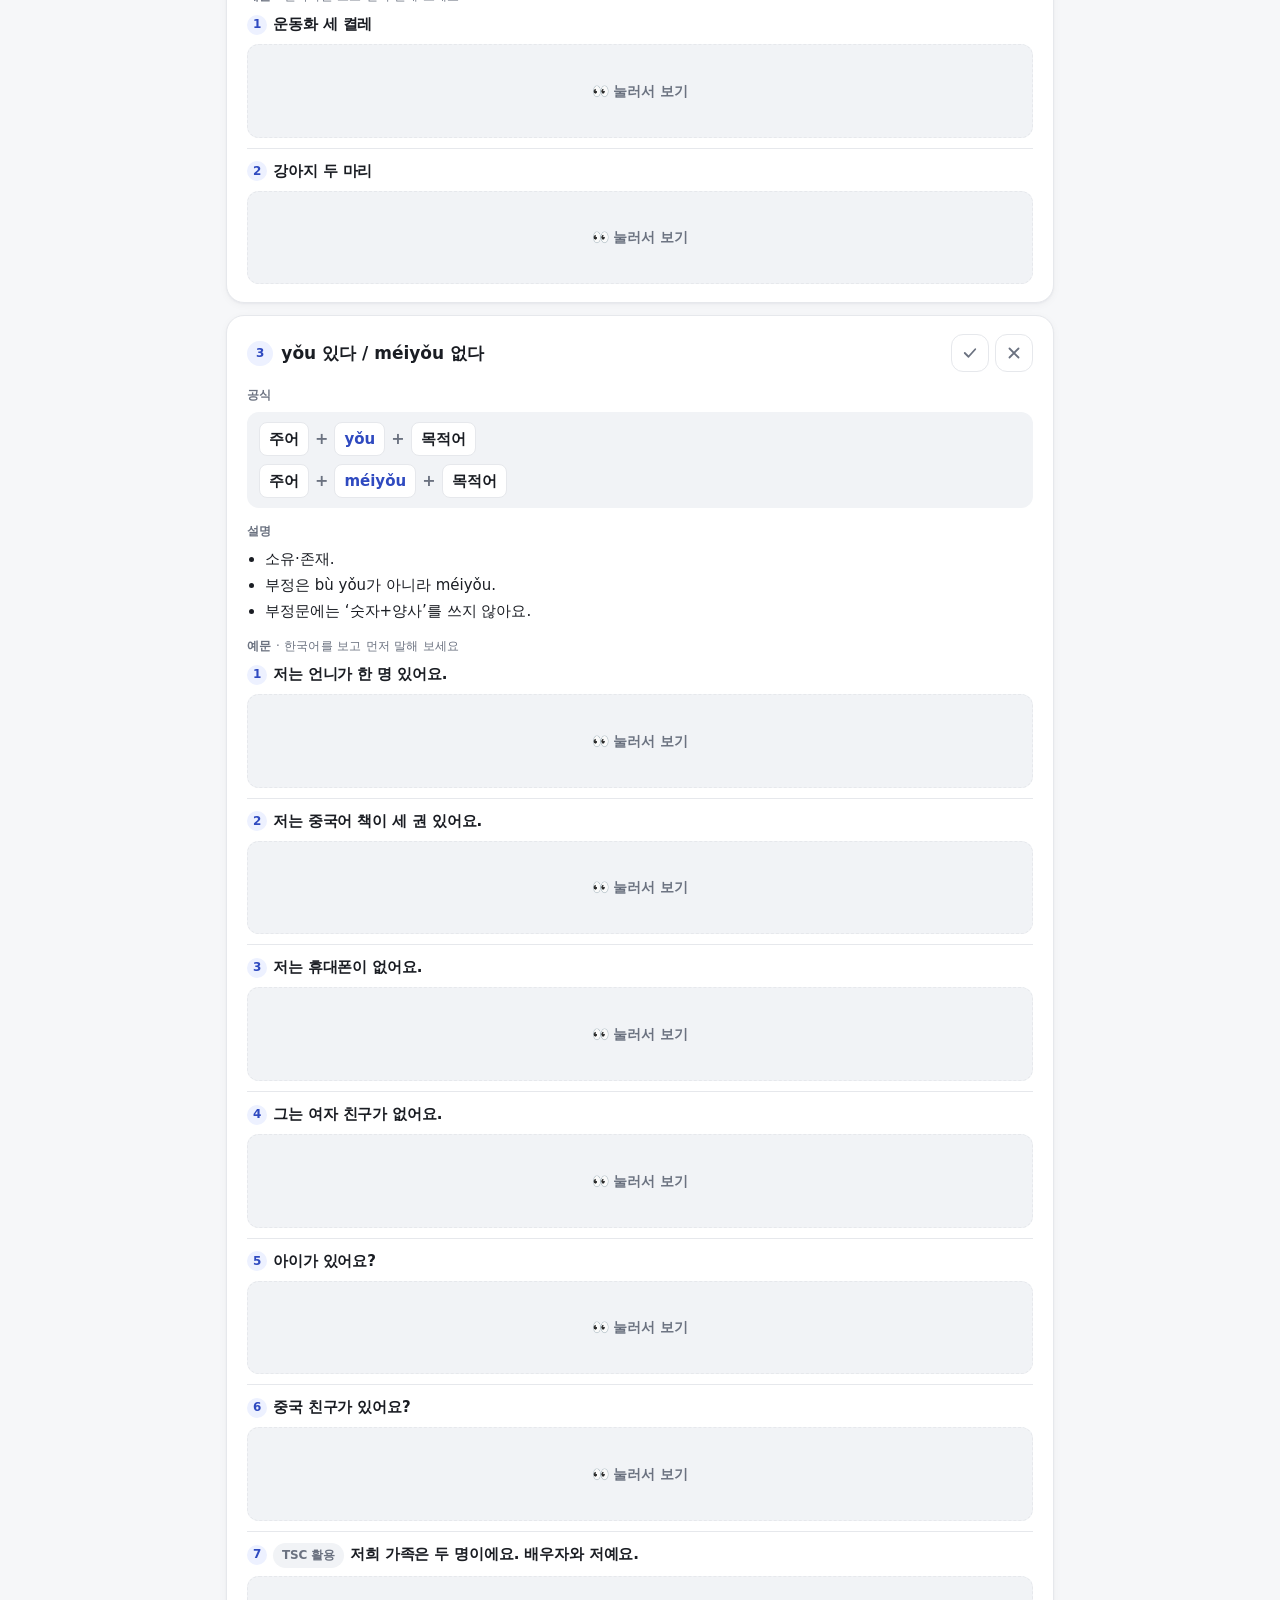
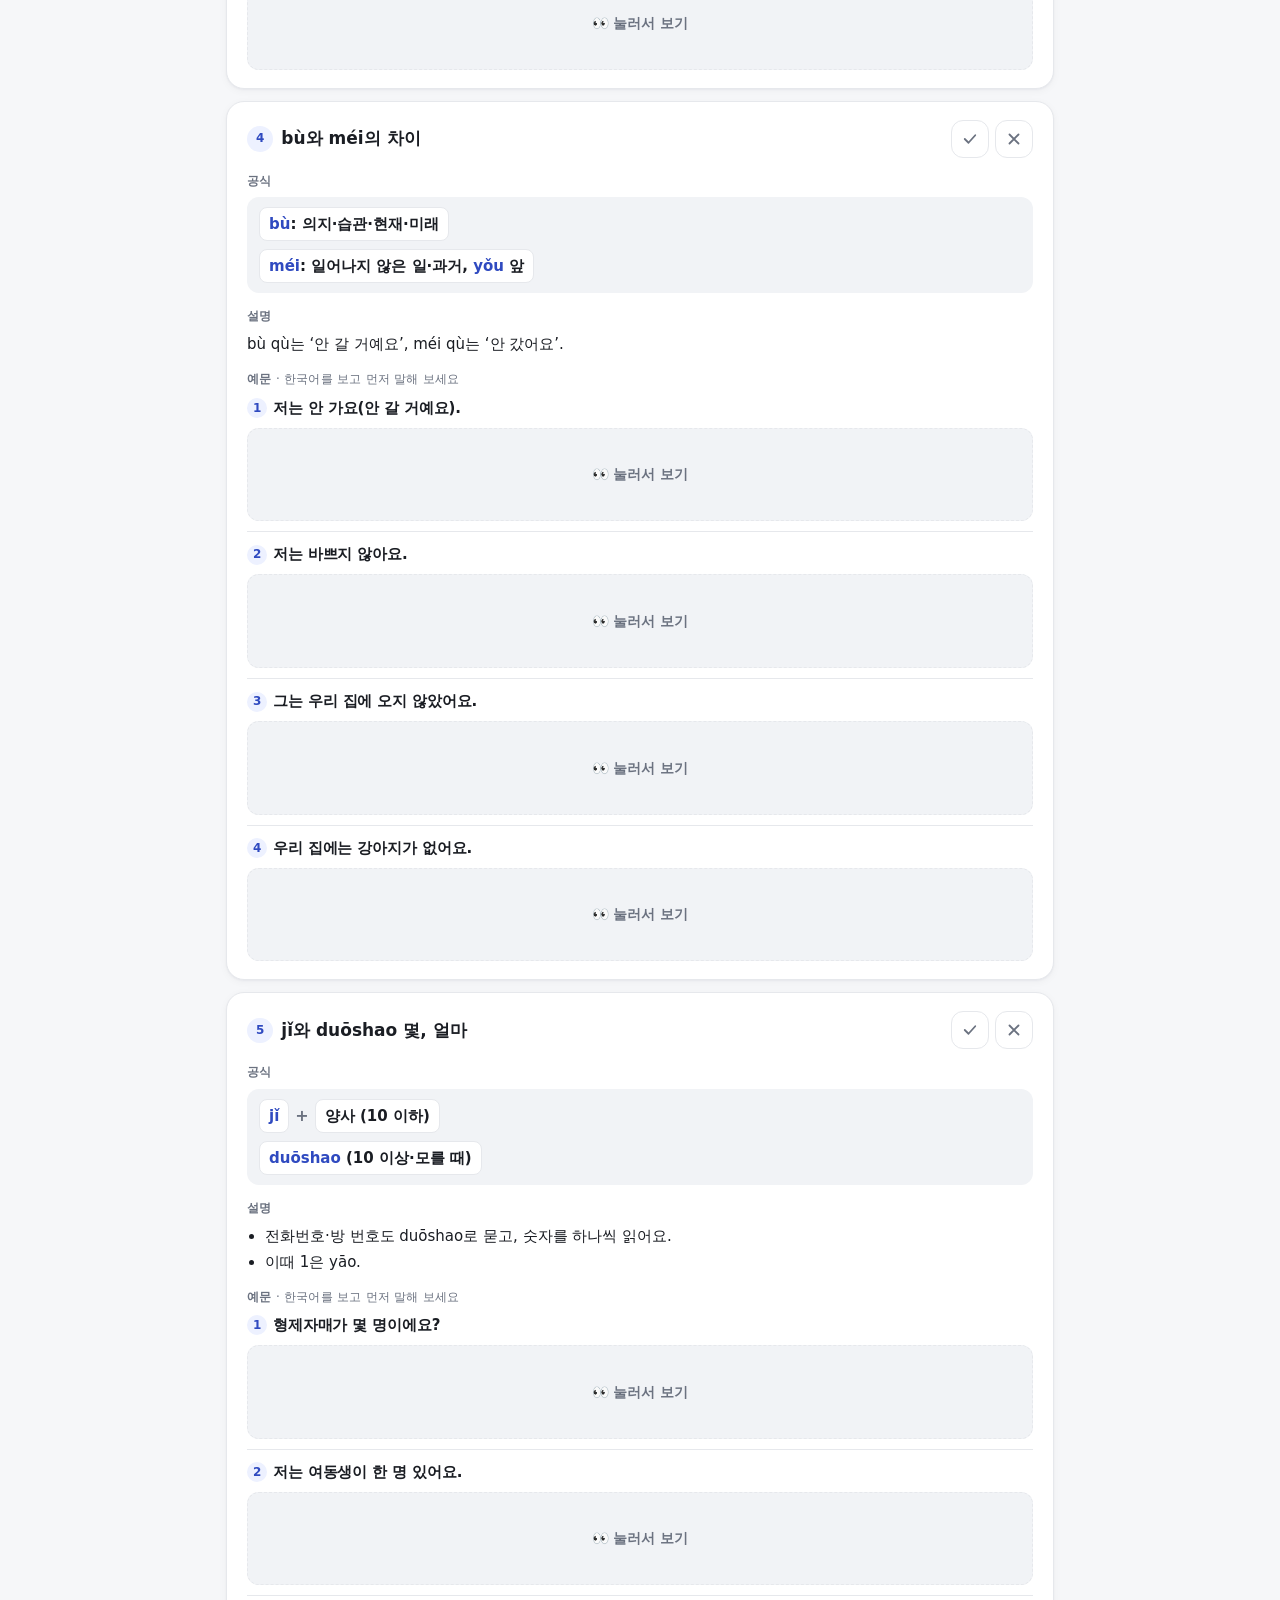
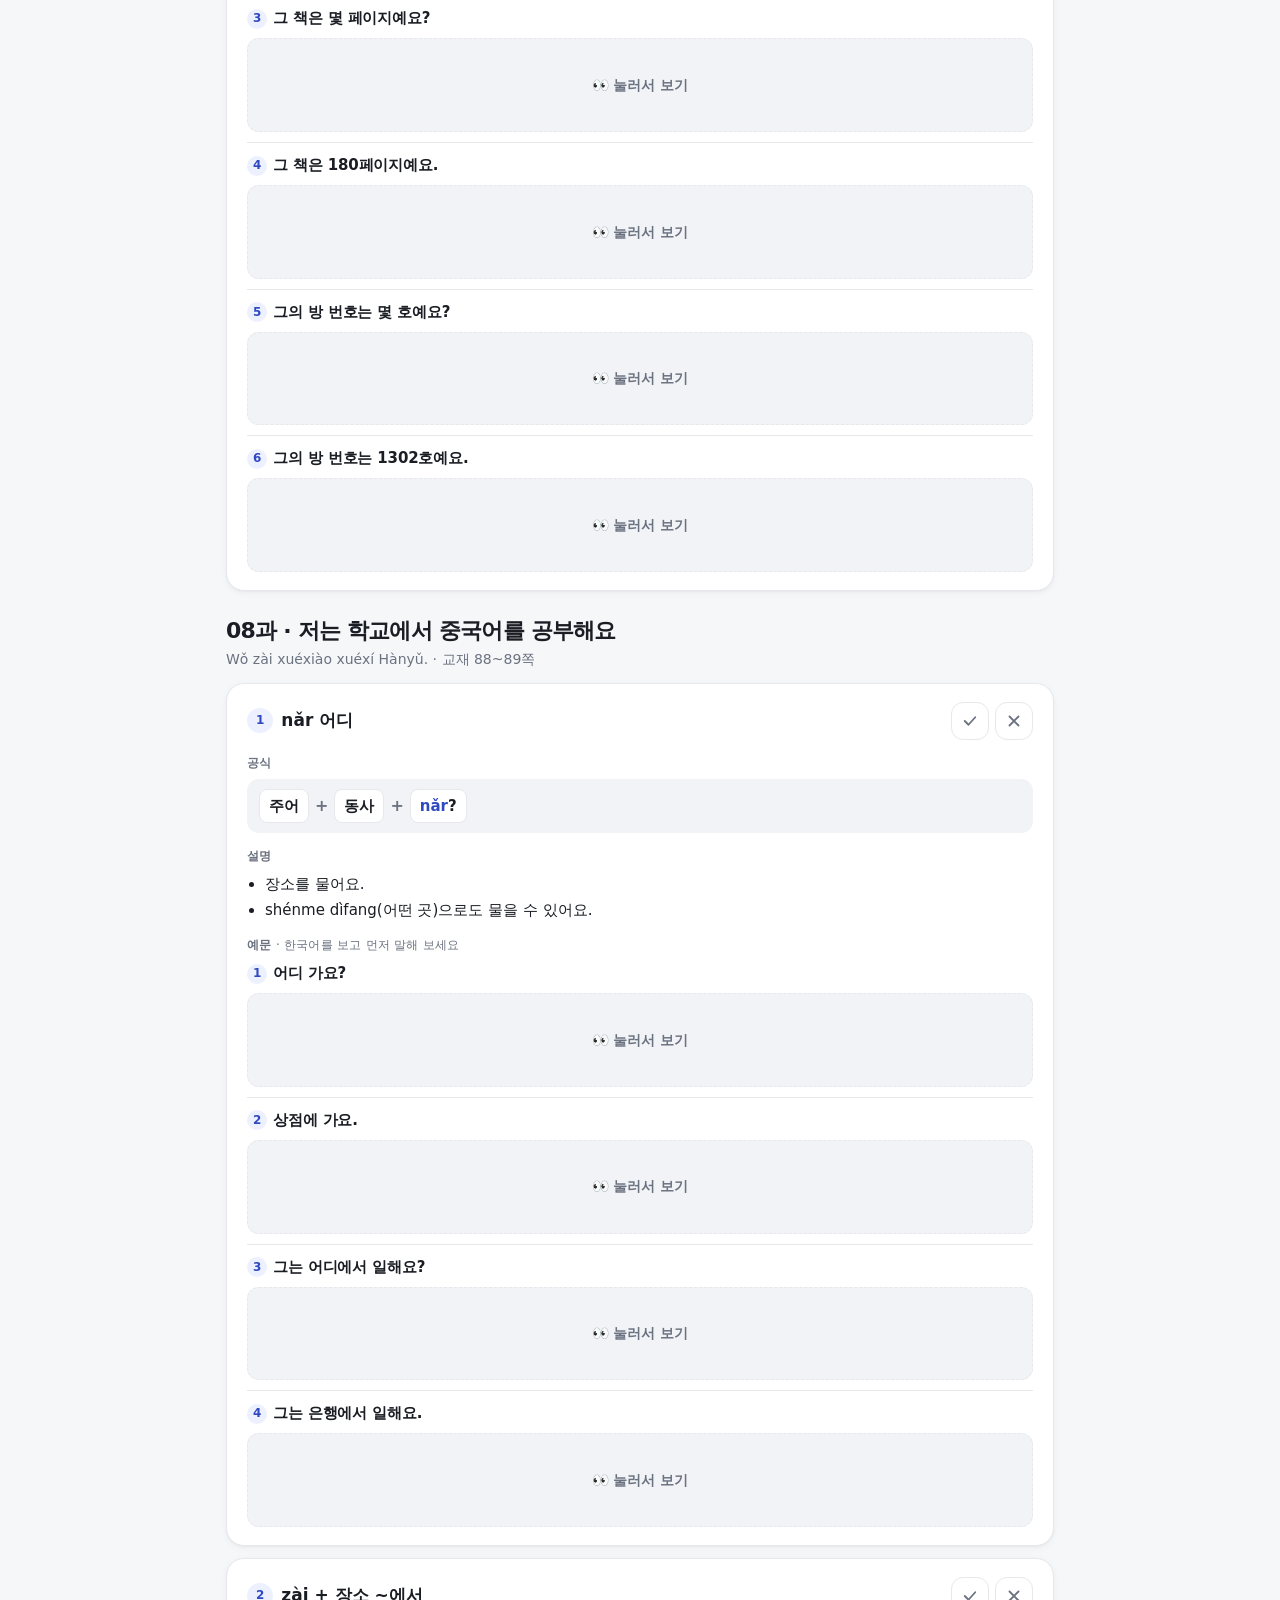
==== commit 7b6b8f93: "문법 카드 보기 개선: 공식은 칸·줄로 나누고 병음은 파란 글씨, 설명은 줄마다, 예문은 번호와 핵심어 강조, HSK 등급 표시 Co-Authored-By: Claude Opus " ====
--- a/grammar/index.html
+++ b/grammar/index.html
@@ -12,6 +12,24 @@
 <script src="../vocab/measure.js"></script>
 <script src="../vocab/lexpick.js"></script>
 <script src="data.js"></script>
+<style>
+.gsec{font-size:12px;font-weight:700;letter-spacing:.02em;color:var(--muted);margin:14px 0 6px}
+.gf{background:var(--surface-2);border-radius:12px;padding:10px 12px;display:grid;gap:8px}
+.gf-line{display:flex;flex-wrap:wrap;align-items:center;gap:6px}
+.gf-box{background:var(--surface);border:1px solid var(--line);border-radius:8px;padding:4px 9px;font-weight:600;font-size:15px}
+.gf-plus{color:var(--muted);font-weight:700}
+.gf-list{display:flex;flex-wrap:wrap;gap:6px}
+.gf-list span{background:var(--surface);border:1px solid var(--line);border-radius:8px;padding:4px 9px;font-size:14px}
+.gk{color:var(--brand-text);font-weight:700}
+.gd{margin:0;padding-left:18px;font-size:15px;line-height:1.6}
+.gd li+li{margin-top:2px}
+.gd1{margin:0;font-size:15px;line-height:1.6}
+.gex{border-top:1px solid var(--line);padding-top:10px;margin-top:10px}
+.gsec+.gex{border-top:0;padding-top:0;margin-top:0}
+.gex .ko{margin:0 0 2px;font-size:15px;font-weight:600}
+.gnum{display:inline-flex;align-items:center;justify-content:center;width:20px;height:20px;border-radius:50%;background:var(--brand-soft);color:var(--brand-text);font-size:12px;font-weight:700;margin-right:6px;vertical-align:1px}
+.tw.gkey{background:var(--brand-soft);box-shadow:inset 0 -2px 0 var(--brand);border-radius:4px 4px 0 0;padding:0 3px;font-weight:700}
+</style>
 </head>
 <body class="has-bottom">
 <main class="wrap">
@@ -68,13 +86,38 @@
 
 /* ===== 문법 카드 ===== */
 const exRow = e => '<div style="margin-top:10px"><p class="ko" style="margin:0;font-size:15px">' + (e.tsc ? '<span class="badge accent" style="margin-right:6px">TSC 활용</span>' : '') + esc(e.ko) + '</p>' + T.revealHTML(T.sayHTML(e)) + '</div>';
+/* 공식: ' / '는 줄 바꿈, ' + '는 칸으로 나누고 병음은 파란 글씨, ' · '는 목록 */
+const PYR = /([A-Za-zāáǎàēéěèīíǐìōóǒòūúǔùǚǜü'][A-Za-zāáǎàēéěèīíǐìōóǒòūúǔùǚǜü'…]*(?:\s+[a-zāáǎàēéěèīíǐìōóǒòūúǔùǚǜü'…]+)*)/g;
+const pyHi = t => esc(t).replace(PYR, '<b class="gk">$1</b>');
+function formulaHTML(f){
+  return f.split(' / ').map(line => {
+    if (line.includes(' · ')) return '<div class="gf-list">' + line.split(' · ').map(x => '<span>' + pyHi(x) + '</span>').join('') + '</div>';
+    return '<div class="gf-line">' + line.split(' + ').map(x => '<span class="gf-box">' + pyHi(x) + '</span>').join('<span class="gf-plus">+</span>') + '</div>';
+  }).join('');
+}
+const descHTML = d => { d = d.replace(/\s*\(HSK [^)]*\)/, ''); const ss = d.split(/(?<=\.)\s+(?=\S)/); return ss.length > 1 ? '<ul class="gd">' + ss.map(x => '<li>' + esc(x) + '</li>').join('') + '</ul>' : '<p class="gd1">' + esc(d) + '</p>'; };
+const tipHTML = t => '<div class="tip small"><span>💡</span><span>' + (t.includes(' · ') ? t.split(' · ').map(esc).join('<br>') : esc(t)) + '</span></div>';
+const keysOf = f => [...new Set((f.match(/[a-zāáǎàēéěèīíǐìōóǒòūúǔùǚü']{2,}/gi) || []).map(x => x.toLowerCase()))];
 function pcard(p, n){
   const s = T.markState('gr', p.id);
-  return '<article class="card' + (s ? ' ' + s : '') + '" data-id="' + p.id + '"><div class="card-head"><span class="badge">' + n + '</span><span class="label" style="color:var(--ink);font-size:16px;flex:1">' + esc(p.t) + '</span>' + T.markBtns('gr', p.id) + '</div>' +
-    '<p style="font-size:17px;font-weight:650;margin:0 0 4px;color:var(--brand-text)">' + esc(p.f) + '</p><p class="small muted" style="margin:0">' + esc(p.d) + '</p>' +
-    (p.tip ? '<div class="tip small"><span>💡</span><span>' + esc(p.tip) + '</span></div>' : '') +
-    p.ex.map(exRow).join('') +
-    (p.fix ? '<p class="small muted" style="margin:10px 0 0">✏️ 사전 표기로 고침 — ' + esc(p.fix) + '</p>' : '') + '</article>';
+  return '<article class="card gcard' + (s ? ' ' + s : '') + '" data-id="' + p.id + '" data-keys="' + esc(keysOf(p.f).join(' ')) + '"><div class="card-head"><span class="badge">' + n + '</span><span class="label" style="color:var(--ink);font-size:17px;flex:1">' + esc(p.t) + ((p.d.match(/\(HSK ([^)]*)\)/) || [])[1] ? ' <span class="badge" style="font-size:11px;vertical-align:2px">HSK ' + esc(p.d.match(/\(HSK ([^)]*)\)/)[1]) + '</span>' : '') + '</span>' + T.markBtns('gr', p.id) + '</div>' +
+    '<div class="gsec">공식</div><div class="gf">' + formulaHTML(p.f) + '</div>' +
+    '<div class="gsec">설명</div>' + descHTML(p.d) +
+    (p.tip ? tipHTML(p.tip) : '') +
+    '<div class="gsec">예문 <span class="muted" style="font-weight:500">· 한국어를 보고 먼저 말해 보세요</span></div>' +
+    p.ex.map((e, i) => '<div class="gex"><p class="ko"><span class="gnum">' + (i + 1) + '</span>' + (e.tsc ? '<span class="badge accent" style="margin-right:6px">TSC 활용</span>' : '') + esc(e.ko) + '</p>' + T.revealHTML(T.sayHTML(e)) + '</div>').join('') +
+    (p.fix ? '<p class="small muted" style="margin:12px 0 0">✏️ 사전 표기로 고침 — ' + esc(p.fix) + '</p>' : '') + '</article>';
+}
+/* 예문 속 공식 단어(핵심어)를 파란 바탕으로 */
+const SUFFIX = ['guo', 'le', 'men', 'de'];
+function markKeys(){
+  view.querySelectorAll('.gcard').forEach(c => {
+    const keys = (c.dataset.keys || '').split(' ').filter(Boolean); if (!keys.length) return;
+    c.querySelectorAll('.say .py .tw').forEach(t => {
+      const w = t.textContent.toLowerCase().replace(/\s*\([^)]*\)/g, '').replace(/[,.?!]/g, '').trim();
+      if (keys.includes(w) || w.split(' ').some(x => keys.includes(x)) || keys.some(k => SUFFIX.includes(k) && w.length > k.length && w.endsWith(k) && k !== 'de')) t.classList.add('gkey');
+    });
+  });
 }
 const wrongN = list => list.filter(p => T.markState('gr', p.id) === 'wrong').length;
 const filt = list => onlyWrong ? list.filter(p => T.markState('gr', p.id) === 'wrong') : list;
@@ -95,6 +138,7 @@
   });
   if (!any) h += onlyWrong ? T.emptyWrong : '';
   view.innerHTML = h;
+  markKeys();
 }
 function viewExtra(){
   const ps = filt(G.extra);
@@ -102,6 +146,7 @@
     '<h2 style="margin-top:18px">추가 문법 <span class="badge accent" style="vertical-align:3px">교재 밖</span></h2><p class="small muted">교재에는 없지만 3급 답변에 꼭 쓰는 HSK 2~3급 기본 문법이에요. 예문은 새로 만든 문장이에요. 3부분 패턴 탭의 추가 패턴(guo, rúguǒ … jiù, xiān … ránhòu, yǐjīng … le)도 함께 보세요.</p>' +
     '<div class="chips">' + T.wrongToggle(onlyWrong, wrongN(G.extra)) + '</div>' +
     (ps.length ? ps.map(p => pcard(p, G.extra.indexOf(p) + 1)).join('') : T.emptyWrong);
+  markKeys();
 }
 function viewUp(){
   const book = filt(G.up.filter(p => !p.add)), add = filt(G.up.filter(p => p.add));
@@ -109,6 +154,7 @@
     (book.length ? '<h2 style="margin-top:18px">업그레이드 표현 공식</h2><p class="small muted">교재 156~159쪽. 이런 표현을 하나씩 섞으면 답변이 길고 자연스러워져요.</p>' + book.map((p, i) => pcard(p, G.up.indexOf(p) + 1)).join('') : '') +
     (add.length ? '<h2 style="margin-top:28px">추가 표현 <span class="badge accent" style="vertical-align:3px">교재 밖</span></h2><p class="small muted">4~5부분에서 점수를 올리는 연결 표현이에요(HSK 3~4급). 예문은 새로 만든 문장이에요.</p>' + add.map(p => pcard(p, G.up.indexOf(p) + 1)).join('') : '') +
     (!book.length && !add.length ? T.emptyWrong : '');
+  markKeys();
 }
 function viewMemo(){
   const rows = G.memo.flatMap(m => m.rows);
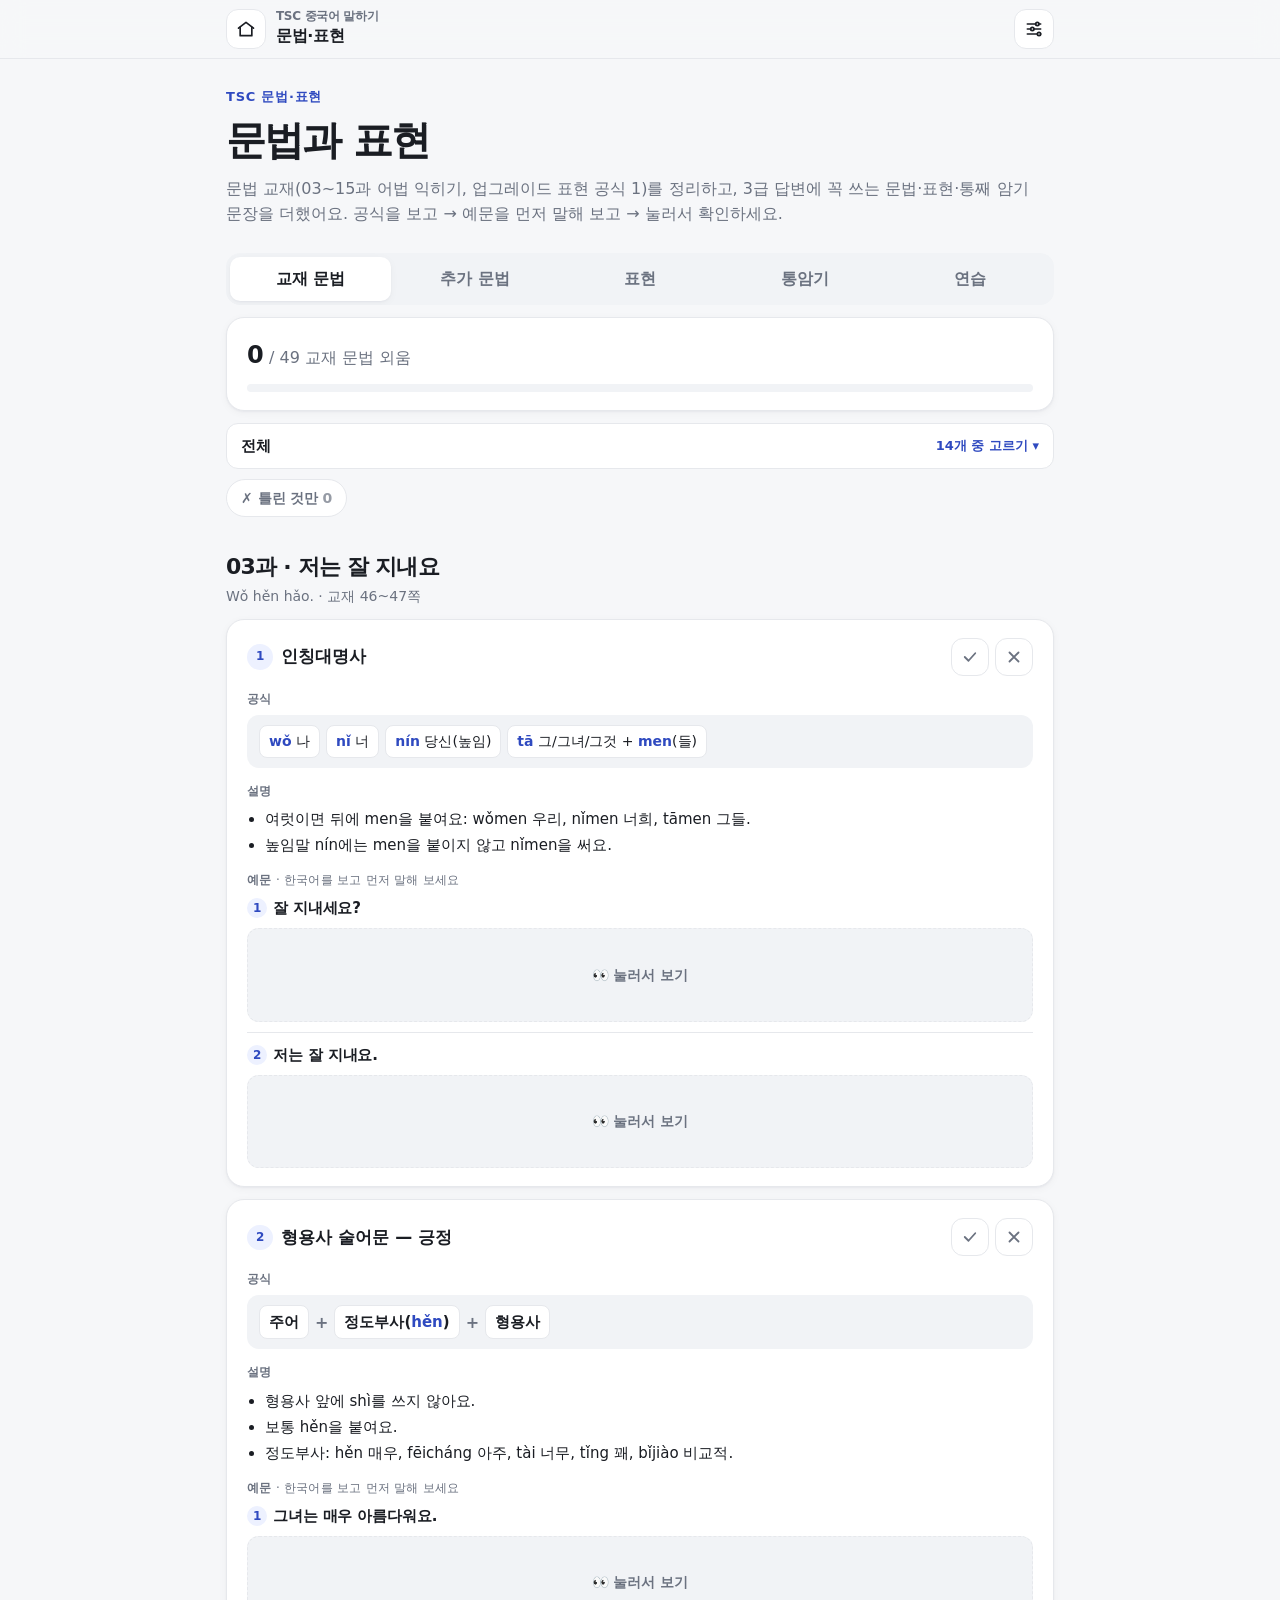
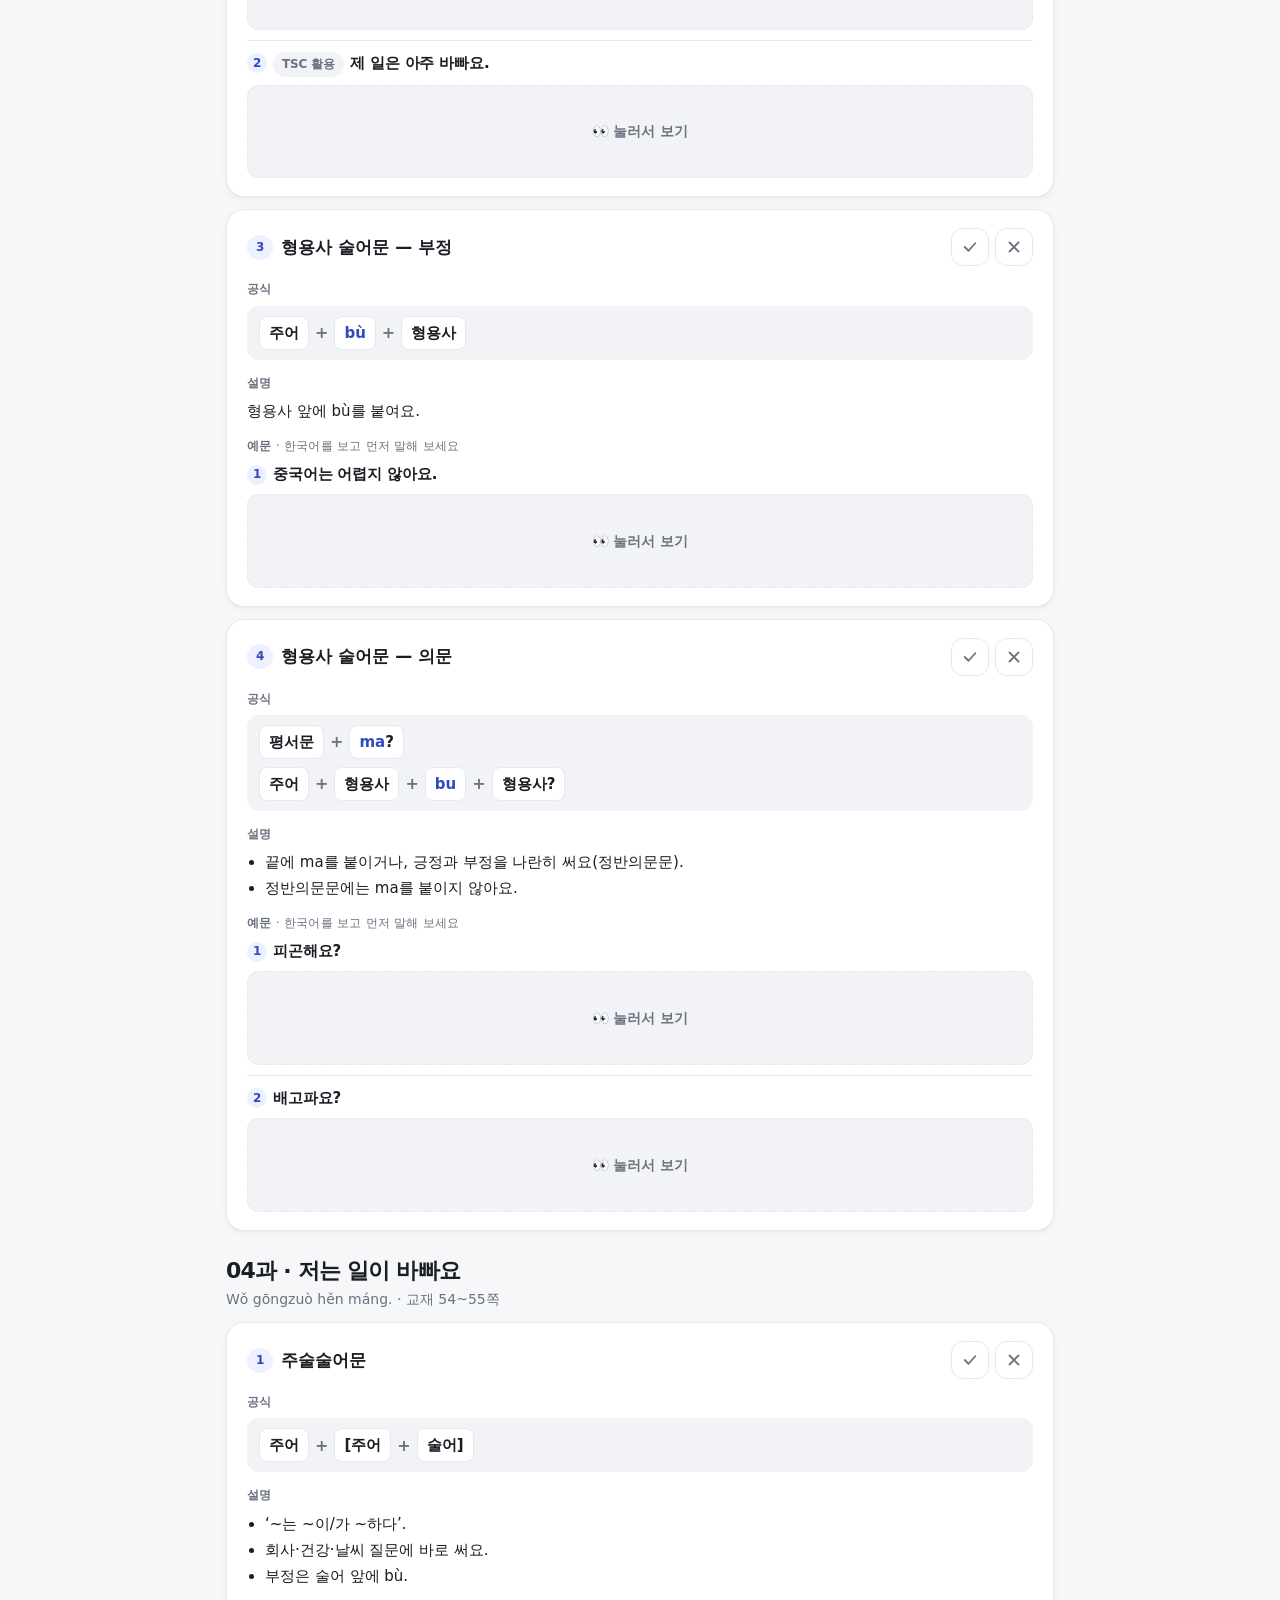
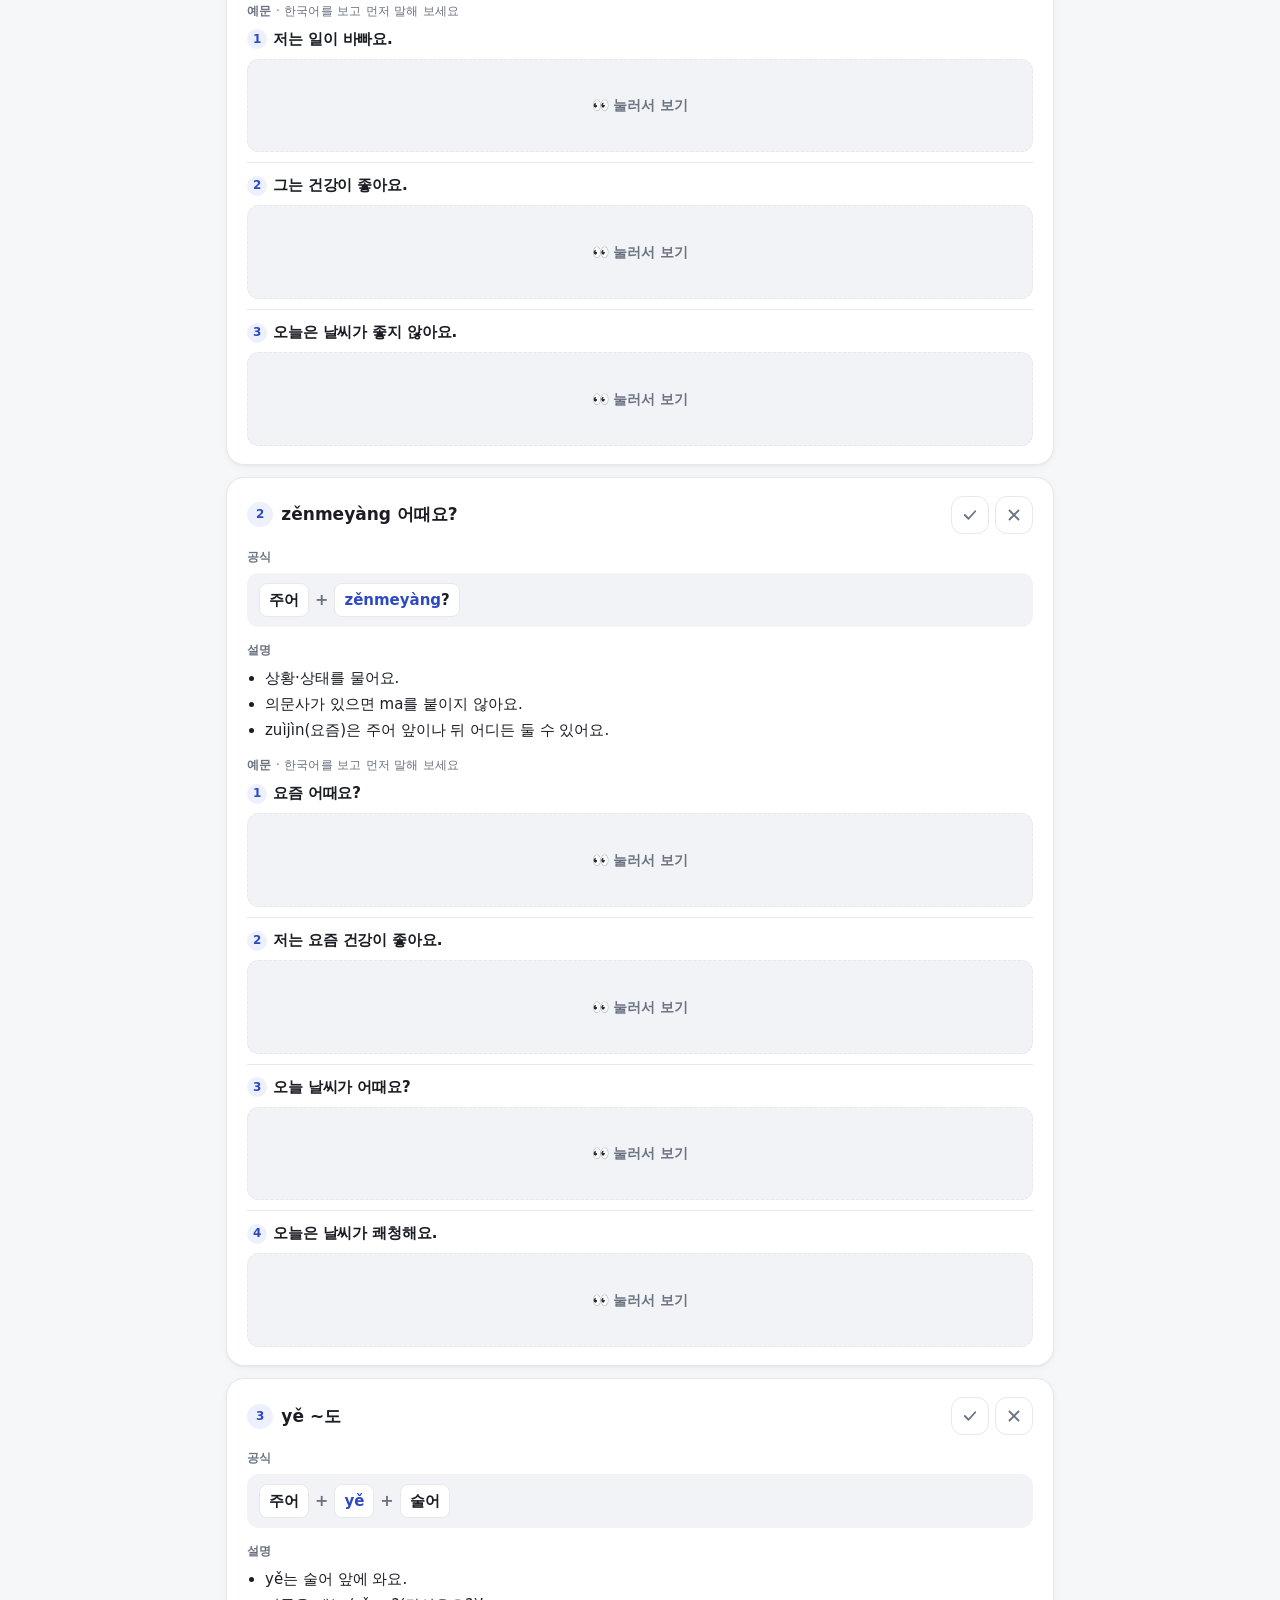
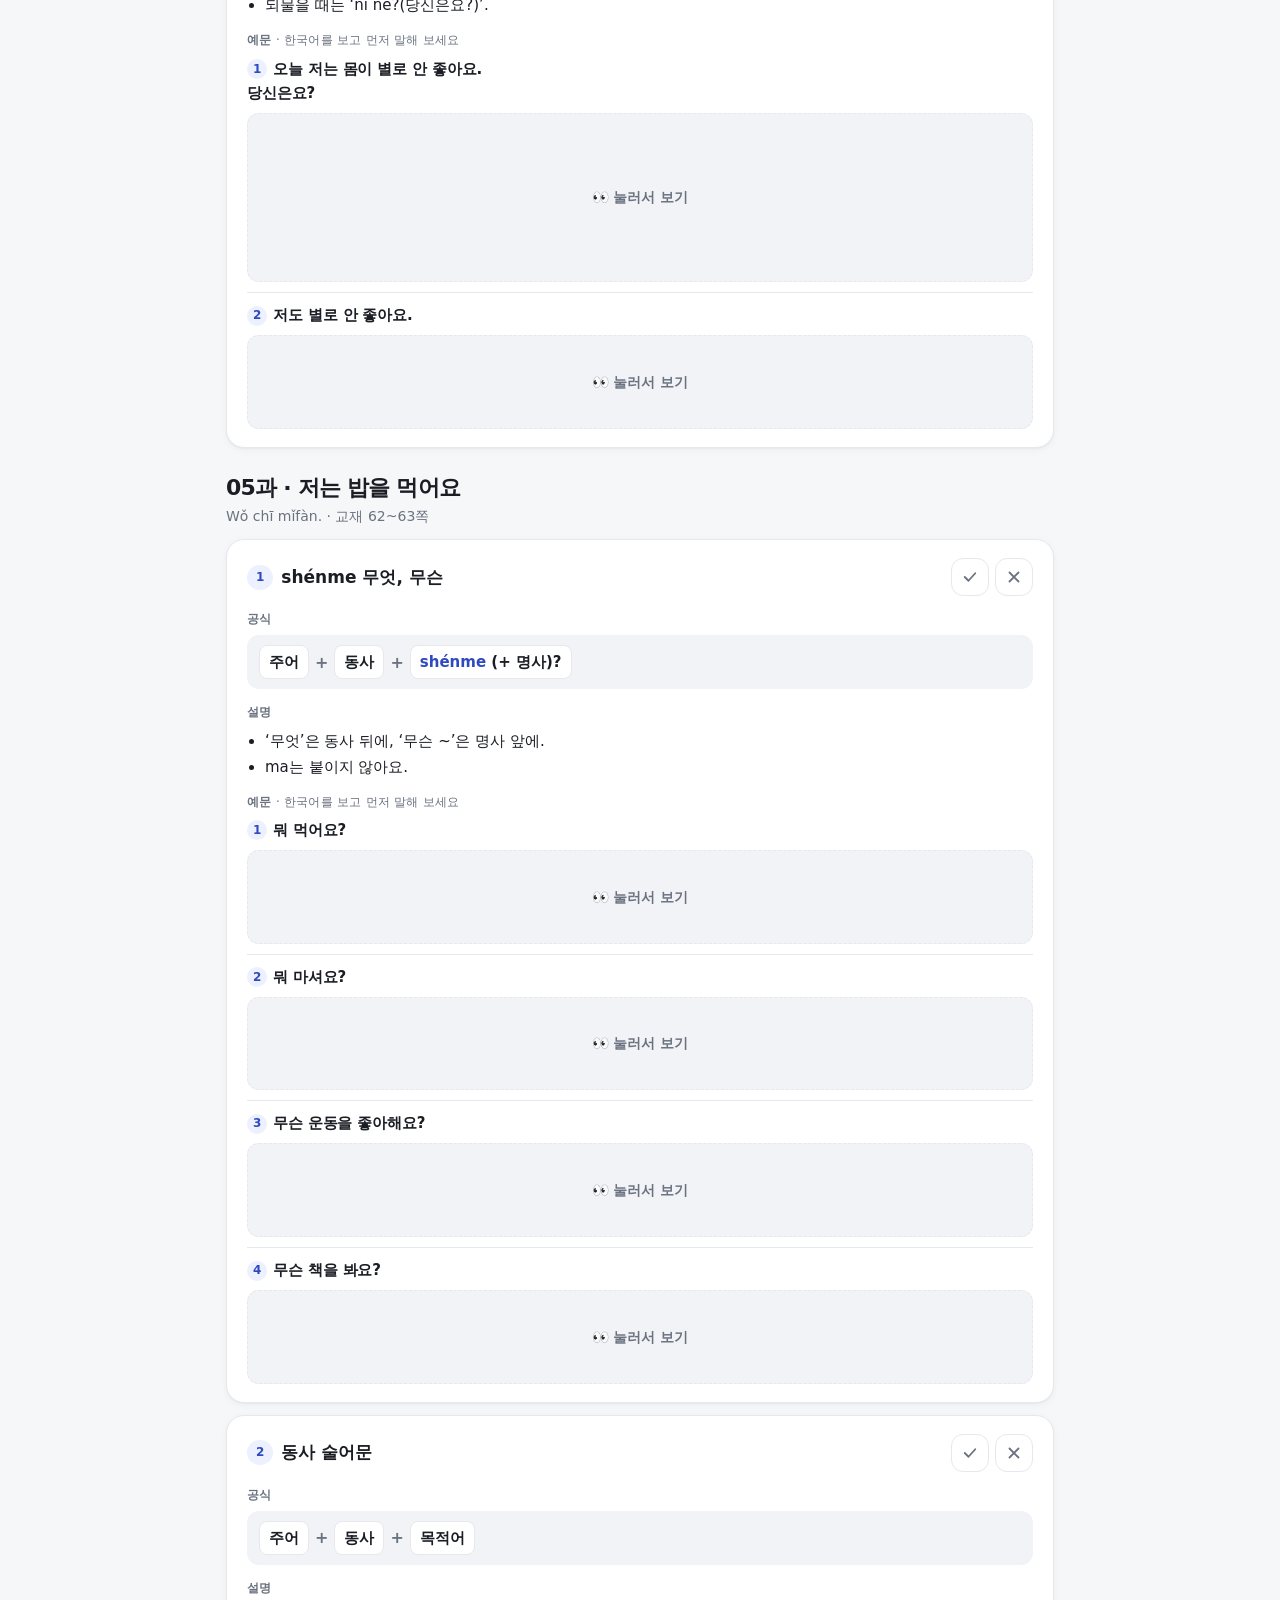
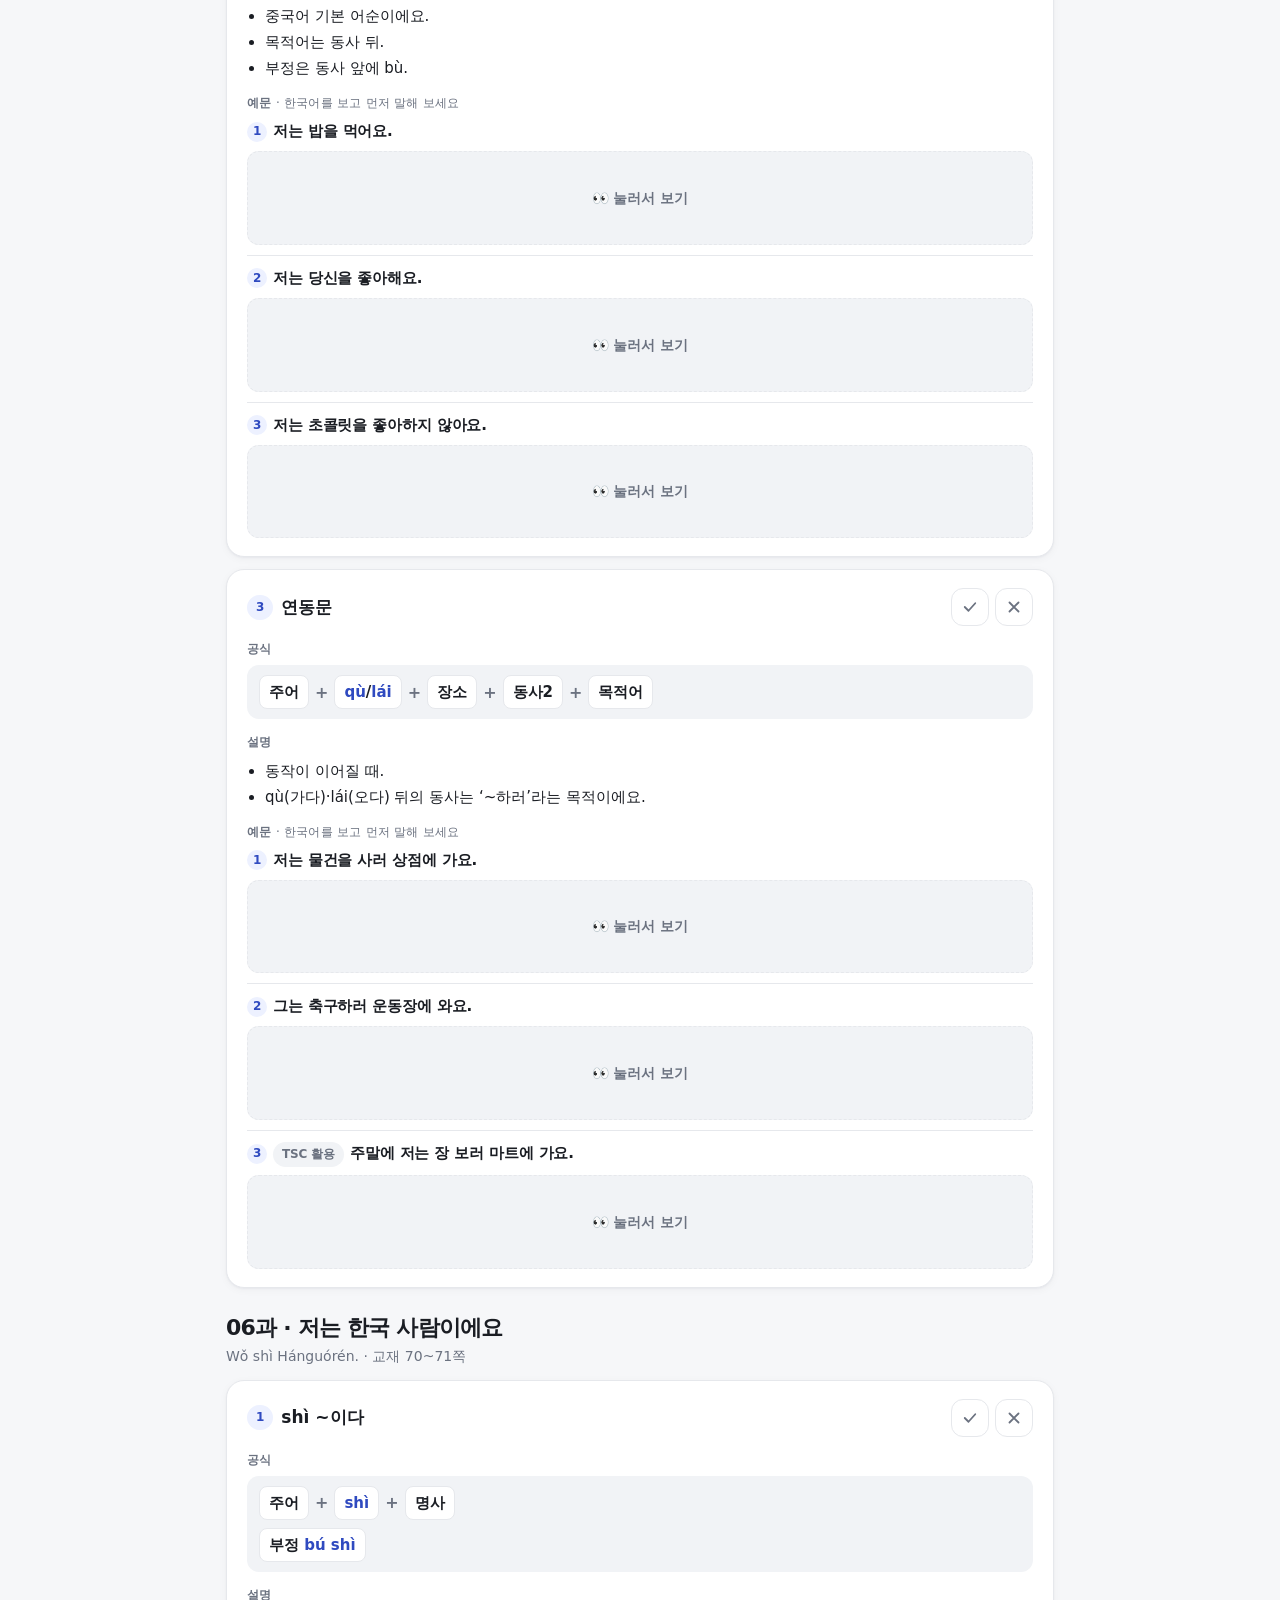
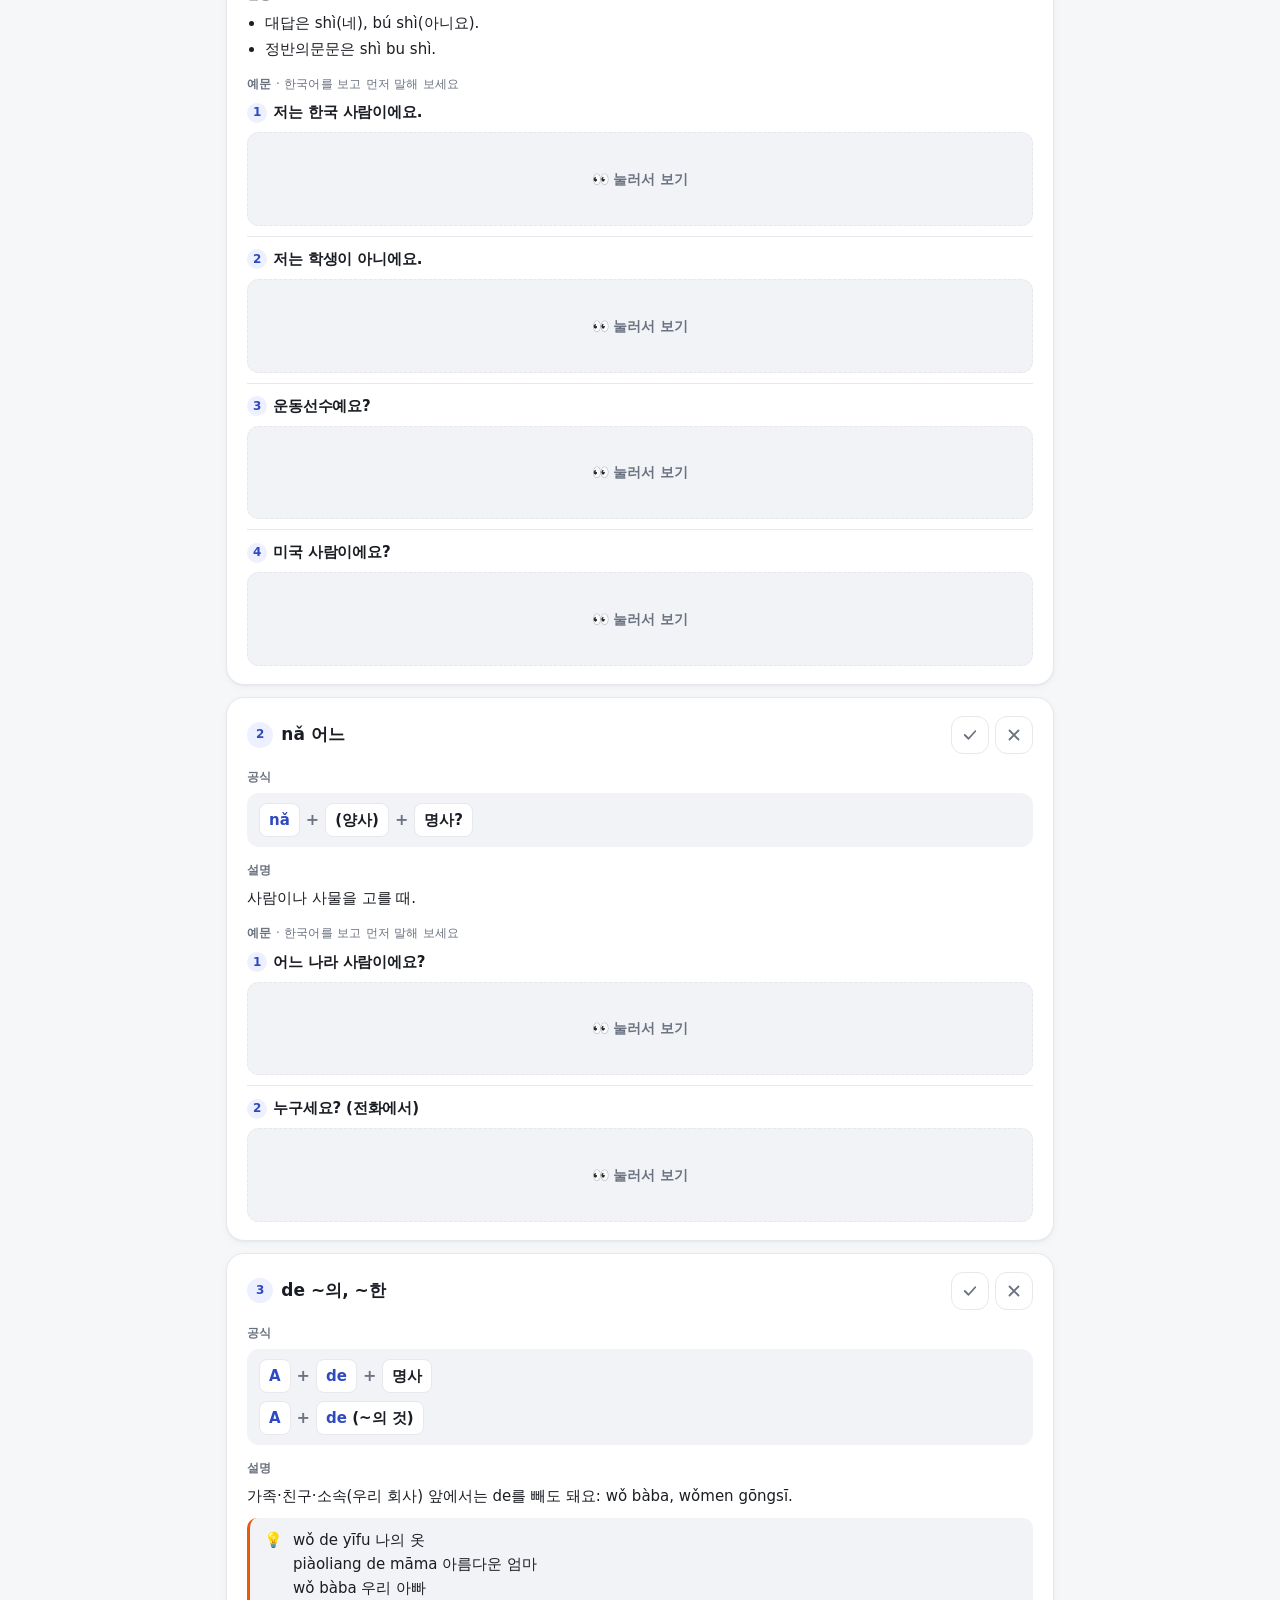
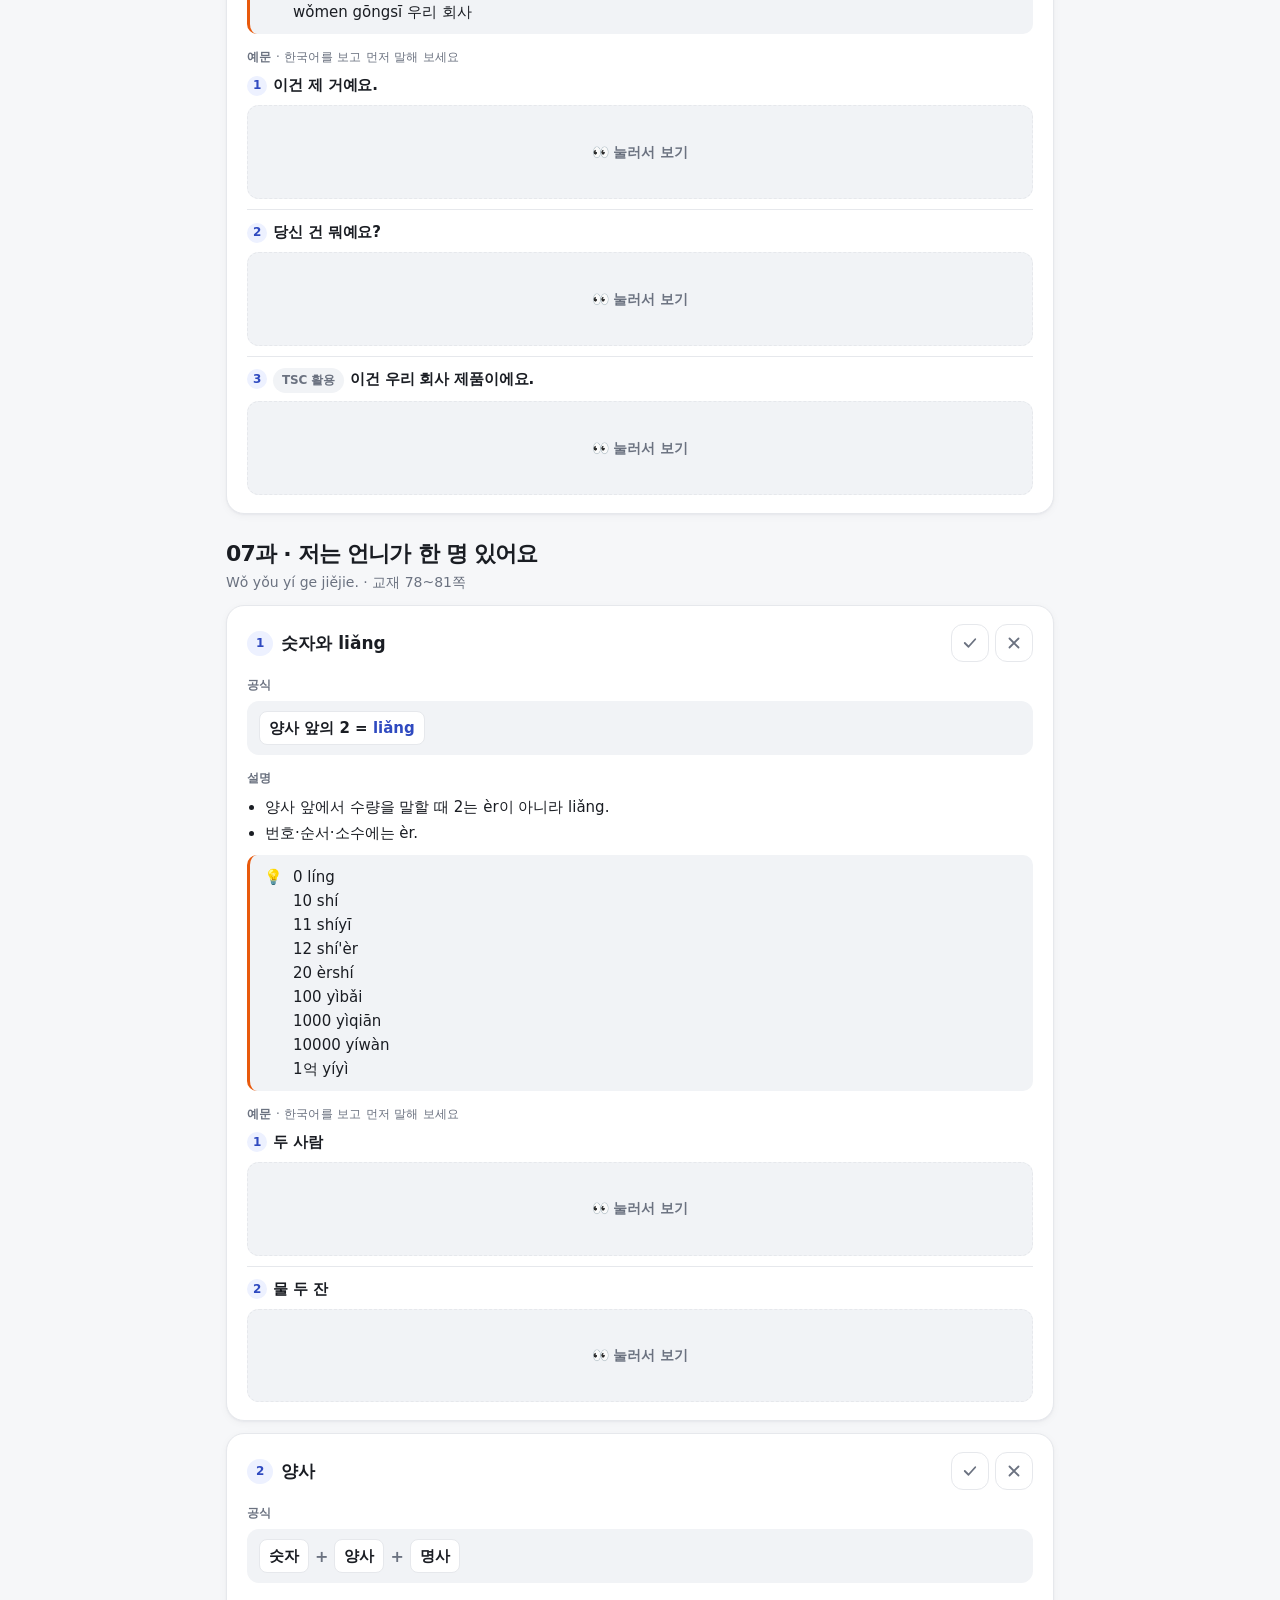
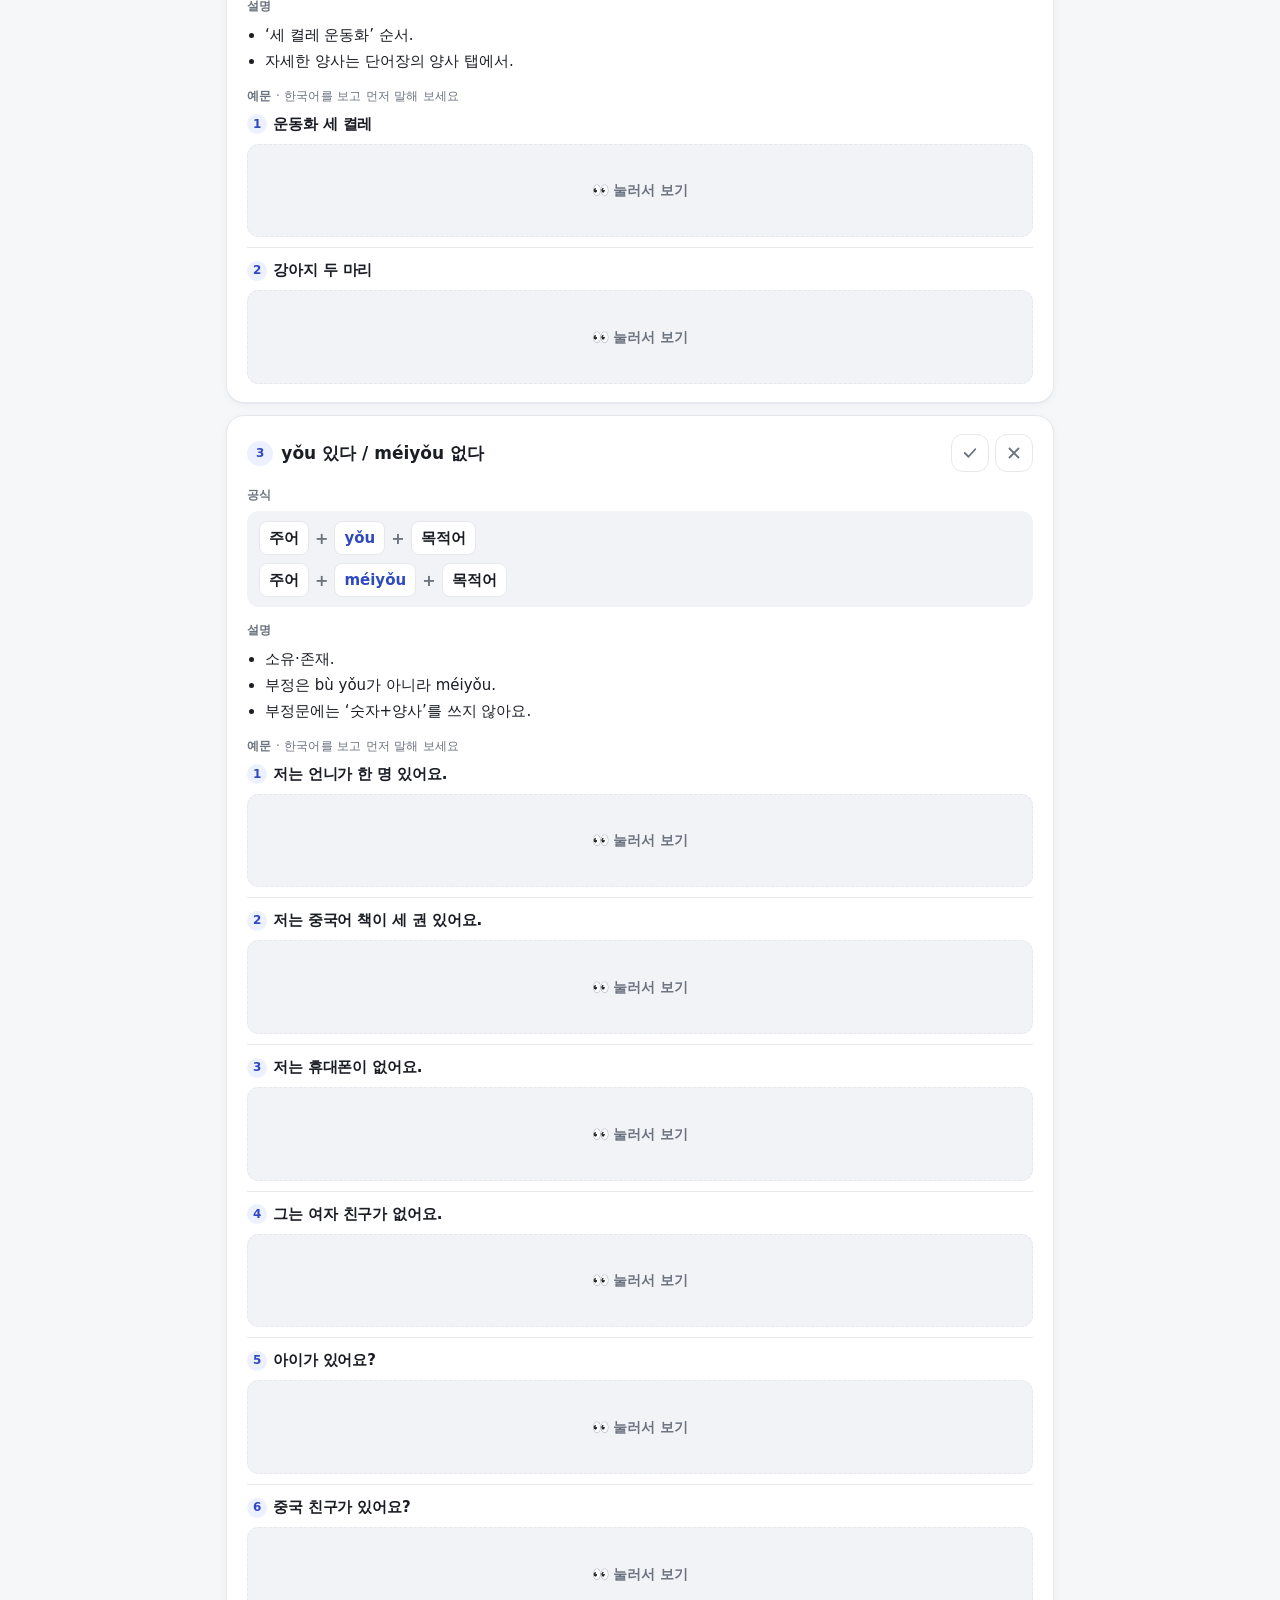
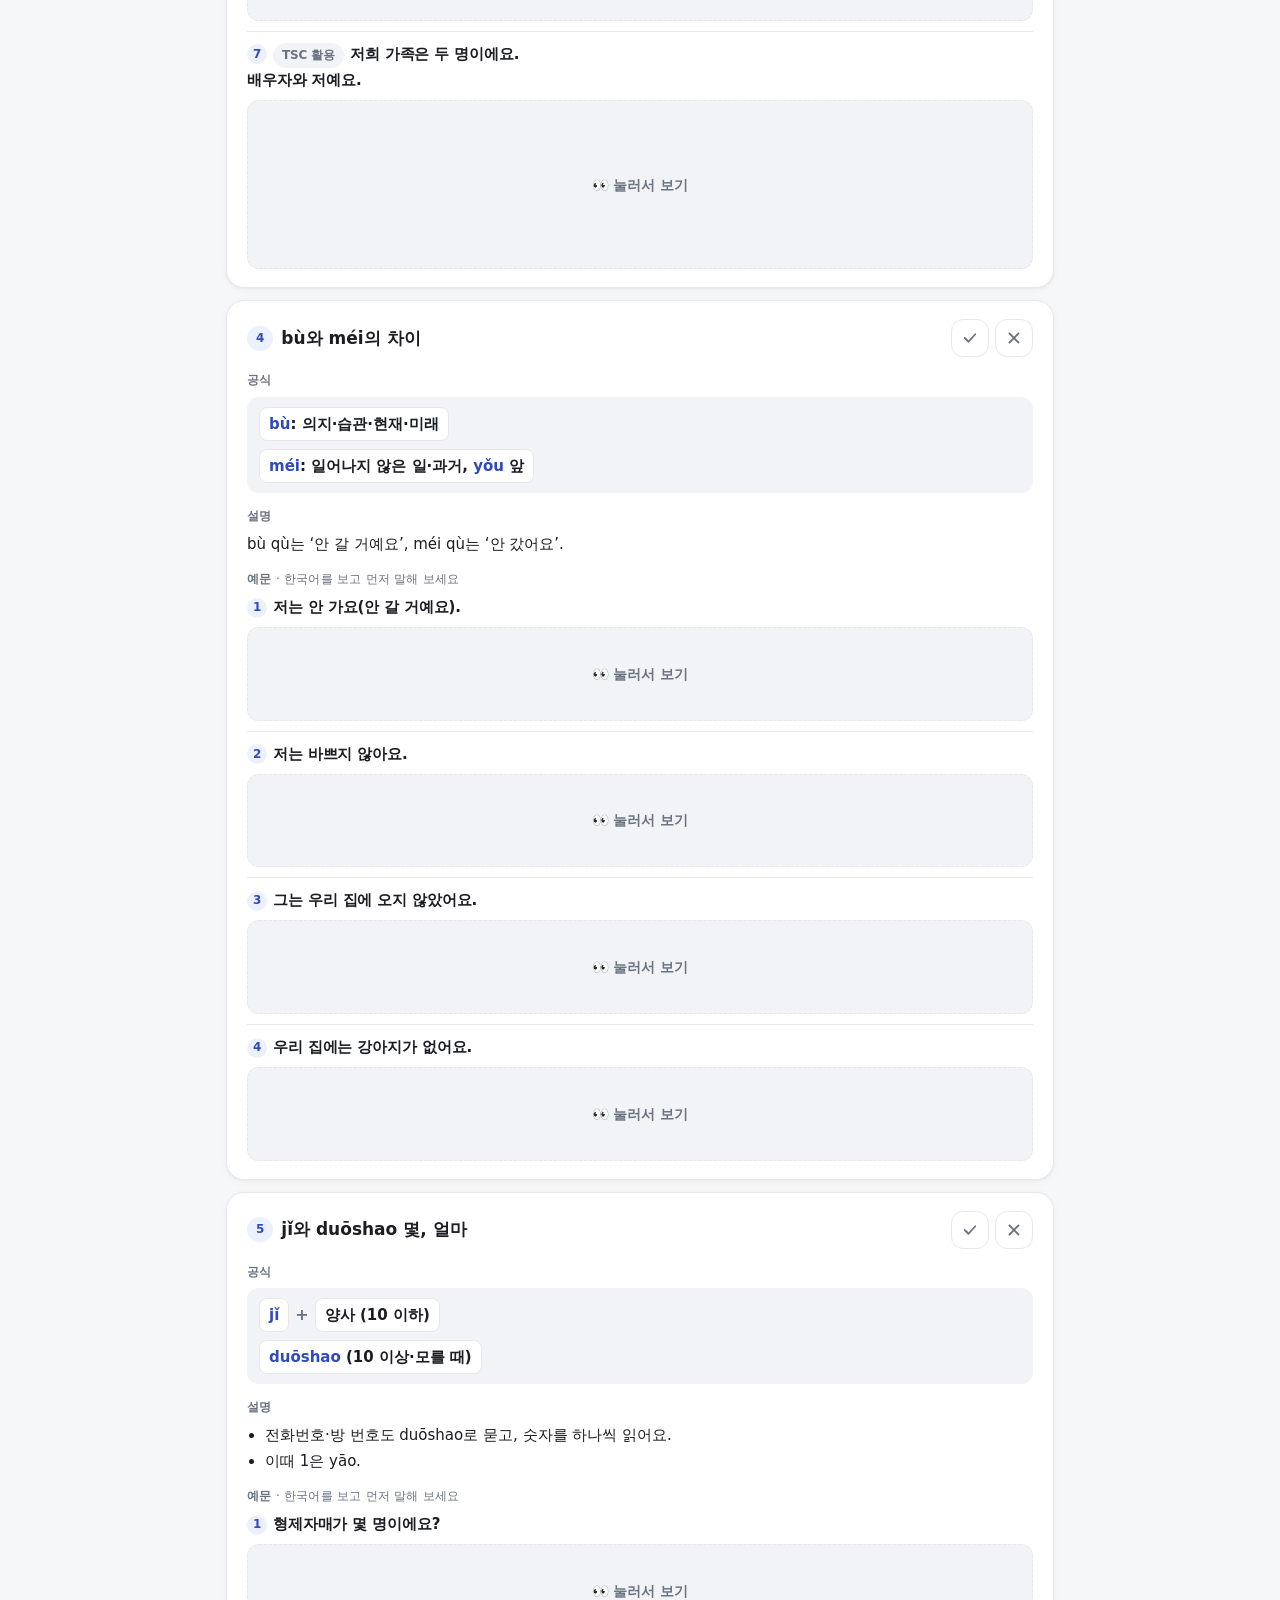
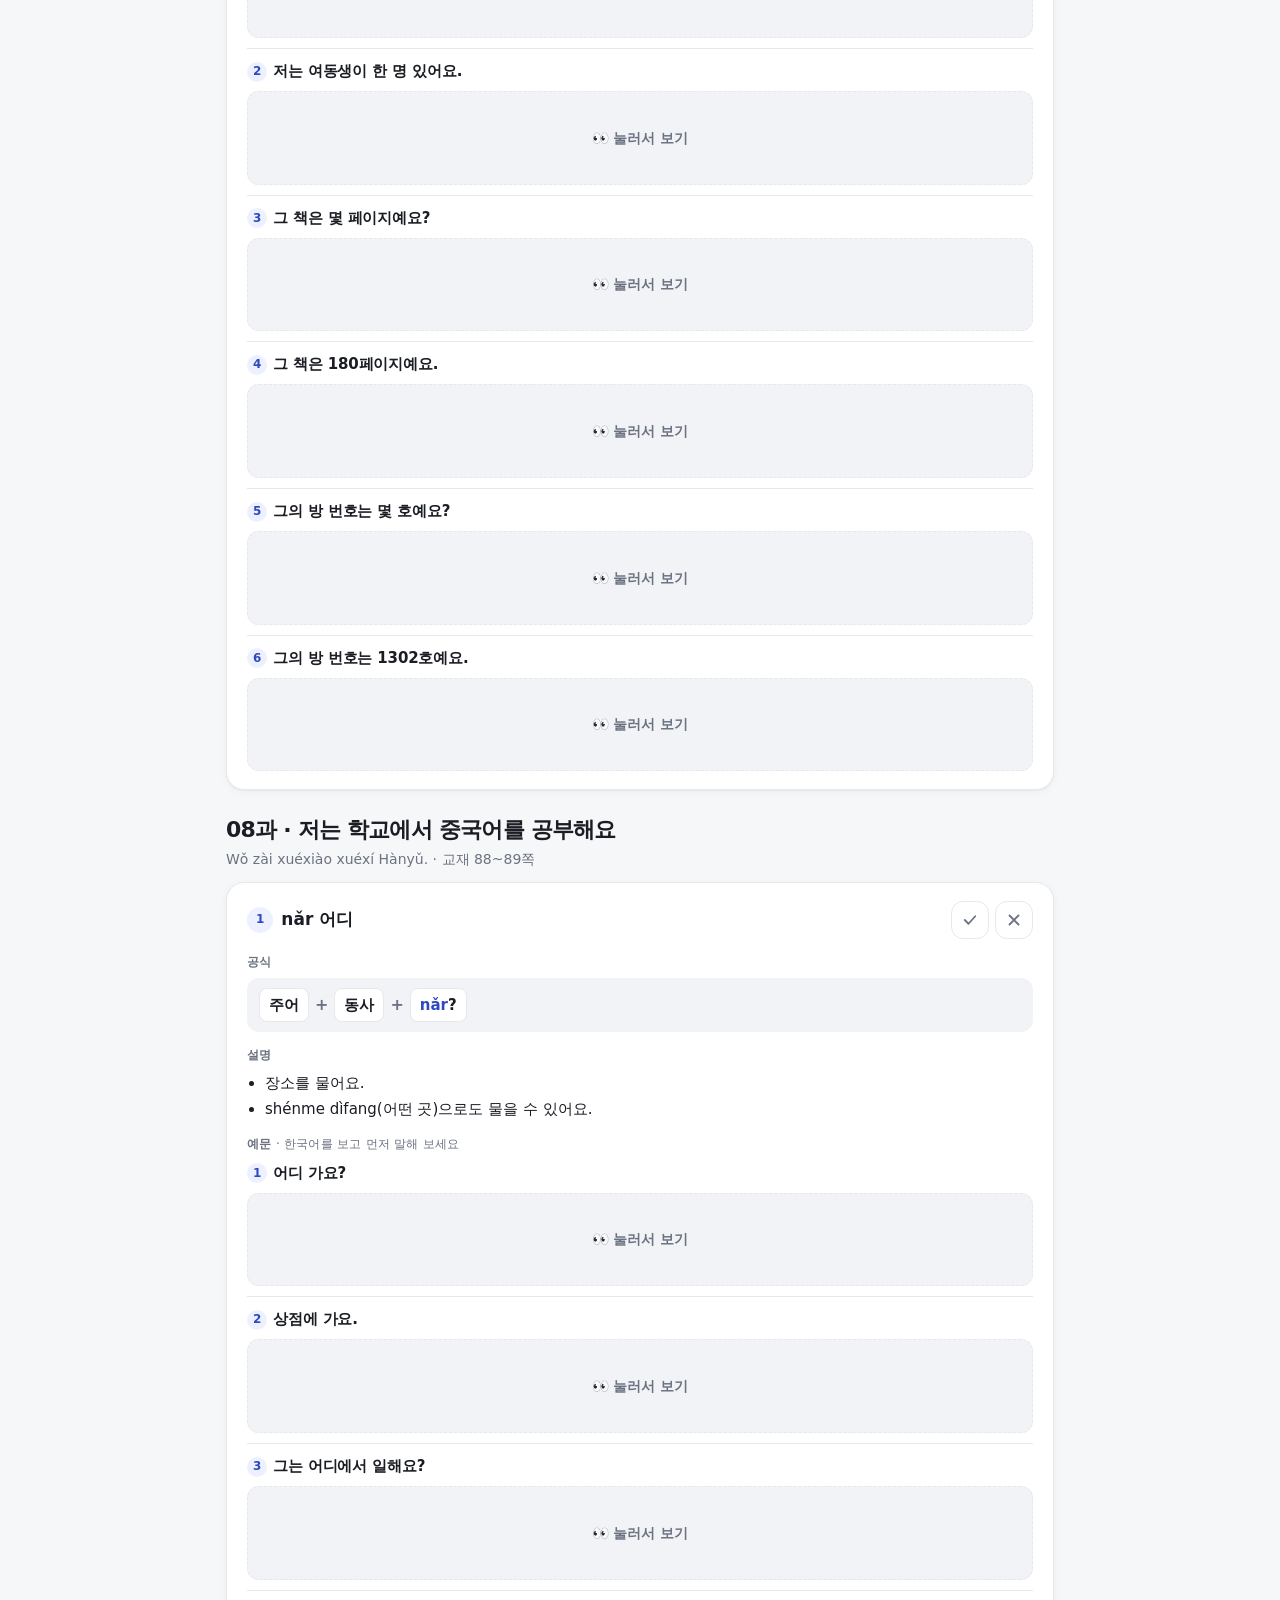
==== commit 1b26211c: "1·2부분·문법·단어장도 한국어 번역 줄을 중국어 줄과 1:1로 맞춤(한국어 문장마다 중국어도 쉼표 자리에서 줄 나눔), 휴대폰 화면 개선(소개 글 두 줄, 작은 버튼 키움) Co" ====
--- a/grammar/index.html
+++ b/grammar/index.html
@@ -85,7 +85,7 @@
 function summary(){ const s = T.load('tsc-summary', {}); s.gr = {done: prog.count(ALLP.map(p => p.id)), total: ALLP.length}; T.save('tsc-summary', s); }
 
 /* ===== 문법 카드 ===== */
-const exRow = e => '<div style="margin-top:10px"><p class="ko" style="margin:0;font-size:15px">' + (e.tsc ? '<span class="badge accent" style="margin-right:6px">TSC 활용</span>' : '') + esc(e.ko) + '</p>' + T.revealHTML(T.sayHTML(e)) + '</div>';
+const exRow = e => '<div style="margin-top:10px"><p class="ko" style="margin:0;font-size:15px">' + (e.tsc ? '<span class="badge accent" style="margin-right:6px">TSC 활용</span>' : '') + T.koHTML(e) + '</p>' + T.revealHTML(T.sayHTML(e)) + '</div>';
 /* 공식: ' / '는 줄 바꿈, ' + '는 칸으로 나누고 병음은 파란 글씨, ' · '는 목록 */
 const PYR = /([A-Za-zāáǎàēéěèīíǐìōóǒòūúǔùǚǜü'][A-Za-zāáǎàēéěèīíǐìōóǒòūúǔùǚǜü'…]*(?:\s+[a-zāáǎàēéěèīíǐìōóǒòūúǔùǚǜü'…]+)*)/g;
 const pyHi = t => esc(t).replace(PYR, '<b class="gk">$1</b>');
@@ -100,12 +100,12 @@
 const keysOf = f => [...new Set((f.match(/[a-zāáǎàēéěèīíǐìōóǒòūúǔùǚü']{2,}/gi) || []).map(x => x.toLowerCase()))];
 function pcard(p, n){
   const s = T.markState('gr', p.id);
-  return '<article class="card gcard' + (s ? ' ' + s : '') + '" data-id="' + p.id + '" data-keys="' + esc(keysOf(p.f).join(' ')) + '"><div class="card-head"><span class="badge">' + n + '</span><span class="label" style="color:var(--ink);font-size:17px;flex:1">' + esc(p.t) + ((p.d.match(/\(HSK ([^)]*)\)/) || [])[1] ? ' <span class="badge" style="font-size:11px;vertical-align:2px">HSK ' + esc(p.d.match(/\(HSK ([^)]*)\)/)[1]) + '</span>' : '') + '</span>' + T.markBtns('gr', p.id) + '</div>' +
+  return '<article class="card gcard' + (s ? ' ' + s : '') + '" data-id="' + p.id + '" data-keys="' + esc(keysOf(p.f).join(' ')) + '"><div class="card-head"><span class="badge">' + n + '</span><span class="label" style="color:var(--ink);font-size:17px;flex:1">' + esc(p.t) + ((p.d.match(/\(HSK ([^)]*)\)/) || [])[1] ? ' <span class="badge" style="font-size:12px;vertical-align:2px">HSK ' + esc(p.d.match(/\(HSK ([^)]*)\)/)[1]) + '</span>' : '') + '</span>' + T.markBtns('gr', p.id) + '</div>' +
     '<div class="gsec">공식</div><div class="gf">' + formulaHTML(p.f) + '</div>' +
     '<div class="gsec">설명</div>' + descHTML(p.d) +
     (p.tip ? tipHTML(p.tip) : '') +
     '<div class="gsec">예문 <span class="muted" style="font-weight:500">· 한국어를 보고 먼저 말해 보세요</span></div>' +
-    p.ex.map((e, i) => '<div class="gex"><p class="ko"><span class="gnum">' + (i + 1) + '</span>' + (e.tsc ? '<span class="badge accent" style="margin-right:6px">TSC 활용</span>' : '') + esc(e.ko) + '</p>' + T.revealHTML(T.sayHTML(e)) + '</div>').join('') +
+    p.ex.map((e, i) => '<div class="gex"><p class="ko"><span class="gnum">' + (i + 1) + '</span>' + (e.tsc ? '<span class="badge accent" style="margin-right:6px">TSC 활용</span>' : '') + T.koHTML(e) + '</p>' + T.revealHTML(T.sayHTML(e)) + '</div>').join('') +
     (p.fix ? '<p class="small muted" style="margin:12px 0 0">✏️ 사전 표기로 고침 — ' + esc(p.fix) + '</p>' : '') + '</article>';
 }
 /* 예문 속 공식 단어(핵심어)를 파란 바탕으로 */
@@ -163,7 +163,7 @@
     '<div class="chips">' + [['all', '전체'], ...G.memo.map(m => [m.id, m.part])].map(([id, n]) => '<button class="chip" type="button" data-memo="' + id + '" aria-pressed="' + (st.memo === id) + '">' + esc(n) + '</button>').join('') + '</div>';
   G.memo.filter(m => st.memo === 'all' || m.id === st.memo).forEach(m => {
     h += '<h2 style="margin-top:20px">' + esc(m.part) + ' <span class="small muted" style="font-weight:500">' + esc(m.desc) + '</span></h2>' +
-      m.rows.map(r => { const s = T.markState('grm', r.id); return '<div class="card' + (s ? ' ' + s : '') + '" data-id="' + r.id + '" style="padding:12px 14px;margin:8px 0"><div class="row" style="align-items:flex-start"><p class="ko" style="margin:0;flex:1">' + esc(r.ko) + '</p>' + T.markBtns('grm', r.id) + '</div>' + T.revealHTML(T.sayHTML(r)) + '</div>'; }).join('');
+      m.rows.map(r => { const s = T.markState('grm', r.id); return '<div class="card' + (s ? ' ' + s : '') + '" data-id="' + r.id + '" style="padding:12px 14px;margin:8px 0"><div class="row" style="align-items:flex-start"><p class="ko" style="margin:0;flex:1">' + T.koHTML(r) + '</p>' + T.markBtns('grm', r.id) + '</div>' + T.revealHTML(T.sayHTML(r)) + '</div>'; }).join('');
   });
   view.innerHTML = h;
 }
--- a/assets/app.css
+++ b/assets/app.css
@@ -118,6 +118,7 @@
 .reveal .cover{position:absolute;inset:0;display:flex;align-items:center;justify-content:center;gap:6px;border:1px dashed var(--line);border-radius:12px;background:var(--surface-2);color:var(--muted);font-weight:650;font-size:14px;width:100%}
 .reveal .cover:hover{color:var(--ink)}
 .reveal.open .cover{display:none}
+.reveal.open{cursor:pointer}
 .reveal:not(.open) .say{visibility:hidden}
 
 /* 성조선 */
@@ -135,7 +136,7 @@
 .tip{display:flex;gap:10px;background:var(--surface-2);border-left:3px solid var(--accent);border-radius:10px;padding:10px 14px;margin-top:10px;font-size:15px}
 .tip b{color:var(--accent);flex:none}
 details.more{margin-top:10px;border-top:1px dashed var(--line);padding-top:8px}
-details.more summary{cursor:pointer;font-weight:650;color:var(--muted);font-size:14px;list-style:none}
+details.more summary{cursor:pointer;font-weight:650;color:var(--muted);font-size:14px;list-style:none;padding:8px 0;margin:-8px 0 -4px}
 details.more summary::before{content:"▸ ";}
 details.more[open] summary::before{content:"▾ ";}
 
@@ -220,7 +221,7 @@
 .word[data-w]{cursor:pointer;position:relative}
 .word[data-w]:hover{border-color:var(--brand)}
 .word .marks{position:absolute;top:6px;right:6px}
-.word .mark{width:30px;height:30px;border-radius:9px}
+.word .mark{width:34px;height:34px;border-radius:9px}
 .word .mark svg{width:15px;height:15px}
 .word:has(.marks){padding-right:76px}
 @media (max-width:520px){.words:has(.marks){grid-template-columns:1fr}}
@@ -250,9 +251,9 @@
 .vrow .star{color:var(--accent);font-size:12px;margin-right:3px;vertical-align:2px}
 .vrow .vk{font-size:14px;font-weight:650;line-height:1.3;min-width:0}
 .vrow .vk small{display:block;font-size:12px;font-weight:500;color:var(--muted);margin-top:2px}
-.vexbtn{display:block;width:max-content;margin-top:3px;padding:1px 8px;border:1px solid var(--line);border-radius:999px;background:var(--surface);font-size:12px;font-weight:650;color:var(--brand-text)}
+.vexbtn{display:block;width:max-content;margin-top:4px;padding:5px 10px;border:1px solid var(--line);border-radius:999px;background:var(--surface);font-size:12px;font-weight:650;color:var(--brand-text)}
 .vexbtn[aria-expanded="true"]{background:var(--brand-soft);border-color:transparent}
-.vrow .mark{width:32px;height:32px;border-radius:9px}
+.vrow .mark{width:34px;height:34px;border-radius:9px}
 .vrow .mark svg{width:15px;height:15px}
 .vrow .marks{gap:4px}
 .vex{grid-column:1/-1;padding:2px 0 4px}
@@ -261,3 +262,13 @@
 
 /* 문장별 줄 바꿈 (한 답변 안의 여러 문장) */
 .say+.say{margin-top:12px}
+
+/* 휴대폰: 맨 위 소개는 짧게(두 줄), 누르면 펼침 — 학습 내용이 첫 화면에 더 많이 보이게 */
+@media (max-width:640px){
+  .hero{padding:14px 0 2px}
+  .hero h1{font-size:26px;margin:.15em 0 .25em}
+  .hero p{font-size:14px;line-height:1.5;display:-webkit-box;-webkit-line-clamp:2;-webkit-box-orient:vertical;overflow:hidden;cursor:pointer}
+  .hero.open p{display:block}
+  .tabs:not(.bottom){margin-top:12px}
+  input[type=checkbox],input[type=radio]{width:20px;height:20px;accent-color:var(--brand)}
+}
